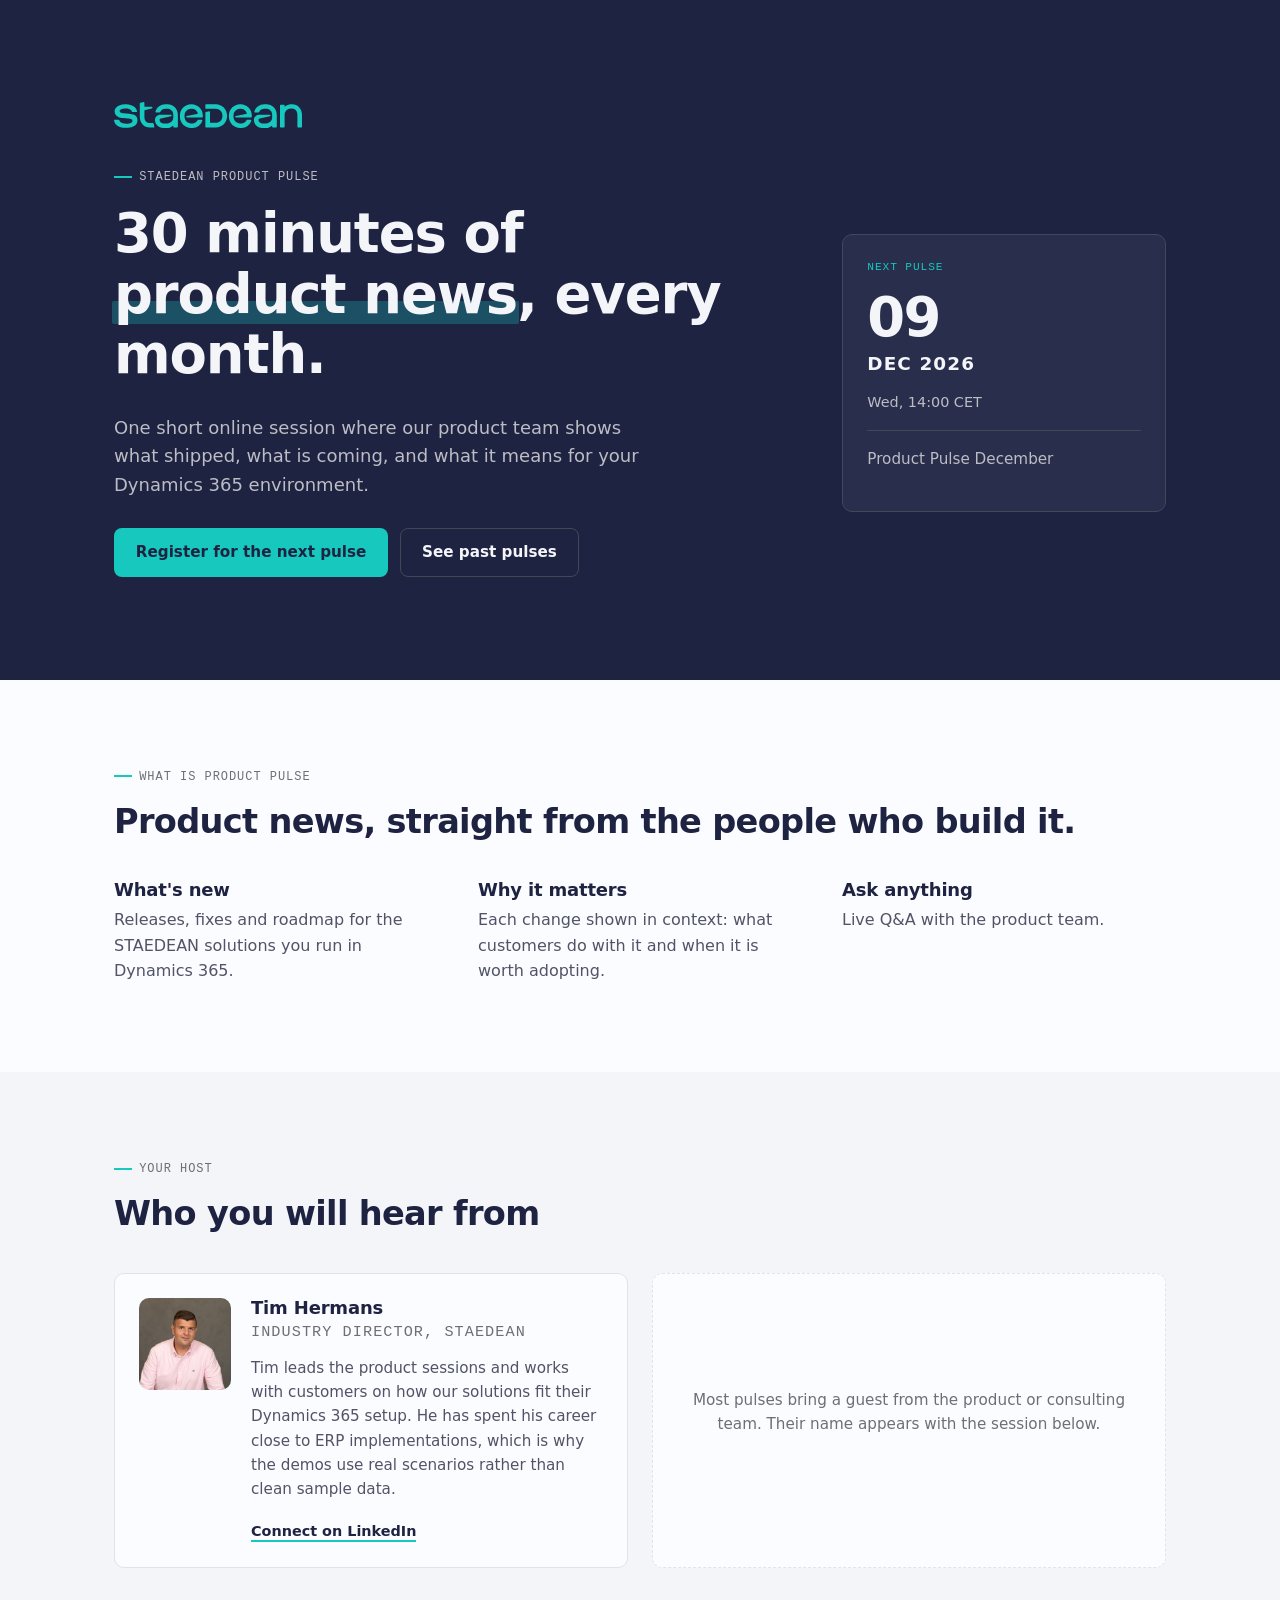
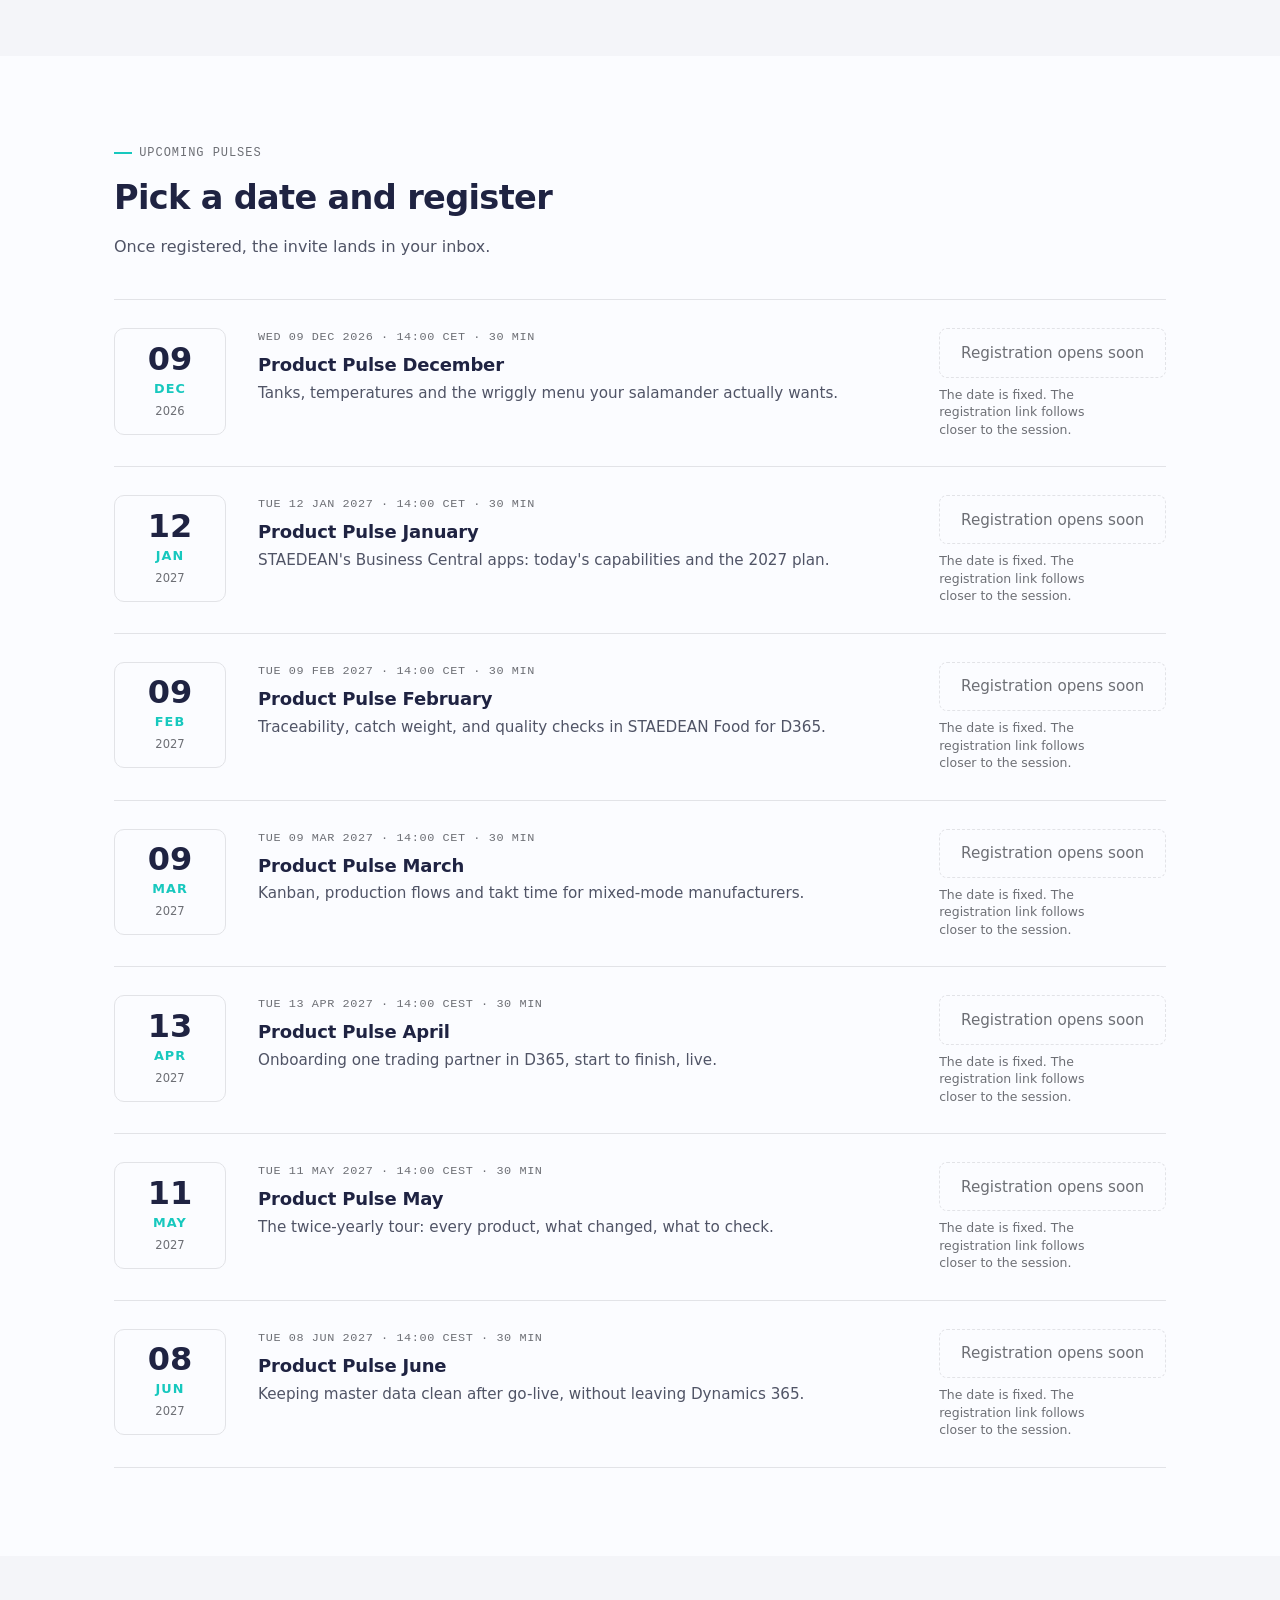
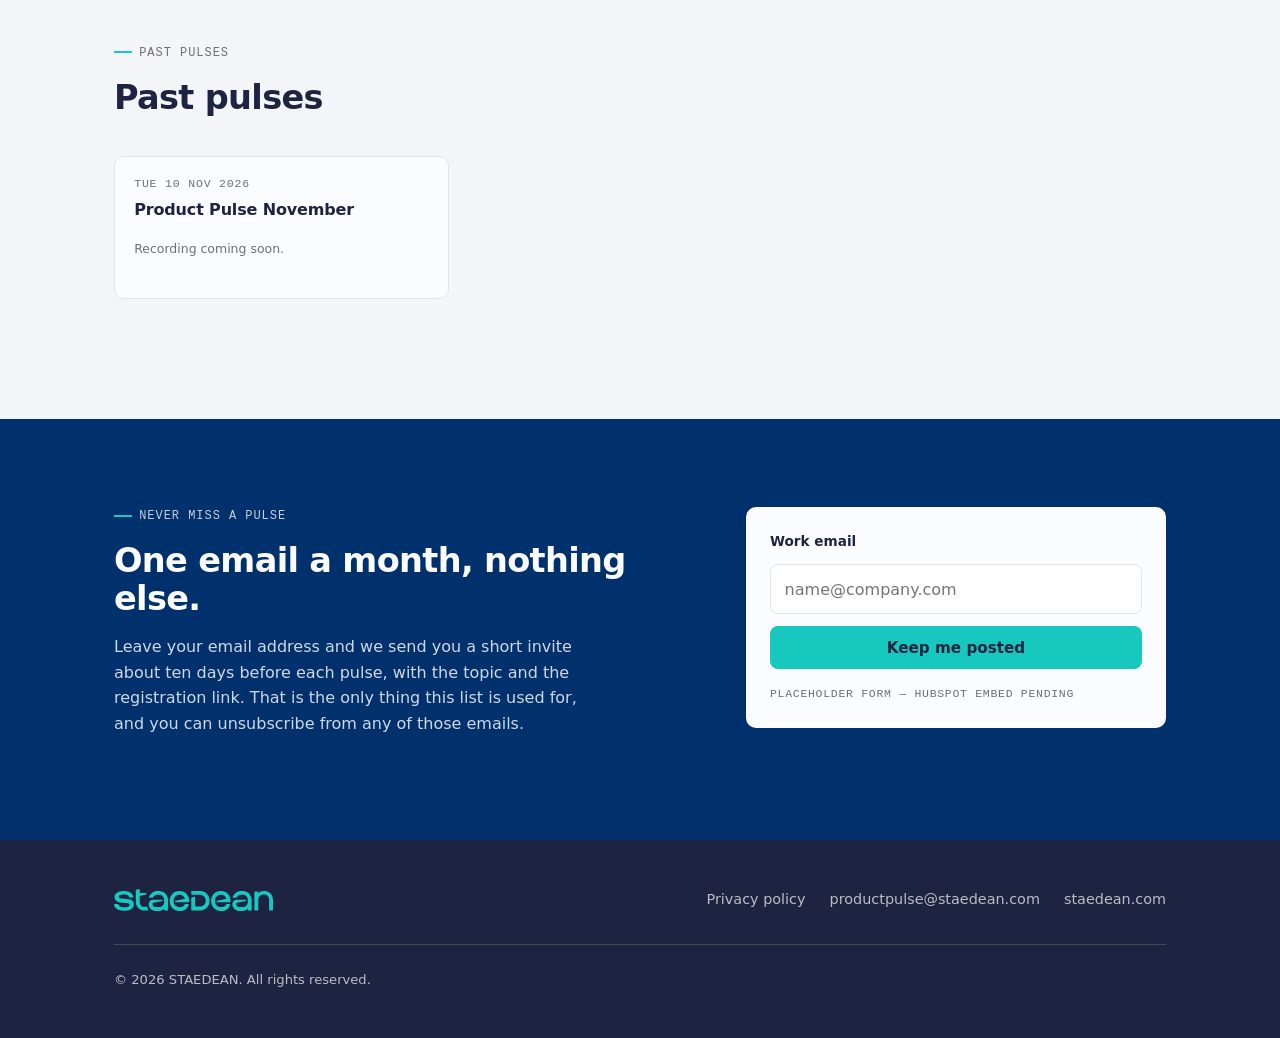
==== site/index.html @ 2b215a2e "Brand logo from brand book, Tim photo and role, Product Pulse <Month> titles, November registration " ====
<!DOCTYPE html>
<html lang="en" data-theme="staedean">
<head>
<meta charset="utf-8">
<meta name="viewport" content="width=device-width, initial-scale=1">
<title>STAEDEAN Product Pulse — 30 minutes of product news, every month</title>
<meta name="description" content="STAEDEAN Product Pulse is a free 30-minute online session with product news for Dynamics 365 Finance &amp; Supply Chain Management and Business Central. Register for the next pulse.">

<!-- Open Graph / social -->
<meta property="og:type" content="website">
<meta property="og:site_name" content="STAEDEAN">
<meta property="og:title" content="STAEDEAN Product Pulse">
<meta property="og:description" content="30 minutes of product news, every month. Free and online.">
<meta property="og:url" content="https://pulse.staedean.com/">
<meta property="og:image" content="https://pulse.staedean.com/assets/logo-staedean.svg">
<meta property="og:locale" content="en_GB">
<meta name="twitter:card" content="summary_large_image">
<meta name="twitter:title" content="STAEDEAN Product Pulse">
<meta name="twitter:description" content="30 minutes of product news, every month. Free and online.">

<link rel="icon" href="./assets/favicon.svg" type="image/svg+xml">
<link rel="canonical" href="https://pulse.staedean.com/">

<!--
  GitHub Pages cannot set custom HTTP response headers, so the Content-Security-Policy
  that used to live in the previous hosting platform's config file is carried
  here as a meta tag instead. Directives are unchanged EXCEPT `frame-ancestors`, which
  is dropped because it has no effect in a <meta> CSP (it is only honored as an HTTP
  response header) - see docs/03-hosting-and-monthly-ops.md for the clickjacking
  implication and mitigation notes. If a new third-party host is ever needed
  (script/style/img/connect/frame), update this tag, not a config file.
-->
<meta http-equiv="Content-Security-Policy" content="default-src 'self'; script-src 'self' 'unsafe-inline' https://*.hubspot.com https://*.hs-scripts.com https://*.hsforms.net https://*.hs-analytics.net https://*.hsadspixel.net https://*.hscollectedforms.net https://*.usemessages.com https://*.hs-banner.com https://www.googletagmanager.com https://*.google-analytics.com https://snap.licdn.com https://*.licdn.com; style-src 'self' 'unsafe-inline' https://fonts.googleapis.com; font-src 'self' https://fonts.gstatic.com; img-src 'self' data: https://img.youtube.com https://i.ytimg.com https://*.hubspot.com https://*.hsforms.com https://*.hubspotusercontent.com https://*.google-analytics.com https://*.googletagmanager.com https://*.google.com https://*.doubleclick.net https://px.ads.linkedin.com https://*.licdn.com; connect-src 'self' https://*.hubspot.com https://*.hubapi.com https://*.hsforms.com https://*.hscollectedforms.net https://*.hs-banner.com https://*.google-analytics.com https://*.googletagmanager.com https://*.google.com https://*.doubleclick.net https://px.ads.linkedin.com; frame-src https://td.doubleclick.net https://www.googletagmanager.com https://www.youtube.com https://www.youtube-nocookie.com https://*.hubspot.com https://*.hsforms.com; base-uri 'self'; form-action 'self' https://*.hsforms.com">

<link rel="preconnect" href="https://fonts.googleapis.com">
<link rel="preconnect" href="https://fonts.gstatic.com" crossorigin>
<link href="https://fonts.googleapis.com/css2?family=Manrope:wght@400;500;600;700;800&family=JetBrains+Mono:wght@400;500&display=swap" rel="stylesheet">

<style>
/* ------------------------------------------------------------------
   STAEDEAN theme tokens — light drop (default)
   Source: .agents/skills/hallmark/references/themes/staedean.md
   ------------------------------------------------------------------ */
:root {
  --color-paper:      oklch(99.0% 0.004 276);
  --color-paper-2:    oklch(97.0% 0.006 276);
  --color-paper-band: oklch(32.3% 0.114 257);   /* Sapphire Blue #00316c */

  --color-ink:        oklch(26.9% 0.058 276);   /* Galaxy Black #1f2342 */
  --color-ink-2:      oklch(45.0% 0.030 276);

  --color-rule:       oklch(91.6% 0.006 276);
  --color-rule-2:     oklch(94.5% 0.005 276);
  --color-muted:      oklch(54.1% 0.010 276);
  --color-neutral:    oklch(70.0% 0.008 276);

  --color-accent:     oklch(75.2% 0.128 188);   /* Miami Teal #17c8be */
  --color-accent-2:   oklch(78.0% 0.154 58);
  --color-accent-ink: oklch(26.9% 0.058 276);

  --color-alert:      oklch(67.9% 0.197 27);
  --color-focus:      oklch(70.0% 0.180 188);

  --font-display: "Gilroy", "Manrope", system-ui, sans-serif;
  --font-body:    "Aptos", system-ui, "Segoe UI", "Inter", sans-serif;
  --font-mono:    "JetBrains Mono", ui-monospace, "Cascadia Code", monospace;

  --ease-out: cubic-bezier(0.16, 1, 0.3, 1);
  --dur-fast: 160ms; --dur-base: 240ms; --dur-slow: 360ms;
  --radius-card: 10px; --radius-input: 8px; --radius-pill: 999px;

  /* Full-bleed Galaxy band (hero + footer) — dark in both drops */
  --band-bg:    oklch(26.9% 0.058 276);
  --band-bg-2:  oklch(31.0% 0.055 276);
  --band-ink:   oklch(97.0% 0.006 276);
  --band-ink-2: oklch(80.0% 0.010 276);
  --band-rule:  oklch(40.0% 0.030 276);

  --shell: 1100px;
}

/* Galaxy drop — dark mode */
@media (prefers-color-scheme: dark) {
  :root {
    --color-paper:      oklch(26.9% 0.058 276);
    --color-paper-2:    oklch(31.0% 0.055 276);
    --color-paper-band: oklch(32.3% 0.114 257);

    --color-ink:        oklch(97.0% 0.006 276);
    --color-ink-2:      oklch(80.0% 0.010 276);

    --color-rule:       oklch(40.0% 0.030 276);
    --color-rule-2:     oklch(35.0% 0.040 276);
    --color-muted:      oklch(70.0% 0.012 276);
    --color-neutral:    oklch(55.0% 0.020 276);

    --color-accent:     oklch(75.2% 0.128 188);
    --color-accent-2:   oklch(78.0% 0.154 58);
    --color-accent-ink: oklch(26.9% 0.058 276);

    --color-alert:      oklch(67.9% 0.197 27);
    --color-focus:      oklch(78.0% 0.180 188);

    --band-bg:    oklch(22.5% 0.055 276);
    --band-bg-2:  oklch(27.5% 0.055 276);
    --band-ink:   oklch(97.0% 0.006 276);
    --band-ink-2: oklch(80.0% 0.010 276);
    --band-rule:  oklch(38.0% 0.030 276);
  }
}

/* ---------------- base ---------------- */
*, *::before, *::after { box-sizing: border-box; }
html, body { overflow-x: clip; }
html { scroll-behavior: smooth; scroll-padding-top: 2rem; }
@media (prefers-reduced-motion: reduce) { html { scroll-behavior: auto; } }

body {
  margin: 0;
  background: var(--color-paper);
  color: var(--color-ink-2);
  font-family: var(--font-body);
  font-weight: 400;
  font-size: 1rem;
  line-height: 1.6;
  -webkit-font-smoothing: antialiased;
}

h1, h2, h3, .display {
  font-family: var(--font-display);
  color: var(--color-ink);
  letter-spacing: -0.02em;
  line-height: 1.12;
  margin: 0 0 0.5em;
  font-weight: 700;
}
h1 { font-size: clamp(2.1rem, 5.2vw, 3.4rem); font-weight: 800; }
h2 { font-size: clamp(1.5rem, 3vw, 2.1rem); }
h3 { font-size: 1.125rem; letter-spacing: -0.01em; }
p  { margin: 0 0 1rem; }
a  { color: inherit; }

.shell { max-width: var(--shell); margin-inline: auto; padding-inline: 1.5rem; }
section { padding-block: clamp(3rem, 7vw, 5.5rem); }

.eyebrow {
  font-family: var(--font-mono);
  text-transform: uppercase;
  letter-spacing: 0.08em;
  font-size: 0.75rem;
  color: var(--color-muted);
  margin: 0 0 1rem;
  display: block;
}
.eyebrow::before {
  content: ""; display: inline-block; width: 1.5em; height: 2px;
  margin-right: 0.6em; vertical-align: middle; background: var(--color-accent);
}

.h-mark { position: relative; white-space: nowrap; z-index: 0; }
.h-mark::after {
  content: ""; position: absolute; left: -0.04em; right: -0.04em;
  bottom: 0.02em; height: 0.44em;
  background: var(--color-accent); opacity: 0.28;
  border-radius: 2px; z-index: -1;
}

:focus-visible { outline: 2px solid var(--color-focus); outline-offset: 2px; border-radius: 3px; }

.skip-link {
  position: absolute; left: -9999px; top: 0; z-index: 99;
  background: var(--color-accent); color: var(--color-accent-ink);
  padding: 0.7rem 1.1rem; border-radius: 0 0 var(--radius-input) 0; font-weight: 600;
}
.skip-link:focus { left: 0; }

.visually-hidden {
  position: absolute; width: 1px; height: 1px; overflow: hidden;
  clip: rect(0 0 0 0); clip-path: inset(50%); white-space: nowrap;
}

/* ---------------- buttons ---------------- */
.btn {
  display: inline-flex; align-items: center; justify-content: center; gap: 0.5rem;
  font-family: var(--font-body); font-size: 0.95rem; font-weight: 600;
  padding: 0.72rem 1.3rem; border-radius: var(--radius-input);
  border: 1px solid transparent; text-decoration: none; cursor: pointer;
  transition: background var(--dur-fast) var(--ease-out),
              border-color var(--dur-fast) var(--ease-out),
              color var(--dur-fast) var(--ease-out);
  white-space: nowrap;
}
.btn[hidden], section[hidden] { display: none; }
.btn--primary { background: var(--color-accent); color: var(--color-accent-ink); }
.btn--primary:hover { background: oklch(70% 0.128 188); }

.btn--ghost { background: transparent; color: var(--color-ink); border-color: var(--color-rule); }
.btn--ghost:hover { border-color: var(--color-accent); }

.on-band .btn--ghost { color: var(--band-ink); border-color: var(--band-rule); }
.on-band .btn--ghost:hover { border-color: var(--color-accent); }

.btn[aria-disabled="true"],
.btn:disabled {
  background: transparent; color: var(--color-muted);
  border: 1px dashed var(--color-rule); cursor: not-allowed; font-weight: 500;
}

/* ---------------- bands ---------------- */
.band-galaxy { background: var(--band-bg); color: var(--band-ink-2); }
.band-galaxy h1, .band-galaxy h2, .band-galaxy h3 { color: var(--band-ink); }
.band-galaxy .eyebrow { color: var(--band-ink-2); }

.band-sapphire { background: var(--color-paper-band); color: oklch(88% 0.02 257); }
.band-sapphire h2 { color: oklch(99% 0.004 276); }
.band-sapphire .eyebrow { color: oklch(85% 0.02 257); }

.band-paper-2 { background: var(--color-paper-2); }

/* ---------------- hero ---------------- */
.hero { padding-block: clamp(3.5rem, 8vw, 6.5rem); }
.hero__grid {
  display: grid; gap: clamp(2rem, 5vw, 3.5rem);
  grid-template-columns: 1fr;
  align-items: start;
}
@media (min-width: 860px) {
  .hero__grid { grid-template-columns: minmax(0, 1.35fr) minmax(280px, 0.65fr); align-items: center; }
}
.hero__sub { font-size: 1.125rem; max-width: 46ch; color: var(--band-ink-2); }
.hero__actions { display: flex; flex-wrap: wrap; gap: 0.75rem; margin-top: 1.75rem; }
.hero__brand { margin-bottom: 2.5rem; }
.hero__brand img { height: 26px; width: auto; display: block; }

/* date tile */
.tile {
  border: 1px solid var(--band-rule); border-radius: var(--radius-card);
  background: var(--band-bg-2); padding: 1.5rem; text-align: left;
}
.tile__label {
  font-family: var(--font-mono); text-transform: uppercase; letter-spacing: 0.08em;
  font-size: 0.7rem; color: var(--color-accent); margin: 0 0 0.9rem;
}
.tile__day {
  font-family: var(--font-display); font-weight: 800; font-size: 3.4rem; line-height: 1;
  color: var(--band-ink); font-variant-numeric: tabular-nums; letter-spacing: -0.03em;
}
.tile__month {
  font-family: var(--font-display); font-weight: 700; font-size: 1.15rem;
  text-transform: uppercase; letter-spacing: 0.06em; color: var(--band-ink); margin-top: 0.25rem;
}
.tile__time { font-size: 0.9rem; color: var(--band-ink-2); margin-top: 0.75rem; }
.tile__title {
  font-size: 0.95rem; color: var(--band-ink-2); margin-top: 1rem;
  padding-top: 1rem; border-top: 1px solid var(--band-rule);
}

/* ---------------- value props ---------------- */
.cols {
  display: grid; gap: 2rem; grid-template-columns: 1fr; margin-top: 2.5rem;
}
@media (min-width: 760px) { .cols { grid-template-columns: repeat(3, 1fr); gap: 2.5rem; } }
.cols h3 { margin-bottom: 0.4rem; }
.cols p { margin: 0; color: var(--color-ink-2); }
.note-line {
  margin-top: 2.5rem; padding-top: 1.25rem; border-top: 1px solid var(--color-rule);
  font-family: var(--font-mono); font-size: 0.8rem; letter-spacing: 0.04em;
  text-transform: uppercase; color: var(--color-muted);
}

/* ---------------- speaker ---------------- */
.speakers { display: grid; gap: 1.5rem; grid-template-columns: 1fr; margin-top: 2.5rem; }
@media (min-width: 760px) { .speakers { grid-template-columns: repeat(2, 1fr); } }
.speaker {
  display: flex; gap: 1.25rem; align-items: flex-start;
  border: 1px solid var(--color-rule); border-radius: var(--radius-card);
  padding: 1.5rem; background: var(--color-paper);
  transition: border-color var(--dur-base) var(--ease-out);
}
.speaker:hover { border-color: var(--color-accent); }
.speaker img {
  width: 92px; height: 92px; border-radius: var(--radius-card);
  object-fit: cover; flex: none; background: var(--color-paper-2);
}
.speaker h3 { margin-bottom: 0.15rem; }
.speaker__role {
  font-family: var(--font-mono); font-size: 0.72rem; text-transform: uppercase;
  letter-spacing: 0.07em; color: var(--color-muted); margin: 0 0 0.7rem;
}
.speaker p { font-size: 0.95rem; }
.link-accent {
  color: var(--color-ink); text-decoration: none; font-weight: 600; font-size: 0.9rem;
  border-bottom: 2px solid var(--color-accent); padding-bottom: 1px;
}
.link-accent:hover { color: var(--color-ink); border-bottom-color: var(--color-ink); }
.speaker--empty { align-items: center; justify-content: center; border-style: dashed; color: var(--color-muted); text-align: center; }

/* ---------------- upcoming list ---------------- */
.sessions { list-style: none; margin: 2.5rem 0 0; padding: 0; border-top: 1px solid var(--color-rule); }
.session {
  display: grid; gap: 1.25rem; padding: 1.75rem 0;
  border-bottom: 1px solid var(--color-rule);
  grid-template-columns: 1fr;
  scroll-margin-top: 2rem;
}
@media (min-width: 760px) {
  .session { grid-template-columns: 112px minmax(0, 1fr) auto; align-items: start; gap: 2rem; }
}
.session:target { background: var(--color-paper-2); }
.session__date {
  border: 1px solid var(--color-rule); border-radius: var(--radius-card);
  padding: 0.85rem 0.5rem; text-align: center; width: 112px; background: var(--color-paper);
}
.session__day {
  font-family: var(--font-display); font-weight: 800; font-size: 2rem; line-height: 1;
  color: var(--color-ink); font-variant-numeric: tabular-nums;
}
.session__mon {
  font-family: var(--font-display); font-weight: 700; font-size: 0.8rem;
  text-transform: uppercase; letter-spacing: 0.08em; color: var(--color-accent); margin-top: 0.25rem;
}
.session__yr { font-size: 0.72rem; color: var(--color-muted); margin-top: 0.15rem; font-variant-numeric: tabular-nums; }
.session__title { margin-bottom: 0.35rem; }
.session__meta {
  font-family: var(--font-mono); font-size: 0.74rem; letter-spacing: 0.05em;
  text-transform: uppercase; color: var(--color-muted); margin: 0 0 0.5rem;
}
.session__teaser { margin: 0; font-size: 0.95rem; max-width: 62ch; }
.session__action { display: flex; flex-direction: column; gap: 0.5rem; align-items: flex-start; }
.session__hint { font-size: 0.78rem; color: var(--color-muted); max-width: 20ch; line-height: 1.4; }
.session--cancelled .session__title { text-decoration: line-through; }
.badge-cancelled {
  display: inline-block; font-family: var(--font-mono); font-size: 0.68rem;
  text-transform: uppercase; letter-spacing: 0.08em; color: var(--color-alert);
  border: 1px solid var(--color-alert); border-radius: var(--radius-pill); padding: 0.15rem 0.6rem;
}

/* ---------------- past grid ---------------- */
.past-grid {
  display: grid; gap: 1.5rem; grid-template-columns: 1fr; margin-top: 2.5rem; padding: 0; list-style: none;
}
@media (min-width: 620px) { .past-grid { grid-template-columns: repeat(2, 1fr); } }
@media (min-width: 900px) { .past-grid { grid-template-columns: repeat(3, 1fr); } }
.past-card {
  border: 1px solid var(--color-rule); border-radius: var(--radius-card);
  overflow: hidden; display: flex; flex-direction: column; background: var(--color-paper);
  transition: border-color var(--dur-base) var(--ease-out);
}
.past-card:hover { border-color: var(--color-accent); }
.past-card__thumb {
  display: block; width: 100%; aspect-ratio: 16 / 9; object-fit: cover;
  background: var(--color-paper-2); border-bottom: 1px solid var(--color-rule);
}
.past-card__body { padding: 1.1rem 1.2rem 1.3rem; display: flex; flex-direction: column; gap: 0.5rem; flex: 1; }
.past-card__date {
  font-family: var(--font-mono); font-size: 0.72rem; text-transform: uppercase;
  letter-spacing: 0.07em; color: var(--color-muted); margin: 0;
}
.past-card h3 { font-size: 1rem; margin: 0; }
.past-card__link { margin-top: auto; padding-top: 0.5rem; }

.show-all { margin-top: 2rem; }

/* ---------------- subscribe band ---------------- */
.subscribe__grid { display: grid; gap: 2.5rem; grid-template-columns: 1fr; align-items: start; }
@media (min-width: 860px) { .subscribe__grid { grid-template-columns: minmax(0, 1fr) minmax(300px, 420px); } }
.subscribe p { max-width: 48ch; }
.form-slot {
  background: oklch(99% 0.004 276); color: oklch(26.9% 0.058 276);
  border-radius: var(--radius-card); padding: 1.5rem;
}
.form-slot__note {
  font-family: var(--font-mono); font-size: 0.72rem; text-transform: uppercase;
  letter-spacing: 0.06em; color: oklch(54.1% 0.010 276); margin: 1rem 0 0;
}
.form-fallback { display: grid; gap: 0.75rem; }
.form-fallback label { font-size: 0.85rem; font-weight: 600; }
.form-fallback input {
  font: inherit; padding: 0.7rem 0.85rem; border-radius: var(--radius-input);
  border: 1px solid oklch(91.6% 0.006 276); background: #fff; color: inherit; width: 100%;
}

/* ---------------- footer ---------------- */
.footer { padding-block: 3rem; }
.footer__grid {
  display: flex; flex-wrap: wrap; gap: 1.5rem 2.5rem;
  align-items: center; justify-content: space-between;
}
.footer img { height: 22px; width: auto; display: block; }
.footer nav { display: flex; flex-wrap: wrap; gap: 1.5rem; font-size: 0.9rem; }
.footer a { color: var(--band-ink-2); text-decoration: none; border-bottom: 1px solid transparent; }
.footer a:hover { color: var(--band-ink); border-bottom-color: var(--color-accent); }
.footer__fine {
  margin-top: 2rem; padding-top: 1.5rem; border-top: 1px solid var(--band-rule);
  font-size: 0.82rem; color: var(--band-ink-2);
  display: flex; flex-wrap: wrap; gap: 0.5rem 2rem; justify-content: space-between;
}

/* ---------------- states ---------------- */
.state {
  border: 1px dashed var(--color-rule); border-radius: var(--radius-card);
  padding: 1.5rem; color: var(--color-muted); font-size: 0.95rem; margin-top: 2.5rem;
}
.state--error { border-style: solid; border-color: var(--color-alert); color: var(--color-ink-2); }
.state--error strong { color: var(--color-alert); }

/* ---------------- motion ---------------- */
.reveal { opacity: 0; transform: translateY(10px);
          transition: opacity .5s var(--ease-out), transform .5s var(--ease-out); }
.reveal.is-in { opacity: 1; transform: none; }
@media (prefers-reduced-motion: reduce) {
  .reveal { opacity: 1; transform: none; transition: none; }
  .btn, .speaker, .past-card { transition: none; }
}
@media print { .btn { border: 1px solid #999; } }
</style>
</head>
<body>

<a class="skip-link" href="#main">Skip to content</a>

<!-- =========================== HERO =========================== -->
<header class="band-galaxy on-band hero">
  <div class="shell">
    <div class="hero__brand">
      <img src="./assets/logo-staedean.svg" alt="STAEDEAN" width="463" height="64">
    </div>
    <div class="hero__grid">
      <div>
        <span class="eyebrow">STAEDEAN Product Pulse</span>
        <h1>30 minutes of <span class="h-mark">product news</span>, every month.</h1>
        <p class="hero__sub">One short online session where our product team shows what shipped, what is coming, and what it means for your Dynamics 365 environment.</p>
        <div class="hero__actions">
          <a class="btn btn--primary" id="hero-cta" href="#upcoming">Register for the next pulse</a>
          <a class="btn btn--ghost" id="hero-secondary-cta" href="#past">See past pulses</a>
        </div>
      </div>
      <aside class="tile" id="hero-tile" aria-labelledby="hero-tile-label">
        <p class="tile__label" id="hero-tile-label">Next pulse</p>
        <div id="hero-tile-body">
          <p class="tile__time">Loading the schedule…</p>
        </div>
      </aside>
    </div>
  </div>
</header>

<main id="main">

  <!-- ==================== WHAT IS PRODUCT PULSE ==================== -->
  <section id="what" aria-labelledby="what-h">
    <div class="shell reveal">
      <span class="eyebrow">What is Product Pulse</span>
      <h2 id="what-h">Product news, straight from the people who build it.</h2>
      <div class="cols">
        <div>
          <h3>What's new</h3>
          <p>Releases, fixes and roadmap for the STAEDEAN solutions you run in Dynamics 365.</p>
        </div>
        <div>
          <h3>Why it matters</h3>
          <p>Each change shown in context: what customers do with it and when it is worth adopting.</p>
        </div>
        <div>
          <h3>Ask anything</h3>
          <p>Live Q&amp;A with the product team.</p>
        </div>
      </div>
    </div>
  </section>

  <!-- ==================== SPEAKER ==================== -->
  <section id="speaker" class="band-paper-2" aria-labelledby="speaker-h">
    <div class="shell reveal">
      <span class="eyebrow">Your host</span>
      <h2 id="speaker-h">Who you will hear from</h2>
      <div class="speakers">
        <article class="speaker">
          <img src="./assets/tim-hermans.jpg" alt="Tim Hermans" width="600" height="600" loading="lazy">
          <div>
            <h3>Tim Hermans</h3>
            <p class="speaker__role">Industry Director, STAEDEAN</p>
            <p>Tim leads the product sessions and works with customers on how our solutions fit their Dynamics 365 setup. He has spent his career close to ERP implementations, which is why the demos use real scenarios rather than clean sample data.</p>
            <a class="link-accent" href="https://www.linkedin.com/company/staedean/" rel="noopener">Connect on LinkedIn</a>
          </div>
        </article>
        <article class="speaker speaker--empty">
          <p>Most pulses bring a guest from the product or consulting team. Their name appears with the session below.</p>
        </article>
      </div>
    </div>
  </section>

  <!-- ==================== UPCOMING ==================== -->
  <section id="upcoming" aria-labelledby="upcoming-h">
    <div class="shell reveal">
      <span class="eyebrow">Upcoming pulses</span>
      <h2 id="upcoming-h">Pick a date and register</h2>
      <p>Once registered, the invite lands in your inbox.</p>
      <ul class="sessions" id="upcoming-list" aria-live="polite"></ul>
      <div id="upcoming-state"></div>
    </div>
  </section>

  <!-- ==================== PAST ==================== -->
  <section id="past" class="band-paper-2" aria-labelledby="past-h">
    <div class="shell reveal">
      <span class="eyebrow">Past pulses</span>
      <h2 id="past-h">Past pulses</h2>
      <ul class="past-grid" id="past-list" aria-live="polite"></ul>
      <div id="past-state"></div>
      <div class="show-all">
        <button class="btn btn--ghost" id="show-all-past" hidden type="button">Show all past pulses</button>
      </div>
    </div>
  </section>

  <!-- ==================== SUBSCRIBE ==================== -->
  <section id="subscribe" class="band-sapphire subscribe" aria-labelledby="subscribe-h">
    <div class="shell reveal">
      <div class="subscribe__grid">
        <div>
          <span class="eyebrow">Never miss a pulse</span>
          <h2 id="subscribe-h">One email a month, nothing else.</h2>
          <p>Leave your email address and we send you a short invite about ten days before each pulse, with the topic and the registration link. That is the only thing this list is used for, and you can unsubscribe from any of those emails.</p>
        </div>
        <div class="form-slot">
          <!--
            TODO (marketing / HubSpot admin): replace the fallback markup below with the
            real HubSpot form embed.

              1. In HubSpot, create the form "Product Pulse subscribe" (email field only)
                 and set it to subscribe the contact to the "Product Pulse" subscription type.
              2. Copy the form GUID and paste it into formId below.
              3. Delete the <form class="form-fallback"> block and uncomment the script block.

            portalId : 2697631   (STAEDEAN, NA region)
            region   : na1
            formId   : REPLACE-WITH-FORM-GUID
          -->
          <div id="hubspot-form-target">
            <form class="form-fallback" id="subscribe-fallback" novalidate>
              <label for="subscribe-email">Work email</label>
              <input type="email" id="subscribe-email" name="email" autocomplete="email"
                     placeholder="name@company.com" required>
              <button class="btn btn--primary" type="submit">Keep me posted</button>
            </form>
          </div>
          <p class="form-slot__note">Placeholder form &mdash; HubSpot embed pending</p>

          <!-- HubSpot form embed (enable once the form GUID is known):
          <script src="https://js.hsforms.net/forms/embed/v2.js"></script>
          <script>
            hbspt.forms.create({
              region: "na1",
              portalId: "2697631",
              formId: "REPLACE-WITH-FORM-GUID",
              target: "#hubspot-form-target"
            });
          </script>
          -->
        </div>
      </div>
    </div>
  </section>

</main>

<!-- =========================== FOOTER =========================== -->
<footer class="band-galaxy on-band footer">
  <div class="shell">
    <div class="footer__grid">
      <img src="./assets/logo-staedean.svg" alt="STAEDEAN" width="463" height="64">
      <nav aria-label="Footer">
        <a href="https://www.staedean.com/privacy-policy" rel="noopener">Privacy policy</a>
        <a href="mailto:productpulse@staedean.com">productpulse@staedean.com</a>
        <a href="https://www.staedean.com" rel="noopener">staedean.com</a>
      </nav>
    </div>
    <div class="footer__fine">
      <span>&copy; <span id="year">2026</span> STAEDEAN. All rights reserved.</span>
    </div>
  </div>
</footer>

<script>
(function () {
  "use strict";

  var TZ = "Europe/Amsterdam";
  var UTM = "utm_source=landing&utm_medium=web&utm_campaign=product-pulse-2026";
  var PAST_PREVIEW = 6;

  var $ = function (sel) { return document.querySelector(sel); };

  /* ---------- date helpers ---------- */

  function parts(date) {
    var out = {};
    try {
      /* en-US short months give "Sep"; en-GB gives the four-letter "Sept". */
      new Intl.DateTimeFormat("en-US", {
        timeZone: TZ, day: "2-digit", month: "short", year: "numeric",
        weekday: "short", hour: "2-digit", minute: "2-digit", hour12: false
      }).formatToParts(date).forEach(function (p) { out[p.type] = p.value; });
    } catch (e) { /* fall through */ }
    return out;
  }

  /* "CET" / "CEST" from Intl; a generic label if the runtime only gives GMT+2 */
  function tzLabel(date) {
    try {
      var v = new Intl.DateTimeFormat("en-GB", { timeZone: TZ, timeZoneName: "short" })
        .formatToParts(date)
        .filter(function (p) { return p.type === "timeZoneName"; })
        .map(function (p) { return p.value; })[0];
      if (v && /^CES?T$/.test(v)) { return v; }
    } catch (e) { /* ignore */ }
    return "CET/CEST";
  }

  function timeString(date) {
    var p = parts(date);
    var t = (p.hour && p.minute) ? p.hour + ":" + p.minute : "14:00";
    return t + " " + tzLabel(date);
  }

  function longDate(date) {
    var p = parts(date);
    return [p.weekday, p.day, p.month, p.year].filter(Boolean).join(" ");
  }

  /* ---------- misc helpers ---------- */

  function withUtm(url) {
    if (!url) { return null; }
    return url + (url.indexOf("?") === -1 ? "?" : "&") + UTM;
  }

  function youTubeId(url) {
    if (!url) { return null; }
    var m = String(url).match(/(?:v=|youtu\.be\/|\/embed\/|\/shorts\/)([A-Za-z0-9_-]{6,})/);
    return m ? m[1] : null;
  }

  function el(tag, cls, text) {
    var n = document.createElement(tag);
    if (cls) { n.className = cls; }
    if (text != null) { n.textContent = text; }
    return n;
  }

  function speakerLine(session) {
    var list = Array.isArray(session.speakers) ? session.speakers : [];
    return list.map(function (s) {
      return s && s.name ? (s.role ? s.name + " — " + s.role : s.name) : "";
    }).filter(Boolean).join(" · ");
  }

  function note(container, message, isError) {
    container.innerHTML = "";
    var box = el("p", "state" + (isError ? " state--error" : ""));
    if (isError) {
      var strong = el("strong", null, "Schedule unavailable. ");
      box.appendChild(strong);
    }
    box.appendChild(document.createTextNode(message));
    container.appendChild(box);
  }

  /* ---------- renderers ---------- */

  function renderHero(next) {
    var body = $("#hero-tile-body");
    var cta = $("#hero-cta");
    body.innerHTML = "";

    if (!next) {
      body.appendChild(el("p", "tile__time", "The next season is being planned. Subscribe below and we will let you know."));
      cta.setAttribute("href", "#subscribe");
      cta.textContent = "Get told about the next pulse";
      return;
    }

    var p = parts(next.date);
    body.appendChild(el("div", "tile__day", p.day || ""));
    body.appendChild(el("div", "tile__month", ((p.month || "") + " " + (p.year || "")).trim()));
    body.appendChild(el("p", "tile__time", (p.weekday ? p.weekday + ", " : "") + timeString(next.date)));
    body.appendChild(el("p", "tile__title", next.title || ""));

    cta.setAttribute("href", "#session-" + next.id);
  }

  function renderUpcoming(list) {
    var ul = $("#upcoming-list");
    var state = $("#upcoming-state");
    ul.innerHTML = "";
    state.innerHTML = "";

    if (!list.length) {
      note(state, "No dates are published yet. Subscribe below and we will email you when the next season opens.");
      return;
    }

    list.forEach(function (s) {
      var p = parts(s.date);
      var li = el("li", "session" + (s.status === "cancelled" ? " session--cancelled" : ""));
      li.id = "session-" + s.id;

      var d = el("div", "session__date");
      d.appendChild(el("div", "session__day", p.day || ""));
      d.appendChild(el("div", "session__mon", (p.month || "").toUpperCase()));
      d.appendChild(el("div", "session__yr", p.year || ""));
      li.appendChild(d);

      var body = el("div", "session__body");
      var meta = el("p", "session__meta", longDate(s.date) + " · " + timeString(s.date) + " · 30 min");
      body.appendChild(meta);
      var h3 = el("h3", "session__title", s.title || "Product Pulse");
      body.appendChild(h3);
      if (s.teaser) { body.appendChild(el("p", "session__teaser", s.teaser)); }
      li.appendChild(body);

      var action = el("div", "session__action");
      if (s.status === "cancelled") {
        action.appendChild(el("span", "badge-cancelled", "Cancelled"));
      } else if (s.registrationUrl) {
        var a = el("a", "btn btn--primary", "Register");
        a.href = withUtm(s.registrationUrl);
        a.rel = "noopener";
        a.setAttribute("aria-label", "Register for " + (s.title || "this pulse") + " on " + longDate(s.date));
        action.appendChild(a);
      } else {
        var b = el("span", "btn", "Registration opens soon");
        b.setAttribute("role", "button");
        b.setAttribute("aria-disabled", "true");
        action.appendChild(b);
        action.appendChild(el("span", "session__hint", "The date is fixed. The registration link follows closer to the session."));
      }
      li.appendChild(action);

      ul.appendChild(li);
    });
  }

  function renderPast(list) {
    var ul = $("#past-list");
    var state = $("#past-state");
    var btn = $("#show-all-past");
    ul.innerHTML = "";
    state.innerHTML = "";
    btn.hidden = true;

    if (!list.length) {
      note(state, "The first recordings appear here after the first pulse.");
      return;
    }

    var expanded = false;

    function paint() {
      ul.innerHTML = "";
      var shown = expanded ? list : list.slice(0, PAST_PREVIEW);
      shown.forEach(function (s) {
        var li = el("li", "past-card");
        var id = youTubeId(s.recordingUrl);

        if (id) {
          var img = document.createElement("img");
          img.className = "past-card__thumb";
          img.src = "https://img.youtube.com/vi/" + id + "/hqdefault.jpg";
          img.alt = "Video thumbnail for " + (s.title || "Product Pulse");
          img.loading = "lazy";
          img.width = 480; img.height = 270;
          li.appendChild(img);
        }

        var body = el("div", "past-card__body");
        body.appendChild(el("p", "past-card__date", longDate(s.date)));
        body.appendChild(el("h3", null, s.title || "Product Pulse"));
        var wrap = el("p", "past-card__link");
        if (s.recordingUrl) {
          var a = el("a", "link-accent", "Watch recording");
          a.href = s.recordingUrl;
          a.rel = "noopener";
          a.target = "_blank";
          a.setAttribute("aria-label", "Watch the recording of " + (s.title || "this pulse"));
          wrap.appendChild(a);
        } else {
          wrap.appendChild(el("span", "session__hint", "Recording coming soon."));
        }
        body.appendChild(wrap);
        li.appendChild(body);
        ul.appendChild(li);
      });
    }

    paint();

    if (list.length > PAST_PREVIEW) {
      btn.hidden = false;
      btn.setAttribute("aria-expanded", "false");
      btn.addEventListener("click", function () {
        expanded = !expanded;
        btn.textContent = expanded ? "Show fewer past pulses" : "Show all past pulses";
        btn.setAttribute("aria-expanded", String(expanded));
        paint();
      });
    }
  }

  /* ---------- reveal ---------- */

  function initReveal() {
    var nodes = document.querySelectorAll(".reveal");
    if (!("IntersectionObserver" in window) ||
        window.matchMedia("(prefers-reduced-motion: reduce)").matches) {
      Array.prototype.forEach.call(nodes, function (n) { n.classList.add("is-in"); });
      return;
    }
    var io = new IntersectionObserver(function (entries) {
      entries.forEach(function (e) {
        if (e.isIntersecting) { e.target.classList.add("is-in"); io.unobserve(e.target); }
      });
    }, { rootMargin: "0px 0px -8% 0px", threshold: 0.05 });
    Array.prototype.forEach.call(nodes, function (n) { io.observe(n); });
  }

  /* ---------- boot ---------- */

  function boot(data) {
    var raw = Array.isArray(data) ? data : (data && data.sessions) || [];
    var now = Date.now();

    var all = raw.map(function (s) {
      var d = new Date(s.date);
      return {
        id: s.id || ("s" + Math.random().toString(36).slice(2, 8)),
        date: d,
        valid: !isNaN(d.getTime()),
        title: s.title,
        teaser: s.teaser,
        speakers: s.speakers,
        registrationUrl: s.registrationUrl || null,
        recordingUrl: s.recordingUrl || null,
        status: s.status || "upcoming"
      };
    }).filter(function (s) { return s.valid; });

    var upcoming = all
      .filter(function (s) { return s.date.getTime() >= now; })
      .sort(function (a, b) { return a.date - b.date; });

    var past = all
      .filter(function (s) { return s.date.getTime() < now; })
      .sort(function (a, b) { return b.date - a.date; });

    var next = upcoming.filter(function (s) { return s.status !== "cancelled"; })[0] || null;

    renderHero(next);
    renderUpcoming(upcoming);
    renderPast(past);

    var secondaryCta = $("#hero-secondary-cta");
    if (secondaryCta) { secondaryCta.hidden = past.length === 0; }
    var pastSection = $("#past");
    if (pastSection) { pastSection.hidden = past.length === 0; }
  }

  function fail() {
    renderHero(null);
    note($("#upcoming-state"),
      "We could not load the session list right now. Please refresh the page, or email productpulse@staedean.com and we will send you the dates.",
      true);
    $("#past-state").innerHTML = "";
  }

  document.getElementById("year").textContent = String(new Date().getFullYear());

  var fb = document.getElementById("subscribe-fallback");
  if (fb) {
    fb.addEventListener("submit", function (ev) {
      ev.preventDefault();
      window.alert("This is a placeholder form. The HubSpot subscribe form is not connected yet.");
    });
  }

  initReveal();

  fetch("./sessions.json?v=" + Date.now(), { cache: "no-store" })
    .then(function (r) {
      if (!r.ok) { throw new Error("HTTP " + r.status); }
      return r.json();
    })
    .then(boot)
    .catch(function (err) {
      if (window.console && console.warn) { console.warn("sessions.json could not be loaded:", err); }
      fail();
    });
})();
</script>

<!-- HubSpot tracking code — portal 2697631 (NA) -->
<script type="text/javascript" id="hs-script-loader" async defer src="https://js.hs-scripts.com/2697631.js"></script>
</body>
</html>
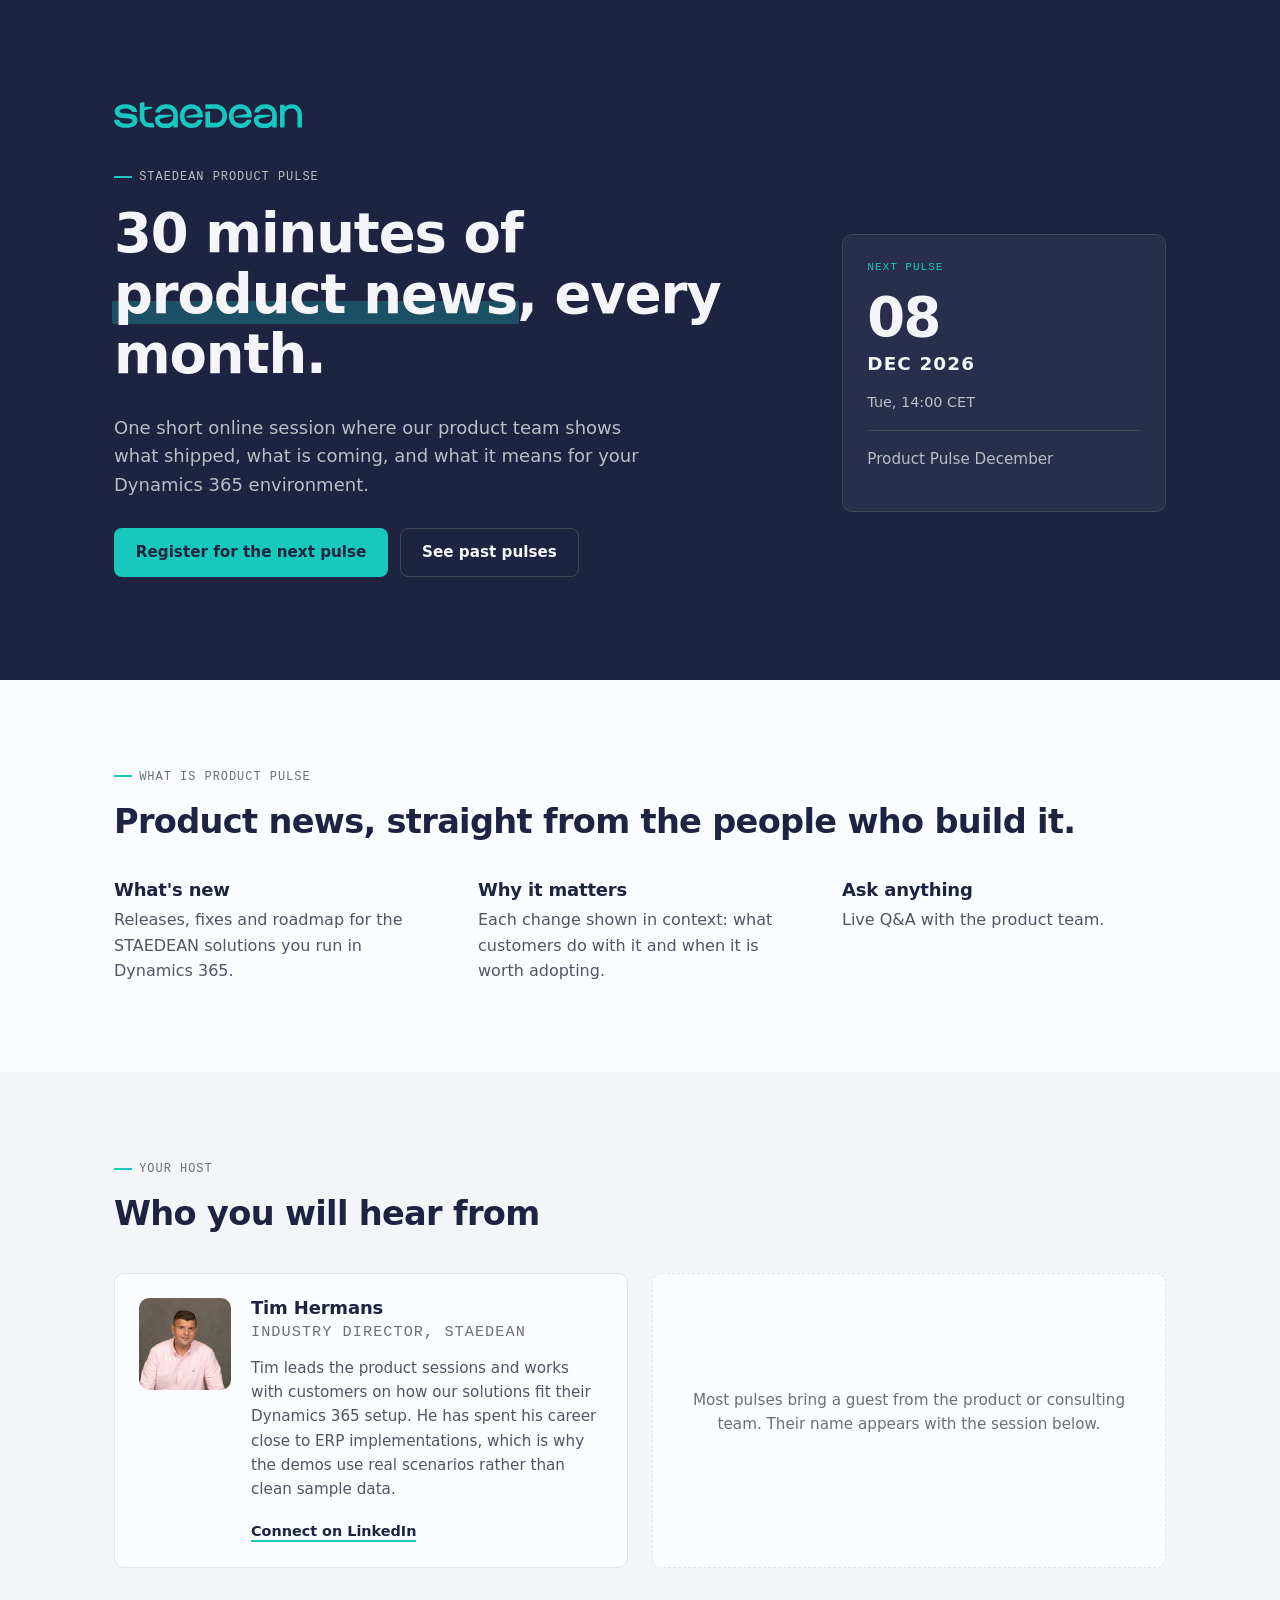
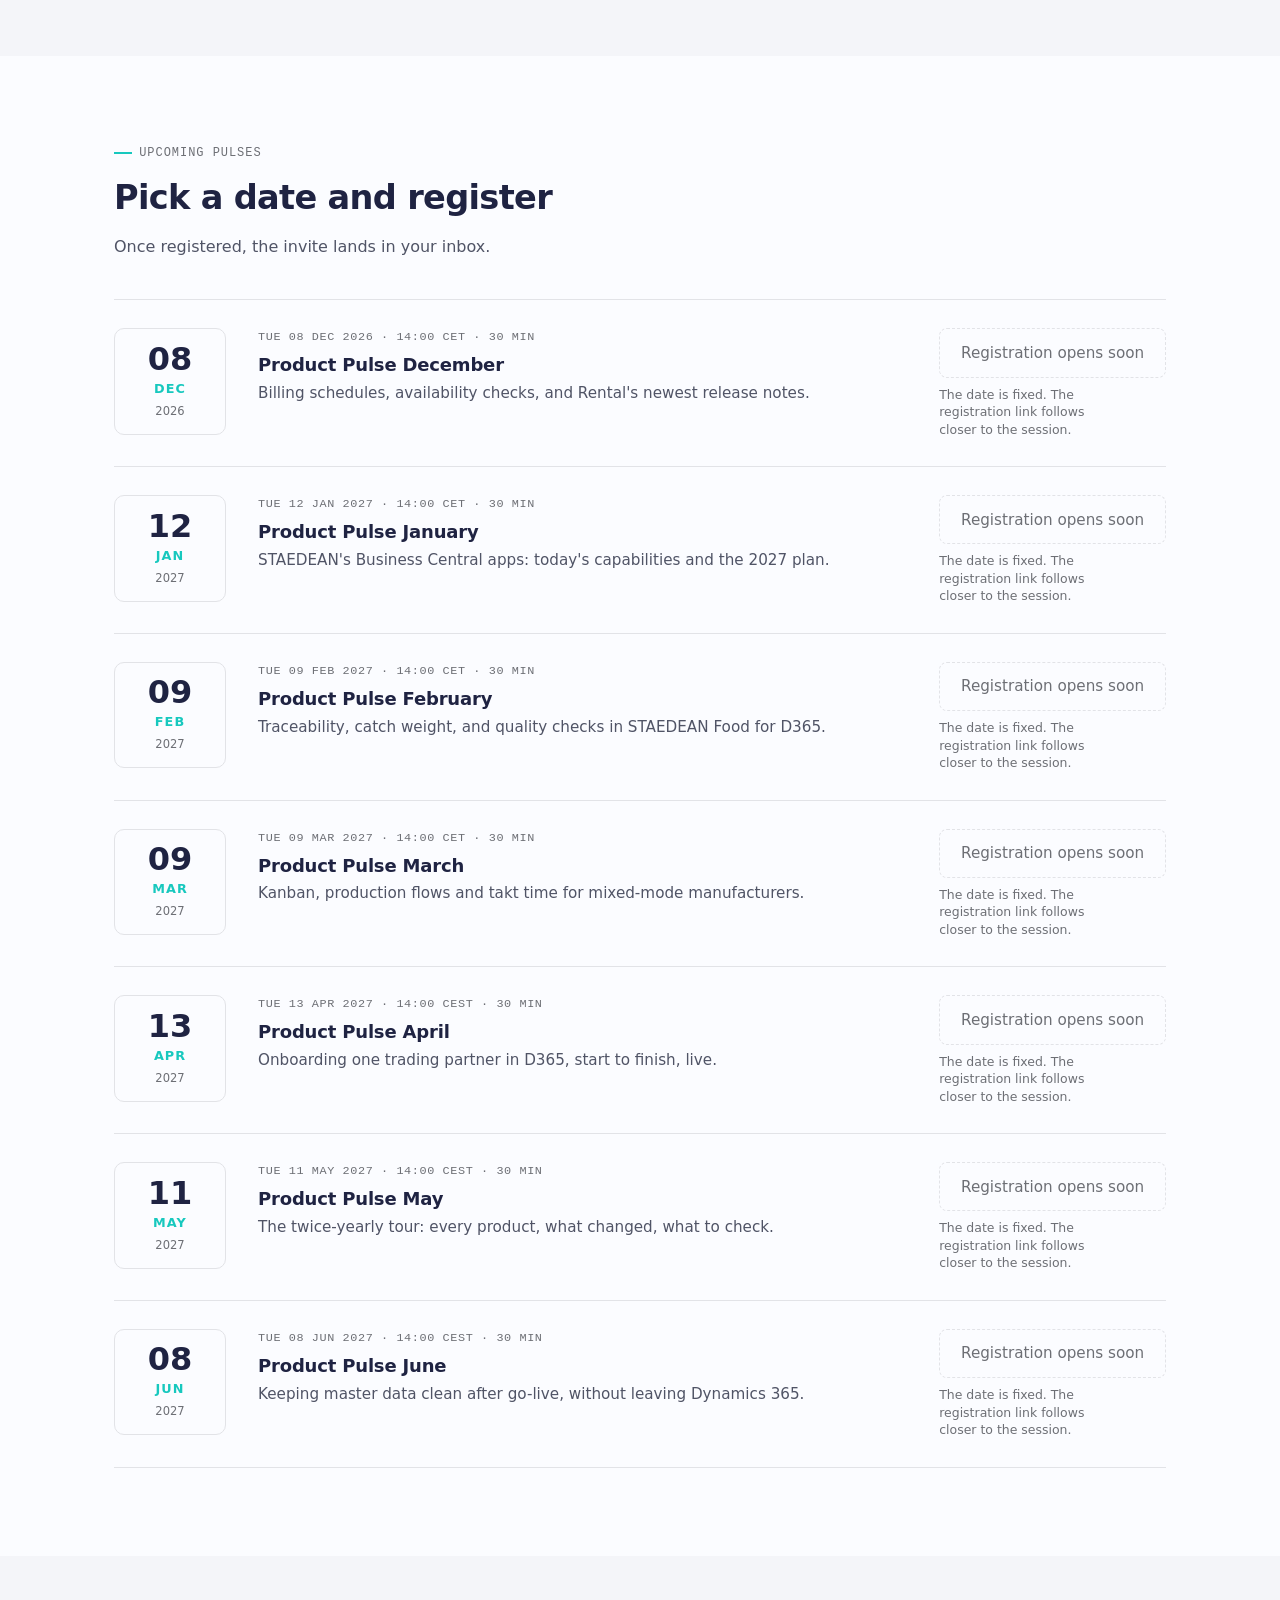
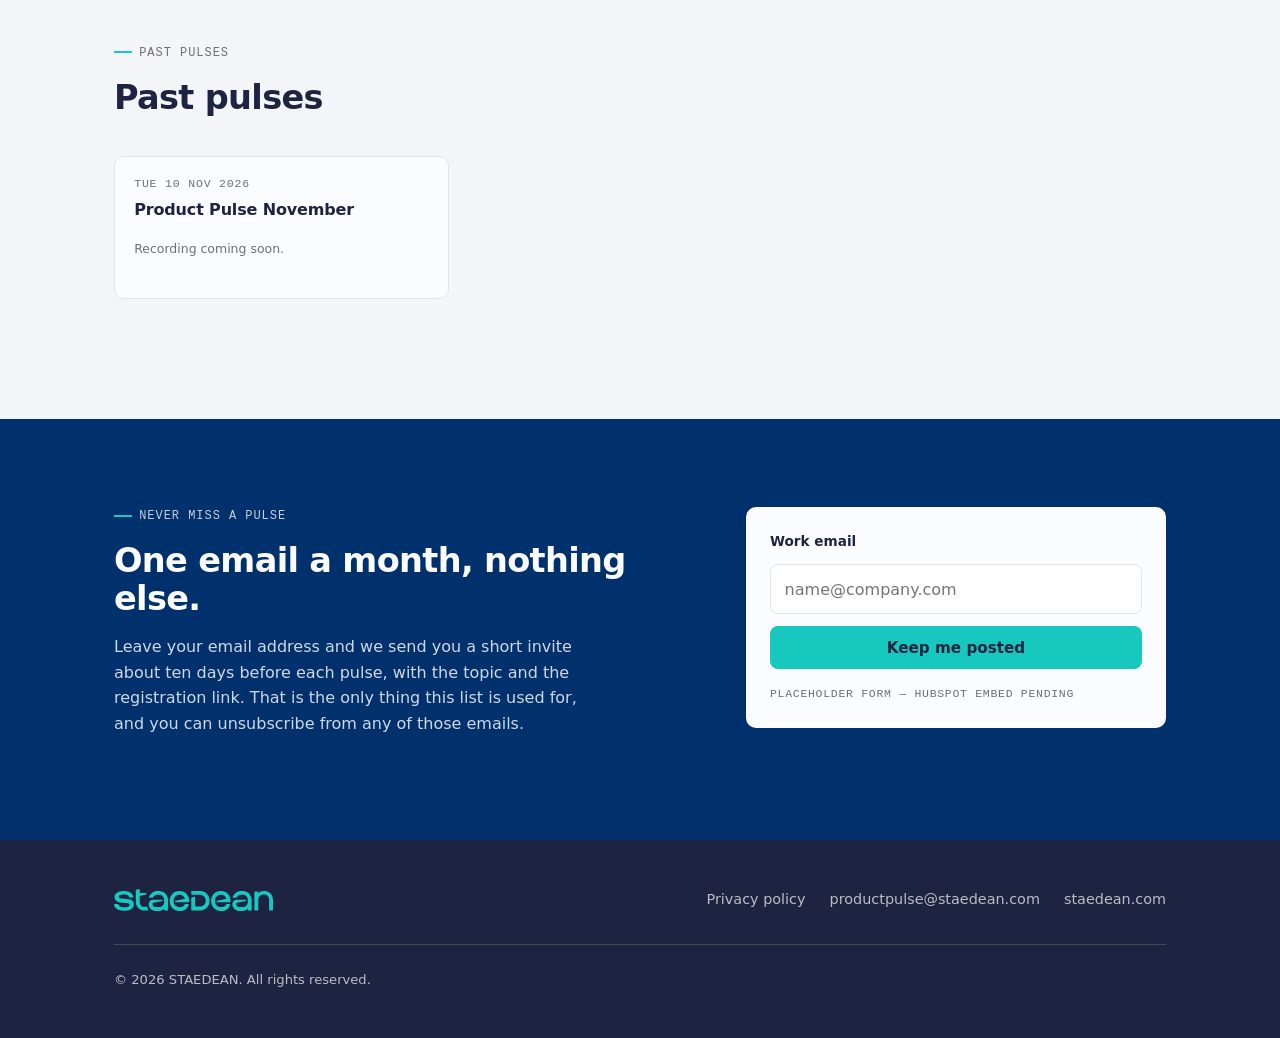
==== commit 9cea8382: "Restore December pulse (8 Dec, Rental topic), link Tim's LinkedIn profile, align email doc to 8-puls" ====
--- a/site/index.html
+++ b/site/index.html
@@ -191,6 +191,8 @@
   white-space: nowrap;
 }
 .btn[hidden], section[hidden] { display: none; }
+/* Belt and braces: keep the HubSpot chat launcher off this page. */
+#hubspot-messages-iframe-container, #hs-web-interactives-floating-container { display: none !important; }
 .btn--primary { background: var(--color-accent); color: var(--color-accent-ink); }
 .btn--primary:hover { background: oklch(70% 0.128 188); }
 
@@ -481,7 +483,7 @@
             <h3>Tim Hermans</h3>
             <p class="speaker__role">Industry Director, STAEDEAN</p>
             <p>Tim leads the product sessions and works with customers on how our solutions fit their Dynamics 365 setup. He has spent his career close to ERP implementations, which is why the demos use real scenarios rather than clean sample data.</p>
-            <a class="link-accent" href="https://www.linkedin.com/company/staedean/" rel="noopener">Connect on LinkedIn</a>
+            <a class="link-accent" href="https://www.linkedin.com/in/tim-hermans/" rel="noopener">Connect on LinkedIn</a>
           </div>
         </article>
         <article class="speaker speaker--empty">
@@ -901,6 +903,10 @@
 </script>
 
 <!-- HubSpot tracking code — portal 2697631 (NA) -->
+<!-- HubSpot chat widget is not staffed for this page: stop the conversations widget from loading.
+     Analytics and forms still work. To remove it at the source, Marketing can exclude this domain
+     in the HubSpot chatflow targeting rules. -->
+<script>window.hsConversationsSettings = { loadImmediately: false };</script>
 <script type="text/javascript" id="hs-script-loader" async defer src="https://js.hs-scripts.com/2697631.js"></script>
 </body>
 </html>
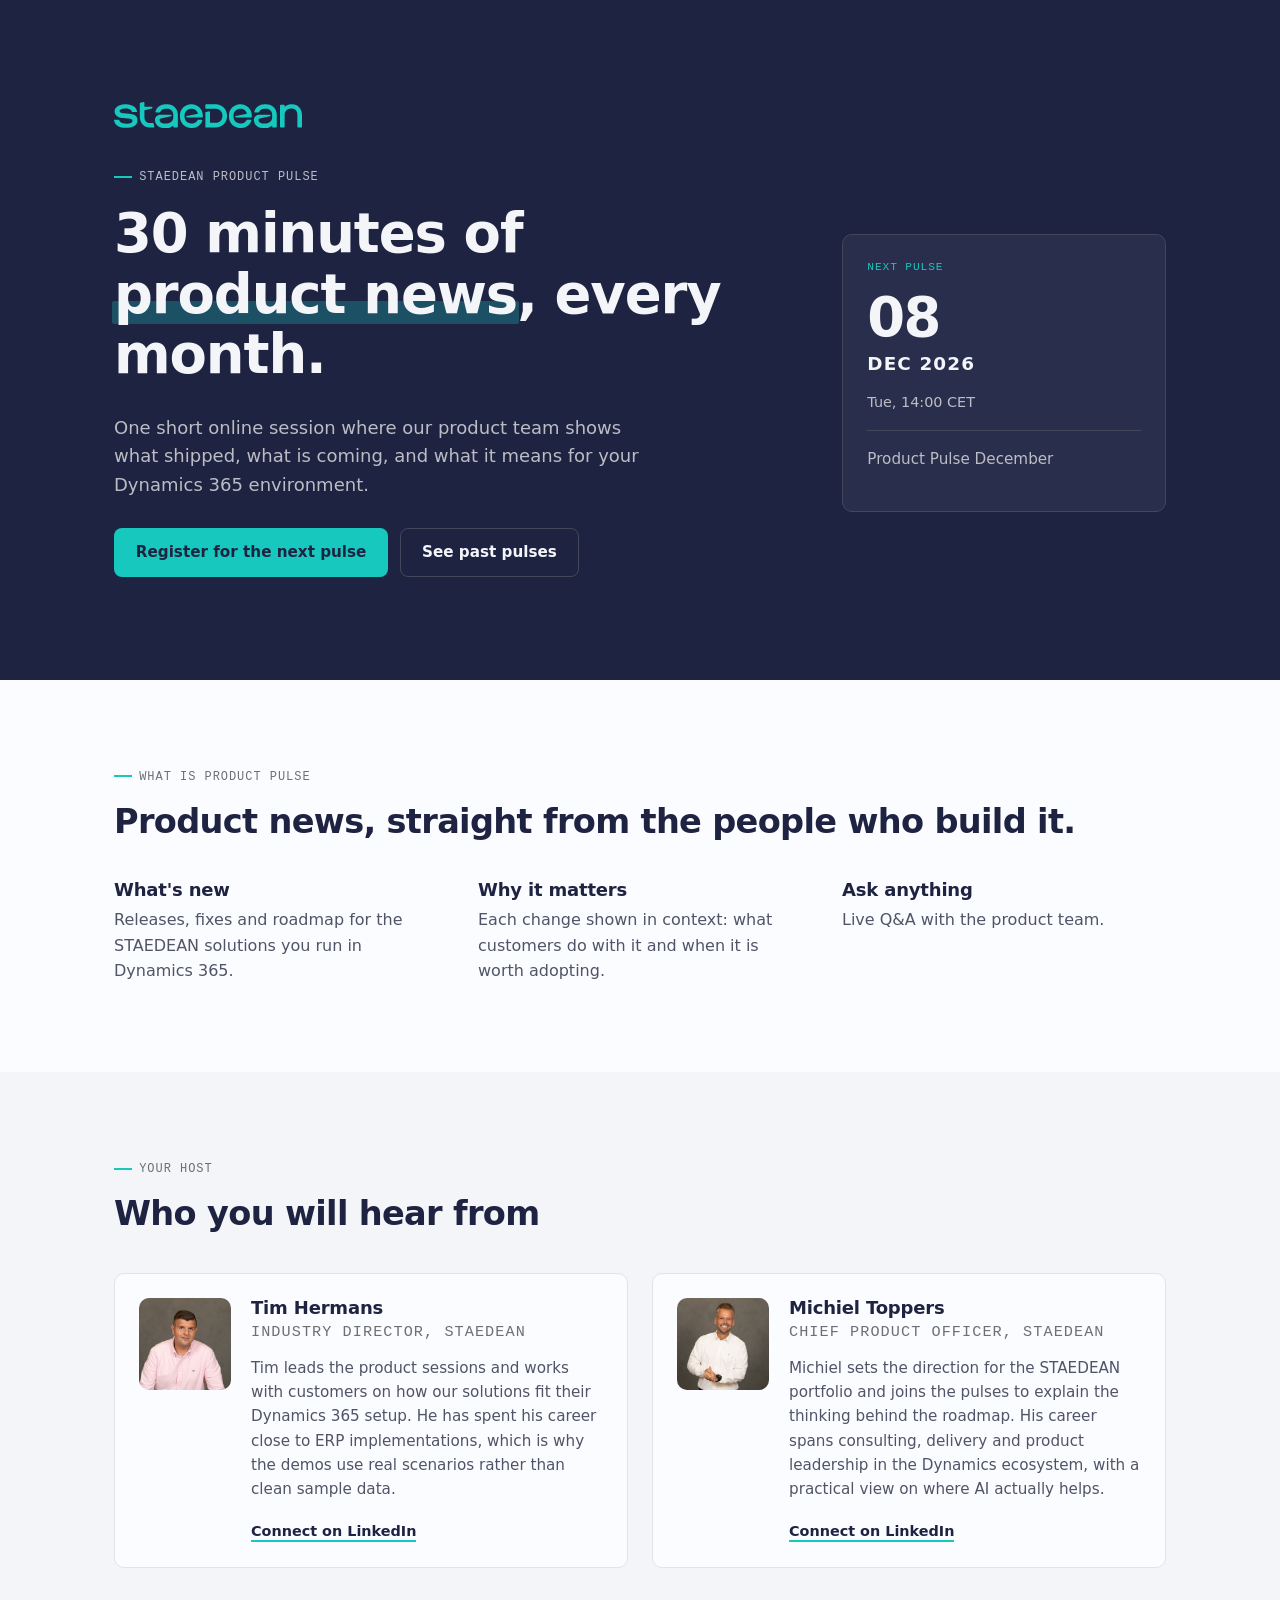
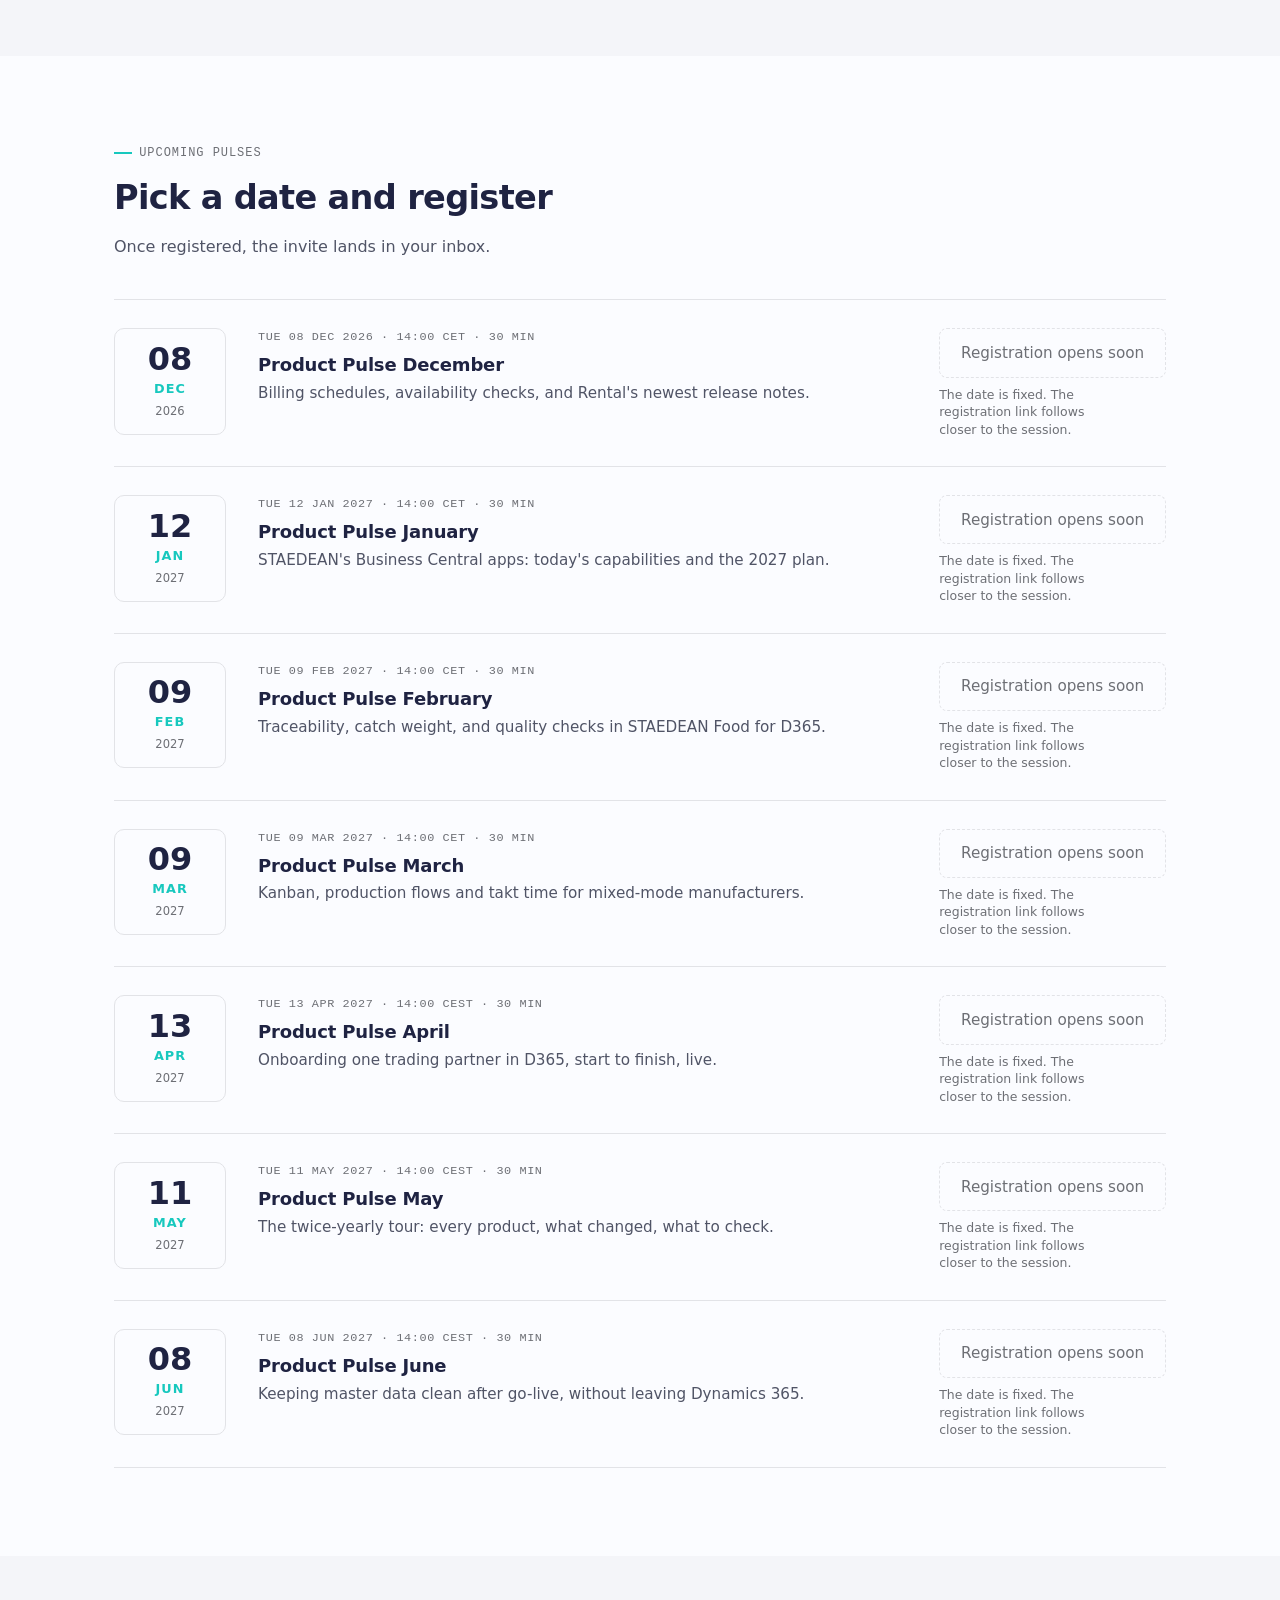
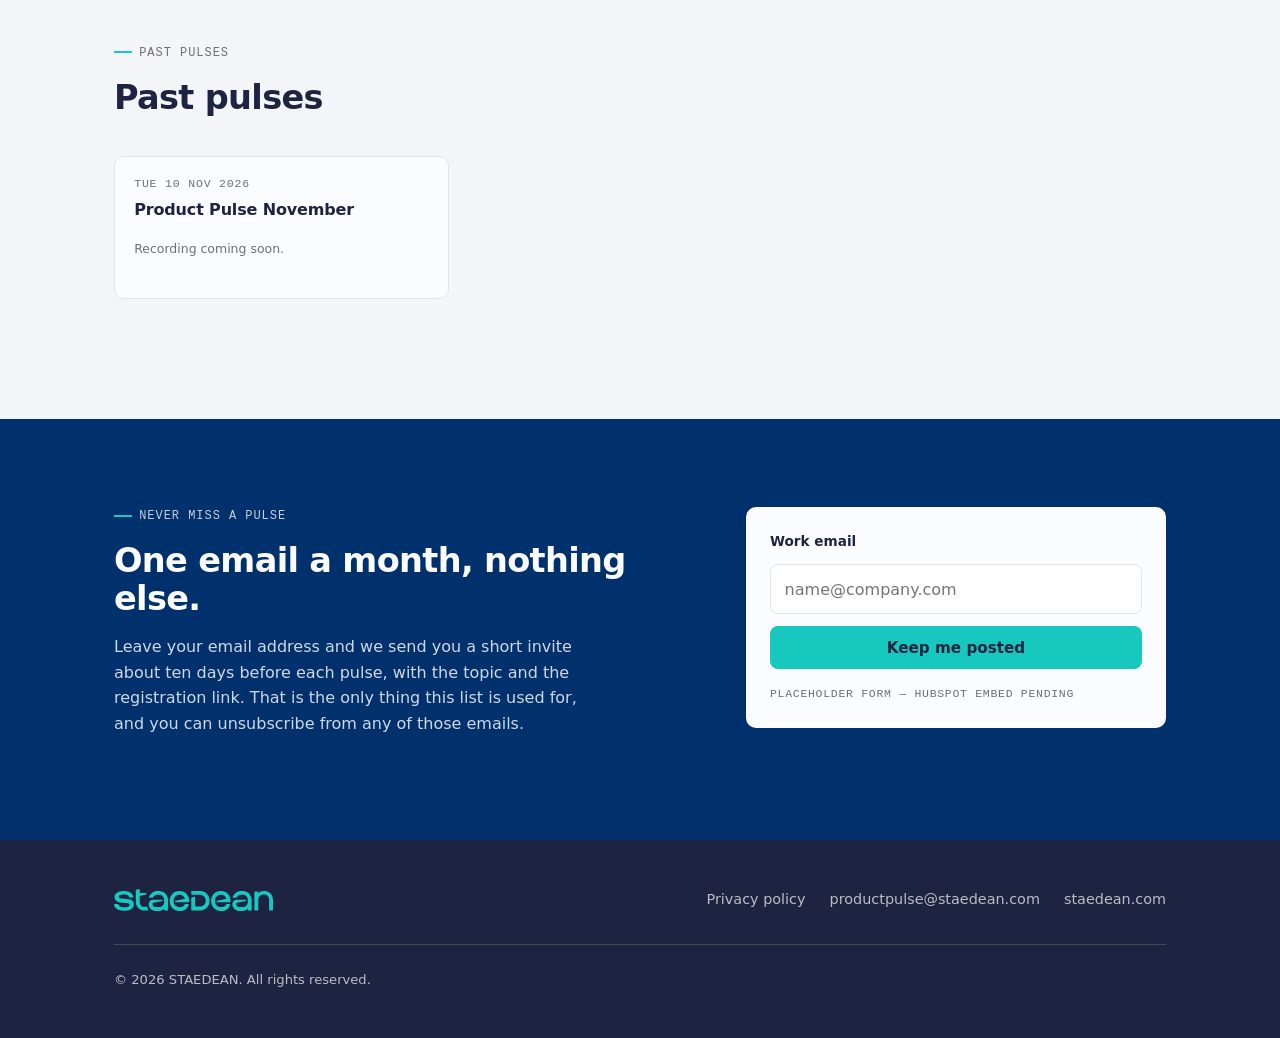
==== commit 90fa18b3: "Add Michiel Toppers as second speaker" ====
--- a/site/index.html
+++ b/site/index.html
@@ -486,8 +486,14 @@
             <a class="link-accent" href="https://www.linkedin.com/in/tim-hermans/" rel="noopener">Connect on LinkedIn</a>
           </div>
         </article>
-        <article class="speaker speaker--empty">
-          <p>Most pulses bring a guest from the product or consulting team. Their name appears with the session below.</p>
+        <article class="speaker">
+          <img src="./assets/michiel-toppers.jpg" alt="Michiel Toppers" width="600" height="600" loading="lazy">
+          <div>
+            <h3>Michiel Toppers</h3>
+            <p class="speaker__role">Chief Product Officer, STAEDEAN</p>
+            <p>Michiel sets the direction for the STAEDEAN portfolio and joins the pulses to explain the thinking behind the roadmap. His career spans consulting, delivery and product leadership in the Dynamics ecosystem, with a practical view on where AI actually helps.</p>
+            <a class="link-accent" href="https://www.linkedin.com/in/michiel-toppers/" rel="noopener">Connect on LinkedIn</a>
+          </div>
         </article>
       </div>
     </div>
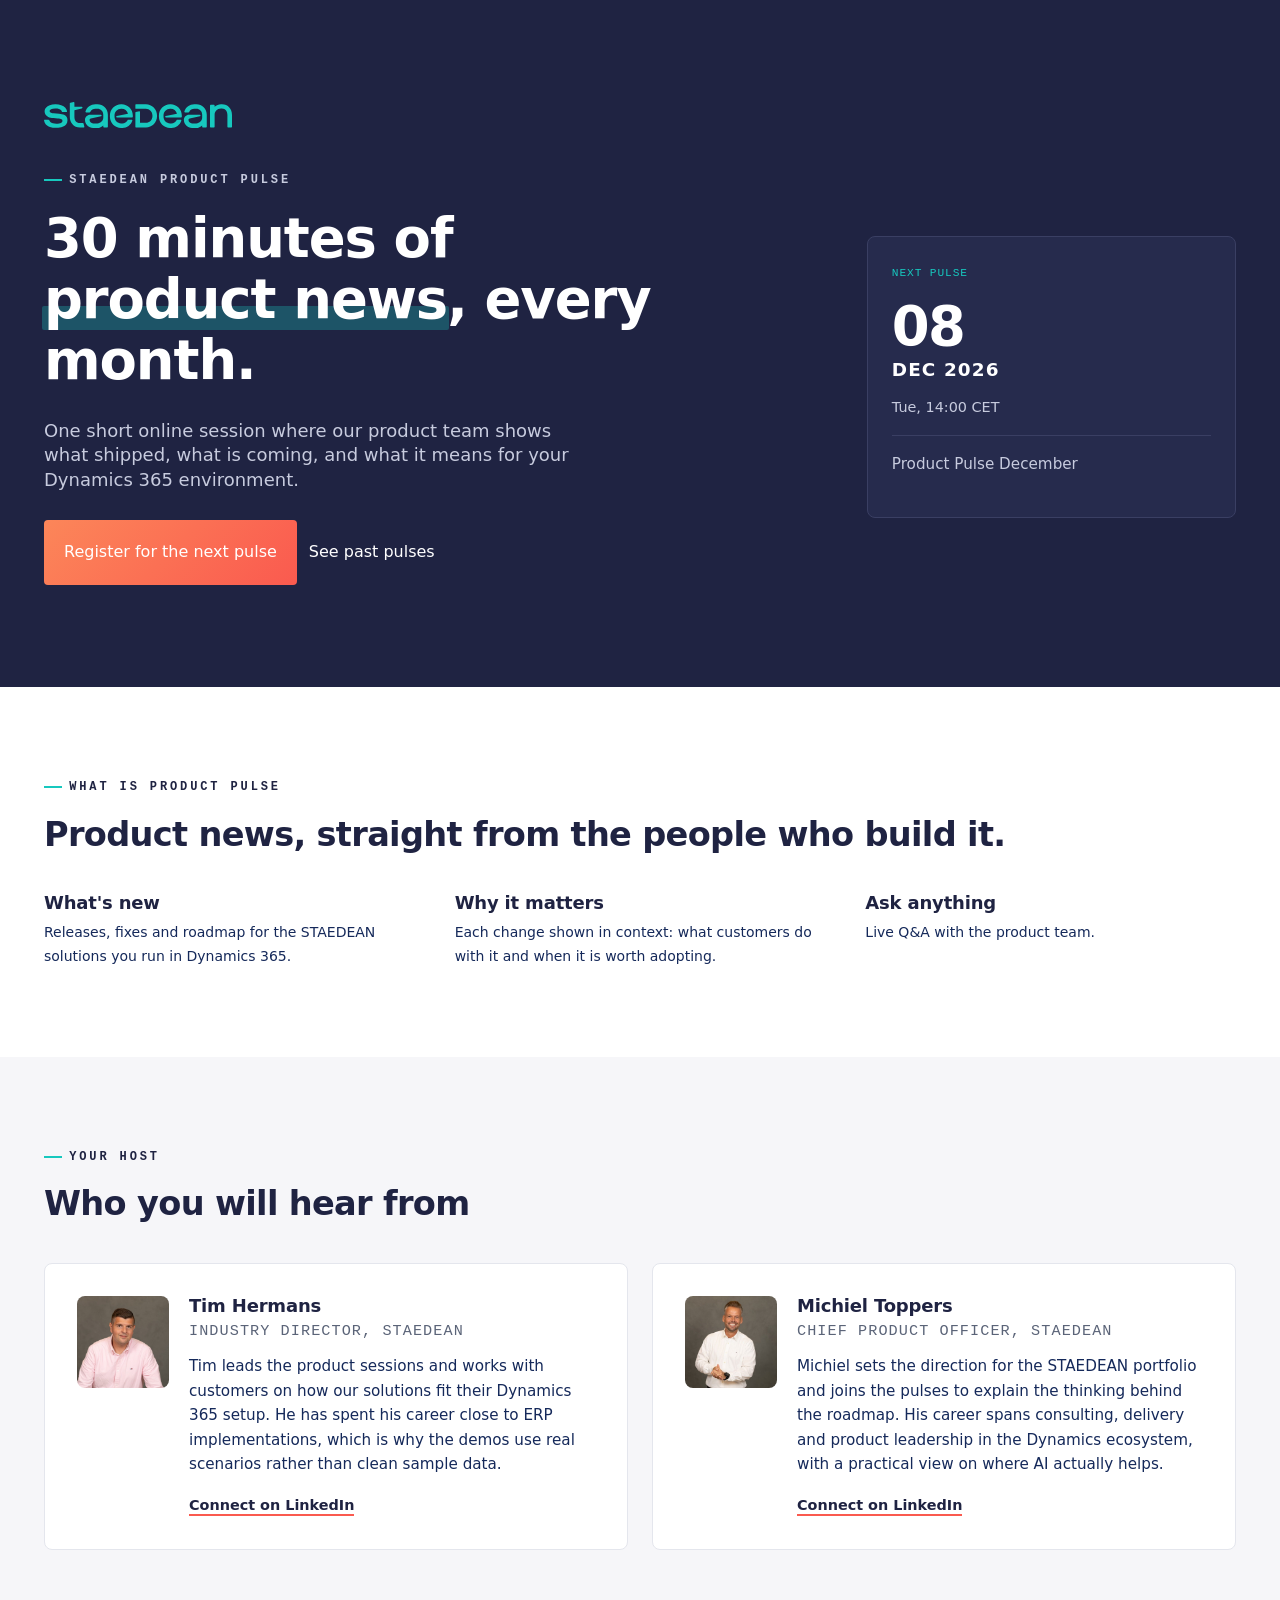
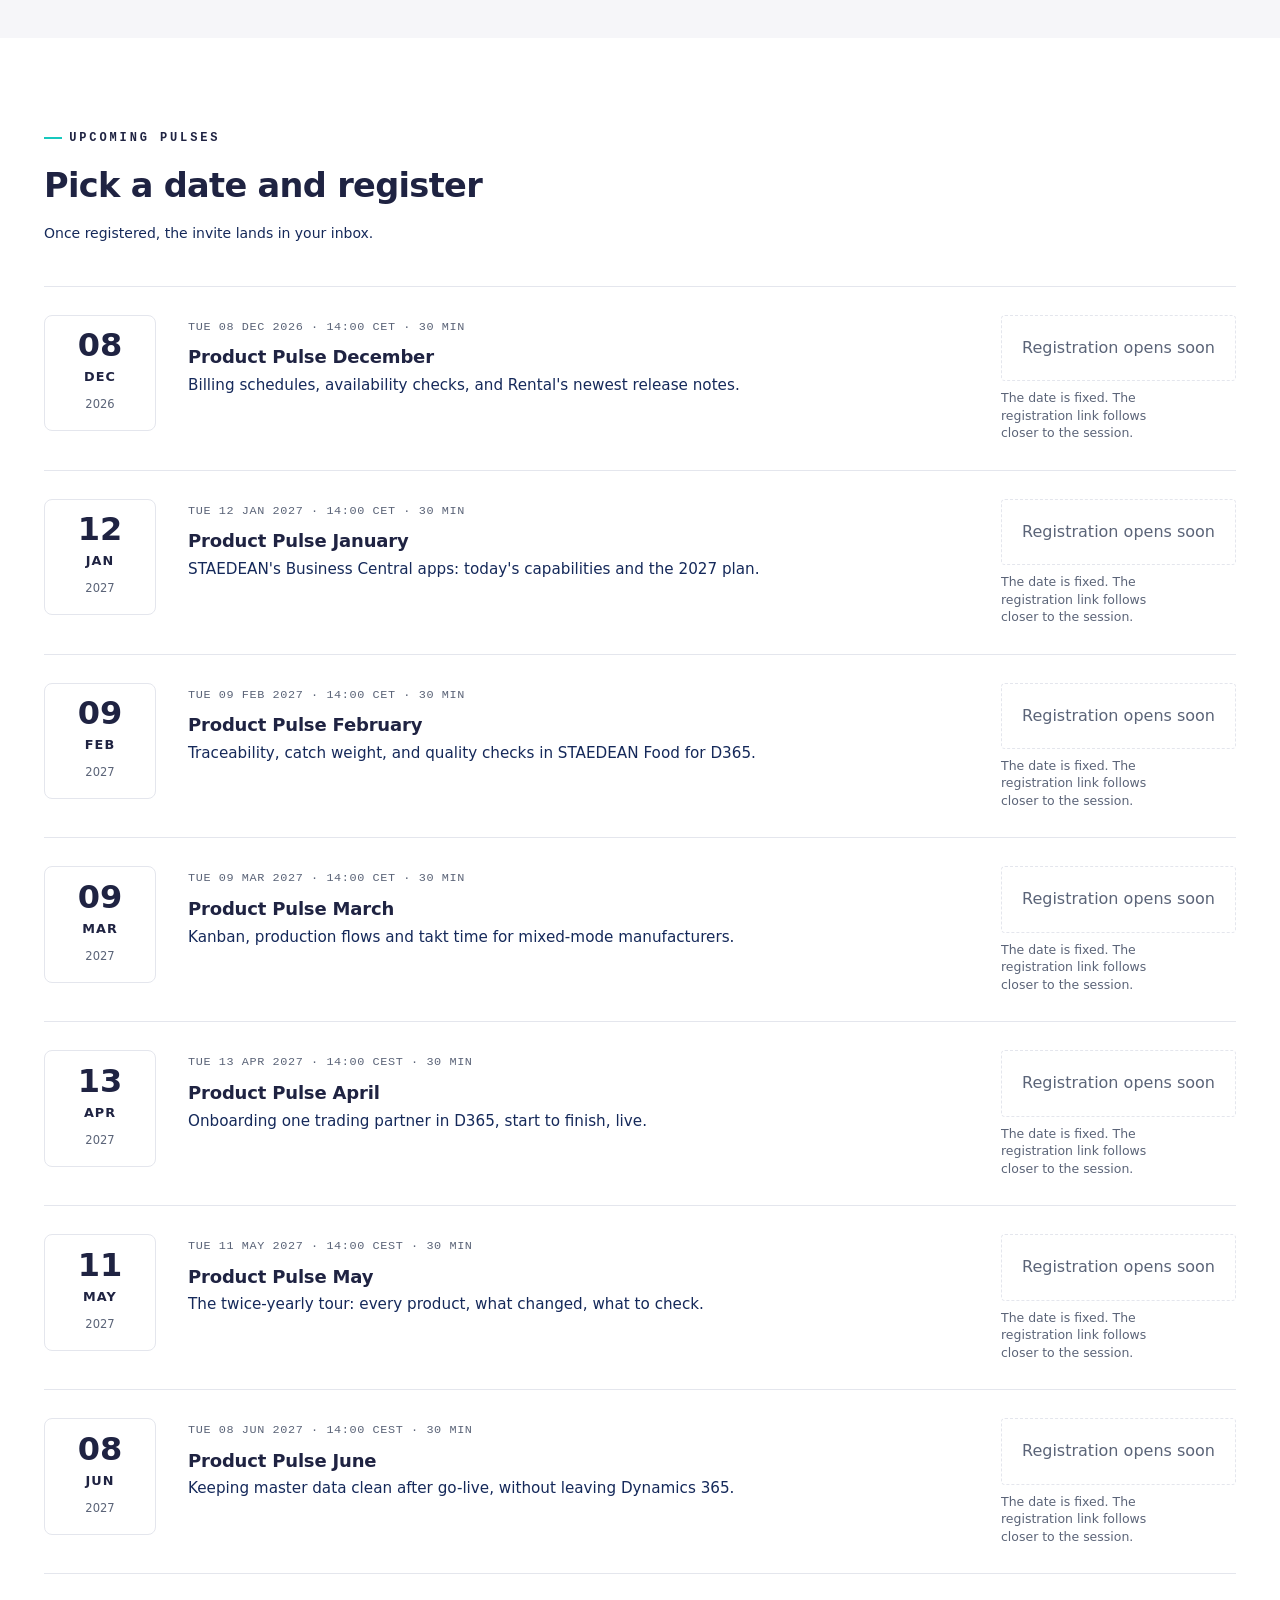
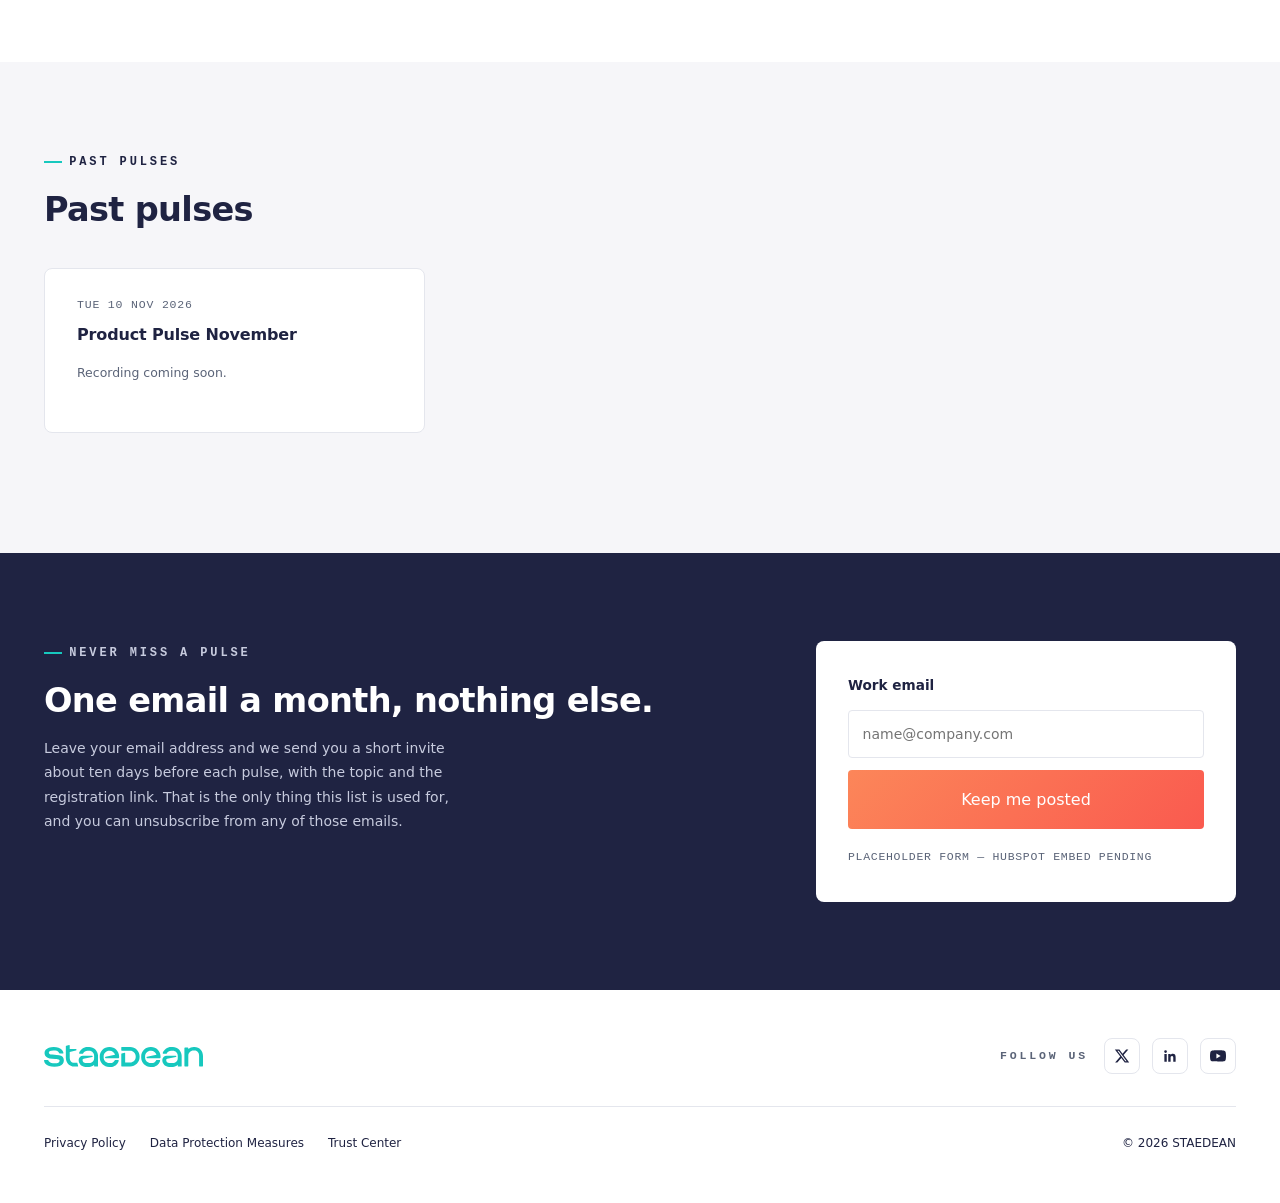
==== commit f68e645e: "Align page to staedean.com branding; add theme.css as Marketing's safe edit surface" ====
--- a/site/index.html
+++ b/site/index.html
@@ -36,78 +36,15 @@
 <link rel="preconnect" href="https://fonts.gstatic.com" crossorigin>
 <link href="https://fonts.googleapis.com/css2?family=Manrope:wght@400;500;600;700;800&family=JetBrains+Mono:wght@400;500&display=swap" rel="stylesheet">
 
+<!-- Brand tokens (colours, fonts, spacing, radii). Marketing's edit surface — see docs/05-brand-changes-for-marketing.md -->
+<link rel="stylesheet" href="./theme.css">
+
 <style>
 /* ------------------------------------------------------------------
-   STAEDEAN theme tokens — light drop (default)
-   Source: .agents/skills/hallmark/references/themes/staedean.md
+   STAEDEAN component styles. Tokens live in theme.css (loaded above);
+   this block only consumes those custom properties, it does not
+   define colour/spacing tokens itself. One light palette — no dark mode.
    ------------------------------------------------------------------ */
-:root {
-  --color-paper:      oklch(99.0% 0.004 276);
-  --color-paper-2:    oklch(97.0% 0.006 276);
-  --color-paper-band: oklch(32.3% 0.114 257);   /* Sapphire Blue #00316c */
-
-  --color-ink:        oklch(26.9% 0.058 276);   /* Galaxy Black #1f2342 */
-  --color-ink-2:      oklch(45.0% 0.030 276);
-
-  --color-rule:       oklch(91.6% 0.006 276);
-  --color-rule-2:     oklch(94.5% 0.005 276);
-  --color-muted:      oklch(54.1% 0.010 276);
-  --color-neutral:    oklch(70.0% 0.008 276);
-
-  --color-accent:     oklch(75.2% 0.128 188);   /* Miami Teal #17c8be */
-  --color-accent-2:   oklch(78.0% 0.154 58);
-  --color-accent-ink: oklch(26.9% 0.058 276);
-
-  --color-alert:      oklch(67.9% 0.197 27);
-  --color-focus:      oklch(70.0% 0.180 188);
-
-  --font-display: "Gilroy", "Manrope", system-ui, sans-serif;
-  --font-body:    "Aptos", system-ui, "Segoe UI", "Inter", sans-serif;
-  --font-mono:    "JetBrains Mono", ui-monospace, "Cascadia Code", monospace;
-
-  --ease-out: cubic-bezier(0.16, 1, 0.3, 1);
-  --dur-fast: 160ms; --dur-base: 240ms; --dur-slow: 360ms;
-  --radius-card: 10px; --radius-input: 8px; --radius-pill: 999px;
-
-  /* Full-bleed Galaxy band (hero + footer) — dark in both drops */
-  --band-bg:    oklch(26.9% 0.058 276);
-  --band-bg-2:  oklch(31.0% 0.055 276);
-  --band-ink:   oklch(97.0% 0.006 276);
-  --band-ink-2: oklch(80.0% 0.010 276);
-  --band-rule:  oklch(40.0% 0.030 276);
-
-  --shell: 1100px;
-}
-
-/* Galaxy drop — dark mode */
-@media (prefers-color-scheme: dark) {
-  :root {
-    --color-paper:      oklch(26.9% 0.058 276);
-    --color-paper-2:    oklch(31.0% 0.055 276);
-    --color-paper-band: oklch(32.3% 0.114 257);
-
-    --color-ink:        oklch(97.0% 0.006 276);
-    --color-ink-2:      oklch(80.0% 0.010 276);
-
-    --color-rule:       oklch(40.0% 0.030 276);
-    --color-rule-2:     oklch(35.0% 0.040 276);
-    --color-muted:      oklch(70.0% 0.012 276);
-    --color-neutral:    oklch(55.0% 0.020 276);
-
-    --color-accent:     oklch(75.2% 0.128 188);
-    --color-accent-2:   oklch(78.0% 0.154 58);
-    --color-accent-ink: oklch(26.9% 0.058 276);
-
-    --color-alert:      oklch(67.9% 0.197 27);
-    --color-focus:      oklch(78.0% 0.180 188);
-
-    --band-bg:    oklch(22.5% 0.055 276);
-    --band-bg-2:  oklch(27.5% 0.055 276);
-    --band-ink:   oklch(97.0% 0.006 276);
-    --band-ink-2: oklch(80.0% 0.010 276);
-    --band-rule:  oklch(38.0% 0.030 276);
-  }
-}
 
 /* ---------------- base ---------------- */
 *, *::before, *::after { box-sizing: border-box; }
@@ -121,8 +58,8 @@
   color: var(--color-ink-2);
   font-family: var(--font-body);
   font-weight: 400;
-  font-size: 1rem;
-  line-height: 1.6;
+  font-size: var(--body-font-size);
+  line-height: var(--body-line-height);
   -webkit-font-smoothing: antialiased;
 }
 
@@ -138,7 +75,7 @@
 h2 { font-size: clamp(1.5rem, 3vw, 2.1rem); }
 h3 { font-size: 1.125rem; letter-spacing: -0.01em; }
 p  { margin: 0 0 1rem; }
-a  { color: inherit; }
+a  { color: var(--color-coral); }
 
 .shell { max-width: var(--shell); margin-inline: auto; padding-inline: 1.5rem; }
 section { padding-block: clamp(3rem, 7vw, 5.5rem); }
@@ -146,22 +83,24 @@
 .eyebrow {
   font-family: var(--font-mono);
   text-transform: uppercase;
-  letter-spacing: 0.08em;
+  letter-spacing: var(--eyebrow-letter-spacing);
   font-size: 0.75rem;
-  color: var(--color-muted);
+  font-weight: 700;
+  color: var(--color-ink);
   margin: 0 0 1rem;
   display: block;
 }
 .eyebrow::before {
+  /* The one place teal is still allowed: a small accent dash, not a fill. */
   content: ""; display: inline-block; width: 1.5em; height: 2px;
-  margin-right: 0.6em; vertical-align: middle; background: var(--color-accent);
+  margin-right: 0.6em; vertical-align: middle; background: var(--color-teal);
 }
 
 .h-mark { position: relative; white-space: nowrap; z-index: 0; }
 .h-mark::after {
   content: ""; position: absolute; left: -0.04em; right: -0.04em;
   bottom: 0.02em; height: 0.44em;
-  background: var(--color-accent); opacity: 0.28;
+  background: var(--color-teal); opacity: 0.30;
   border-radius: 2px; z-index: -1;
 }
 
@@ -169,7 +108,7 @@
 
 .skip-link {
   position: absolute; left: -9999px; top: 0; z-index: 99;
-  background: var(--color-accent); color: var(--color-accent-ink);
+  background: var(--color-navy); color: #fff;
   padding: 0.7rem 1.1rem; border-radius: 0 0 var(--radius-input) 0; font-weight: 600;
 }
 .skip-link:focus { left: 0; }
@@ -182,10 +121,11 @@
 /* ---------------- buttons ---------------- */
 .btn {
   display: inline-flex; align-items: center; justify-content: center; gap: 0.5rem;
-  font-family: var(--font-body); font-size: 0.95rem; font-weight: 600;
-  padding: 0.72rem 1.3rem; border-radius: var(--radius-input);
+  font-family: var(--font-body); font-size: 16px; font-weight: 400;
+  padding: 20px; border-radius: var(--radius-input);
   border: 1px solid transparent; text-decoration: none; cursor: pointer;
-  transition: background var(--dur-fast) var(--ease-out),
+  text-transform: none;
+  transition: box-shadow var(--dur-fast) var(--ease-out),
               border-color var(--dur-fast) var(--ease-out),
               color var(--dur-fast) var(--ease-out);
   white-space: nowrap;
@@ -193,14 +133,20 @@
 .btn[hidden], section[hidden] { display: none; }
 /* Belt and braces: keep the HubSpot chat launcher off this page. */
 #hubspot-messages-iframe-container, #hs-web-interactives-floating-container { display: none !important; }
-.btn--primary { background: var(--color-accent); color: var(--color-accent-ink); }
-.btn--primary:hover { background: oklch(70% 0.128 188); }
-
-.btn--ghost { background: transparent; color: var(--color-ink); border-color: var(--color-rule); }
-.btn--ghost:hover { border-color: var(--color-accent); }
-
-.on-band .btn--ghost { color: var(--band-ink); border-color: var(--band-rule); }
-.on-band .btn--ghost:hover { border-color: var(--color-accent); }
+/* Primary CTA — the coral gradient fill from staedean.com. Hover is a glow, never a colour swap. */
+.btn--primary { background: var(--btn-primary-bg); color: var(--btn-primary-color); border: none; }
+.btn--primary:hover {
+  box-shadow: 0 4px 14px rgba(250, 90, 79, 0.35), 0 1px 4px rgba(250, 90, 79, 0.45);
+}
+
+/* Secondary CTA — staedean.com has no outlined/ghost button, only a plain text link. */
+.btn--ghost {
+  background: transparent; color: var(--color-ink);
+  border: none; padding: 20px 0; text-decoration: underline; text-decoration-color: transparent;
+}
+.btn--ghost:hover { text-decoration-color: currentColor; }
+
+.on-band .btn--ghost { color: var(--band-ink); }
 
 .btn[aria-disabled="true"],
 .btn:disabled {
@@ -213,9 +159,9 @@
 .band-galaxy h1, .band-galaxy h2, .band-galaxy h3 { color: var(--band-ink); }
 .band-galaxy .eyebrow { color: var(--band-ink-2); }
 
-.band-sapphire { background: var(--color-paper-band); color: oklch(88% 0.02 257); }
-.band-sapphire h2 { color: oklch(99% 0.004 276); }
-.band-sapphire .eyebrow { color: oklch(85% 0.02 257); }
+.band-sapphire { background: var(--color-paper-band); color: var(--band-ink-2); }
+.band-sapphire h2 { color: var(--band-ink); }
+.band-sapphire .eyebrow { color: var(--band-ink-2); }
 
 .band-paper-2 { background: var(--color-paper-2); }
 
@@ -241,7 +187,7 @@
 }
 .tile__label {
   font-family: var(--font-mono); text-transform: uppercase; letter-spacing: 0.08em;
-  font-size: 0.7rem; color: var(--color-accent); margin: 0 0 0.9rem;
+  font-size: 0.7rem; color: var(--color-teal); margin: 0 0 0.9rem;
 }
 .tile__day {
   font-family: var(--font-display); font-weight: 800; font-size: 3.4rem; line-height: 1;
@@ -276,10 +222,10 @@
 .speaker {
   display: flex; gap: 1.25rem; align-items: flex-start;
   border: 1px solid var(--color-rule); border-radius: var(--radius-card);
-  padding: 1.5rem; background: var(--color-paper);
+  padding: 2rem; background: var(--color-paper);
   transition: border-color var(--dur-base) var(--ease-out);
 }
-.speaker:hover { border-color: var(--color-accent); }
+.speaker:hover { border-color: var(--color-coral); }
 .speaker img {
   width: 92px; height: 92px; border-radius: var(--radius-card);
   object-fit: cover; flex: none; background: var(--color-paper-2);
@@ -292,7 +238,7 @@
 .speaker p { font-size: 0.95rem; }
 .link-accent {
   color: var(--color-ink); text-decoration: none; font-weight: 600; font-size: 0.9rem;
-  border-bottom: 2px solid var(--color-accent); padding-bottom: 1px;
+  border-bottom: 2px solid var(--color-coral); padding-bottom: 1px;
 }
 .link-accent:hover { color: var(--color-ink); border-bottom-color: var(--color-ink); }
 .speaker--empty { align-items: center; justify-content: center; border-style: dashed; color: var(--color-muted); text-align: center; }
@@ -319,7 +265,7 @@
 }
 .session__mon {
   font-family: var(--font-display); font-weight: 700; font-size: 0.8rem;
-  text-transform: uppercase; letter-spacing: 0.08em; color: var(--color-accent); margin-top: 0.25rem;
+  text-transform: uppercase; letter-spacing: 0.08em; color: var(--color-ink); margin-top: 0.25rem;
 }
 .session__yr { font-size: 0.72rem; color: var(--color-muted); margin-top: 0.15rem; font-variant-numeric: tabular-nums; }
 .session__title { margin-bottom: 0.35rem; }
@@ -348,12 +294,12 @@
   overflow: hidden; display: flex; flex-direction: column; background: var(--color-paper);
   transition: border-color var(--dur-base) var(--ease-out);
 }
-.past-card:hover { border-color: var(--color-accent); }
+.past-card:hover { border-color: var(--color-coral); }
 .past-card__thumb {
   display: block; width: 100%; aspect-ratio: 16 / 9; object-fit: cover;
   background: var(--color-paper-2); border-bottom: 1px solid var(--color-rule);
 }
-.past-card__body { padding: 1.1rem 1.2rem 1.3rem; display: flex; flex-direction: column; gap: 0.5rem; flex: 1; }
+.past-card__body { padding: 1.5rem 2rem 2rem; display: flex; flex-direction: column; gap: 0.5rem; flex: 1; }
 .past-card__date {
   font-family: var(--font-mono); font-size: 0.72rem; text-transform: uppercase;
   letter-spacing: 0.07em; color: var(--color-muted); margin: 0;
@@ -368,35 +314,51 @@
 @media (min-width: 860px) { .subscribe__grid { grid-template-columns: minmax(0, 1fr) minmax(300px, 420px); } }
 .subscribe p { max-width: 48ch; }
 .form-slot {
-  background: oklch(99% 0.004 276); color: oklch(26.9% 0.058 276);
-  border-radius: var(--radius-card); padding: 1.5rem;
+  background: var(--color-paper); color: var(--color-ink);
+  border-radius: var(--radius-card); padding: 2rem;
 }
 .form-slot__note {
   font-family: var(--font-mono); font-size: 0.72rem; text-transform: uppercase;
-  letter-spacing: 0.06em; color: oklch(54.1% 0.010 276); margin: 1rem 0 0;
+  letter-spacing: 0.06em; color: var(--color-muted); margin: 1rem 0 0;
 }
 .form-fallback { display: grid; gap: 0.75rem; }
 .form-fallback label { font-size: 0.85rem; font-weight: 600; }
 .form-fallback input {
   font: inherit; padding: 0.7rem 0.85rem; border-radius: var(--radius-input);
-  border: 1px solid oklch(91.6% 0.006 276); background: #fff; color: inherit; width: 100%;
+  border: 1px solid var(--color-rule); background: #fff; color: inherit; width: 100%;
 }
 
 /* ---------------- footer ---------------- */
-.footer { padding-block: 3rem; }
+/* Slim footer, main-site styling: light background, hairline rule above the copyright bar. */
+.footer { padding-block: 3rem; background: var(--color-paper); color: var(--color-ink); }
 .footer__grid {
   display: flex; flex-wrap: wrap; gap: 1.5rem 2.5rem;
   align-items: center; justify-content: space-between;
 }
 .footer img { height: 22px; width: auto; display: block; }
-.footer nav { display: flex; flex-wrap: wrap; gap: 1.5rem; font-size: 0.9rem; }
-.footer a { color: var(--band-ink-2); text-decoration: none; border-bottom: 1px solid transparent; }
-.footer a:hover { color: var(--band-ink); border-bottom-color: var(--color-accent); }
+.footer__follow { display: flex; flex-wrap: wrap; align-items: center; gap: 1rem; }
+.footer__follow-label {
+  font-family: var(--font-mono); font-size: 0.72rem; font-weight: 700; text-transform: uppercase;
+  letter-spacing: var(--eyebrow-letter-spacing); color: var(--color-muted);
+}
+.footer__social { display: flex; gap: 0.75rem; list-style: none; margin: 0; padding: 0; }
+.footer__social a {
+  display: inline-flex; align-items: center; justify-content: center;
+  width: 36px; height: 36px; border-radius: var(--radius-card);
+  color: var(--color-ink); border: 1px solid var(--color-rule);
+  transition: color var(--dur-fast) var(--ease-out), border-color var(--dur-fast) var(--ease-out);
+}
+.footer__social a:hover { color: var(--color-coral); border-color: var(--color-coral); }
+.footer__social svg { width: 16px; height: 16px; fill: currentColor; display: block; }
 .footer__fine {
-  margin-top: 2rem; padding-top: 1.5rem; border-top: 1px solid var(--band-rule);
-  font-size: 0.82rem; color: var(--band-ink-2);
-  display: flex; flex-wrap: wrap; gap: 0.5rem 2rem; justify-content: space-between;
-}
+  margin-top: 2rem; padding-top: 1.5rem; border-top: 1px solid var(--color-rule);
+  font-size: 0.82rem; color: var(--color-ink);
+  display: flex; flex-wrap: wrap; gap: 0.5rem 2rem; justify-content: space-between; align-items: center;
+}
+.footer__legal { display: flex; flex-wrap: wrap; gap: 1.5rem; list-style: none; margin: 0; padding: 0; }
+.footer__legal a { color: var(--color-ink); font-size: 12px; text-decoration: none; border-bottom: 1px solid transparent; }
+.footer__legal a:hover { color: var(--color-coral); border-bottom-color: var(--color-coral); }
+.footer__copyright { font-size: 12px; color: var(--color-ink); }
 
 /* ---------------- states ---------------- */
 .state {
@@ -575,18 +537,38 @@
 </main>
 
 <!-- =========================== FOOTER =========================== -->
-<footer class="band-galaxy on-band footer">
+<footer class="footer">
   <div class="shell">
     <div class="footer__grid">
       <img src="./assets/logo-staedean.svg" alt="STAEDEAN" width="463" height="64">
-      <nav aria-label="Footer">
-        <a href="https://www.staedean.com/privacy-policy" rel="noopener">Privacy policy</a>
-        <a href="mailto:productpulse@staedean.com">productpulse@staedean.com</a>
-        <a href="https://www.staedean.com" rel="noopener">staedean.com</a>
-      </nav>
+      <div class="footer__follow">
+        <span class="footer__follow-label">Follow us</span>
+        <ul class="footer__social">
+          <li>
+            <a href="https://twitter.com/STAEDEAN_Inc" rel="noopener" target="_blank" aria-label="STAEDEAN on X">
+              <svg viewBox="0 0 24 24" aria-hidden="true"><path d="M18.244 2.25h3.308l-7.227 8.26 8.502 11.24H16.17l-5.214-6.817L4.99 21.75H1.68l7.73-8.835L1.254 2.25H8.08l4.713 6.231zm-1.161 17.52h1.833L7.084 4.126H5.117z"/></svg>
+            </a>
+          </li>
+          <li>
+            <a href="https://www.linkedin.com/company/staedean" rel="noopener" target="_blank" aria-label="STAEDEAN on LinkedIn">
+              <svg viewBox="0 0 24 24" aria-hidden="true"><path d="M20.45 20.45h-3.55v-5.57c0-1.33-.02-3.03-1.85-3.03-1.86 0-2.14 1.45-2.14 2.94v5.66H9.36V9h3.41v1.56h.05c.48-.9 1.64-1.85 3.37-1.85 3.6 0 4.27 2.37 4.27 5.46zM5.34 7.43a2.06 2.06 0 1 1 0-4.12 2.06 2.06 0 0 1 0 4.12zM7.12 20.45H3.56V9h3.56z"/></svg>
+            </a>
+          </li>
+          <li>
+            <a href="https://www.youtube.com/@STAEDEAN_Inc" rel="noopener" target="_blank" aria-label="STAEDEAN on YouTube">
+              <svg viewBox="0 0 24 24" aria-hidden="true"><path d="M23.5 6.19a3.02 3.02 0 0 0-2.12-2.14C19.5 3.5 12 3.5 12 3.5s-7.5 0-9.38.55A3.02 3.02 0 0 0 .5 6.19 31.6 31.6 0 0 0 0 12a31.6 31.6 0 0 0 .5 5.81 3.02 3.02 0 0 0 2.12 2.14c1.88.55 9.38.55 9.38.55s7.5 0 9.38-.55a3.02 3.02 0 0 0 2.12-2.14A31.6 31.6 0 0 0 24 12a31.6 31.6 0 0 0-.5-5.81zM9.6 15.6V8.4l6.4 3.6z"/></svg>
+            </a>
+          </li>
+        </ul>
+      </div>
     </div>
     <div class="footer__fine">
-      <span>&copy; <span id="year">2026</span> STAEDEAN. All rights reserved.</span>
+      <ul class="footer__legal">
+        <li><a href="https://staedean.com/privacy-policy" rel="noopener">Privacy Policy</a></li>
+        <li><a href="https://staedean.com/data-protection-measures" rel="noopener">Data Protection Measures</a></li>
+        <li><a href="https://staedean.com/trust-center" rel="noopener">Trust Center</a></li>
+      </ul>
+      <span class="footer__copyright">&copy; <span id="year">2026</span> STAEDEAN</span>
     </div>
   </div>
 </footer>
--- a/site/theme.css
+++ b/site/theme.css
@@ -0,0 +1,78 @@
+/* ==================================================================
+   Product Pulse — brand tokens (Marketing's edit surface)
+   ------------------------------------------------------------------
+   This file controls how the page LOOKS: colours, fonts, spacing and
+   corner radii. Changing a value below is safe — it cannot break the
+   page layout or its logic.
+
+   Do NOT add CSS rules here. This file holds custom-property (--token)
+   declarations only, inside the single :root block. New selectors,
+   media queries or component rules belong in site/index.html's inline
+   <style> block and need Henry's review.
+
+   Full guide with worked examples: docs/05-brand-changes-for-marketing.md
+   ================================================================== */
+
+:root {
+
+  /* ---------------------------------------------------------------
+     Brand colours
+     Source of truth: staedean.com (inspected live, 2026-09-09).
+     --------------------------------------------------------------- */
+  --color-teal:   #17C8BE; /* Miami Teal — logo + small accent marks (eyebrow dash) ONLY. Never a button colour. */
+  --color-navy:   #1F2342; /* Galaxy Black / navy — headings, dark bands, footer text */
+  --color-coral:  #FA5A4F; /* Coral — default link colour and the darker stop of the primary-button gradient */
+  --color-coral-2: #FC8659; /* Coral-orange — the lighter stop of the primary-button gradient */
+
+  /* ---------------------------------------------------------------
+     Page and bands
+     --------------------------------------------------------------- */
+  --color-paper:      #FFFFFF; /* Page background (body, all light sections) */
+  --color-paper-2:    #F6F6F9; /* Very light near-white used for alternating sections (Speaker, Past pulses) so they read as a distinct block without a hard colour change */
+  --color-paper-band: #1F2342; /* Background of the "Never miss a pulse" band — same navy as the hero/footer bands (staedean.com uses one dark navy, not a separate blue) */
+
+  --band-bg:    #1F2342; /* Full-bleed dark band background — hero header */
+  --band-bg-2:  #262B4D; /* Slightly lighter navy — the "next pulse" date tile sitting on the hero band */
+  --band-ink:   #FFFFFF; /* Headings on a dark band */
+  --band-ink-2: #C7CBDE; /* Secondary/body text on a dark band (hero subtext, tile time, band eyebrows) */
+  --band-rule:  #3A3F63; /* Hairline dividers on a dark band (inside the date tile, above footer-style rules on dark sections) */
+
+  /* ---------------------------------------------------------------
+     Text
+     --------------------------------------------------------------- */
+  --color-ink:    #1F2342; /* Headings (H1/H2/H3) on light backgrounds */
+  --color-ink-2:  #15295A; /* Body copy colour — paragraphs, teasers, list text */
+  --color-muted:  #5B6478; /* Muted/secondary text — meta lines, captions, placeholder notes */
+  --color-rule:   #E4E6ED; /* Hairline border colour on light backgrounds (card borders, section dividers) */
+  --color-alert:  #FA5A4F; /* "Cancelled" badge text/border — reuses brand coral, no separate error red on this page */
+  --color-focus:  #FA5A4F; /* Keyboard focus ring colour. Coral (not teal) so the ring stays clearly visible on both the white page and the dark navy bands — verified >=3:1 contrast in both cases */
+
+  /* ---------------------------------------------------------------
+     Buttons and links
+     --------------------------------------------------------------- */
+  --btn-primary-bg:     linear-gradient(135deg, #FC8659, #FA5A4F); /* Register buttons — the coral fill, same two-stop gradient as staedean.com */
+  --btn-primary-color:  #FFFFFF; /* Register button text colour (white on the coral gradient) */
+
+  /* ---------------------------------------------------------------
+     Shape and spacing
+     --------------------------------------------------------------- */
+  --radius-card:  8px;   /* Corner radius for cards/panels: speaker cards, past-pulse cards, the subscribe form panel */
+  --radius-input: 4px;   /* Corner radius for buttons and form inputs — matches staedean.com's flat 4px buttons */
+  --radius-pill:  999px; /* Fully-rounded shape for the small "Cancelled" badge */
+  --shell:        1240px; /* Max width of the centred page content — matches staedean.com's container width */
+
+  /* ---------------------------------------------------------------
+     Type
+     --------------------------------------------------------------- */
+  --font-display: "Gilroy", "Manrope", system-ui, sans-serif; /* Headings and the big date-tile numerals */
+  --font-body:    "Aptos", system-ui, "Segoe UI", "Inter", sans-serif; /* Body copy, buttons, everything else */
+  --font-mono:    "JetBrains Mono", ui-monospace, "Cascadia Code", monospace; /* Small uppercase labels (eyebrows, meta lines) */
+
+  --body-font-size:   14px;    /* Base paragraph size — matches staedean.com's body copy */
+  --body-line-height: 24.5px;  /* Paragraph line height — 175% of 14px, matches staedean.com */
+  --eyebrow-letter-spacing: 2.88px; /* Letter-spacing on the small uppercase labels above each heading */
+
+  --ease-out: cubic-bezier(0.16, 1, 0.3, 1); /* Animation easing for hover/reveal transitions */
+  --dur-fast: 160ms; /* Fast transition duration (hover states) */
+  --dur-base: 240ms; /* Base transition duration (reveal-on-scroll, card borders) */
+}
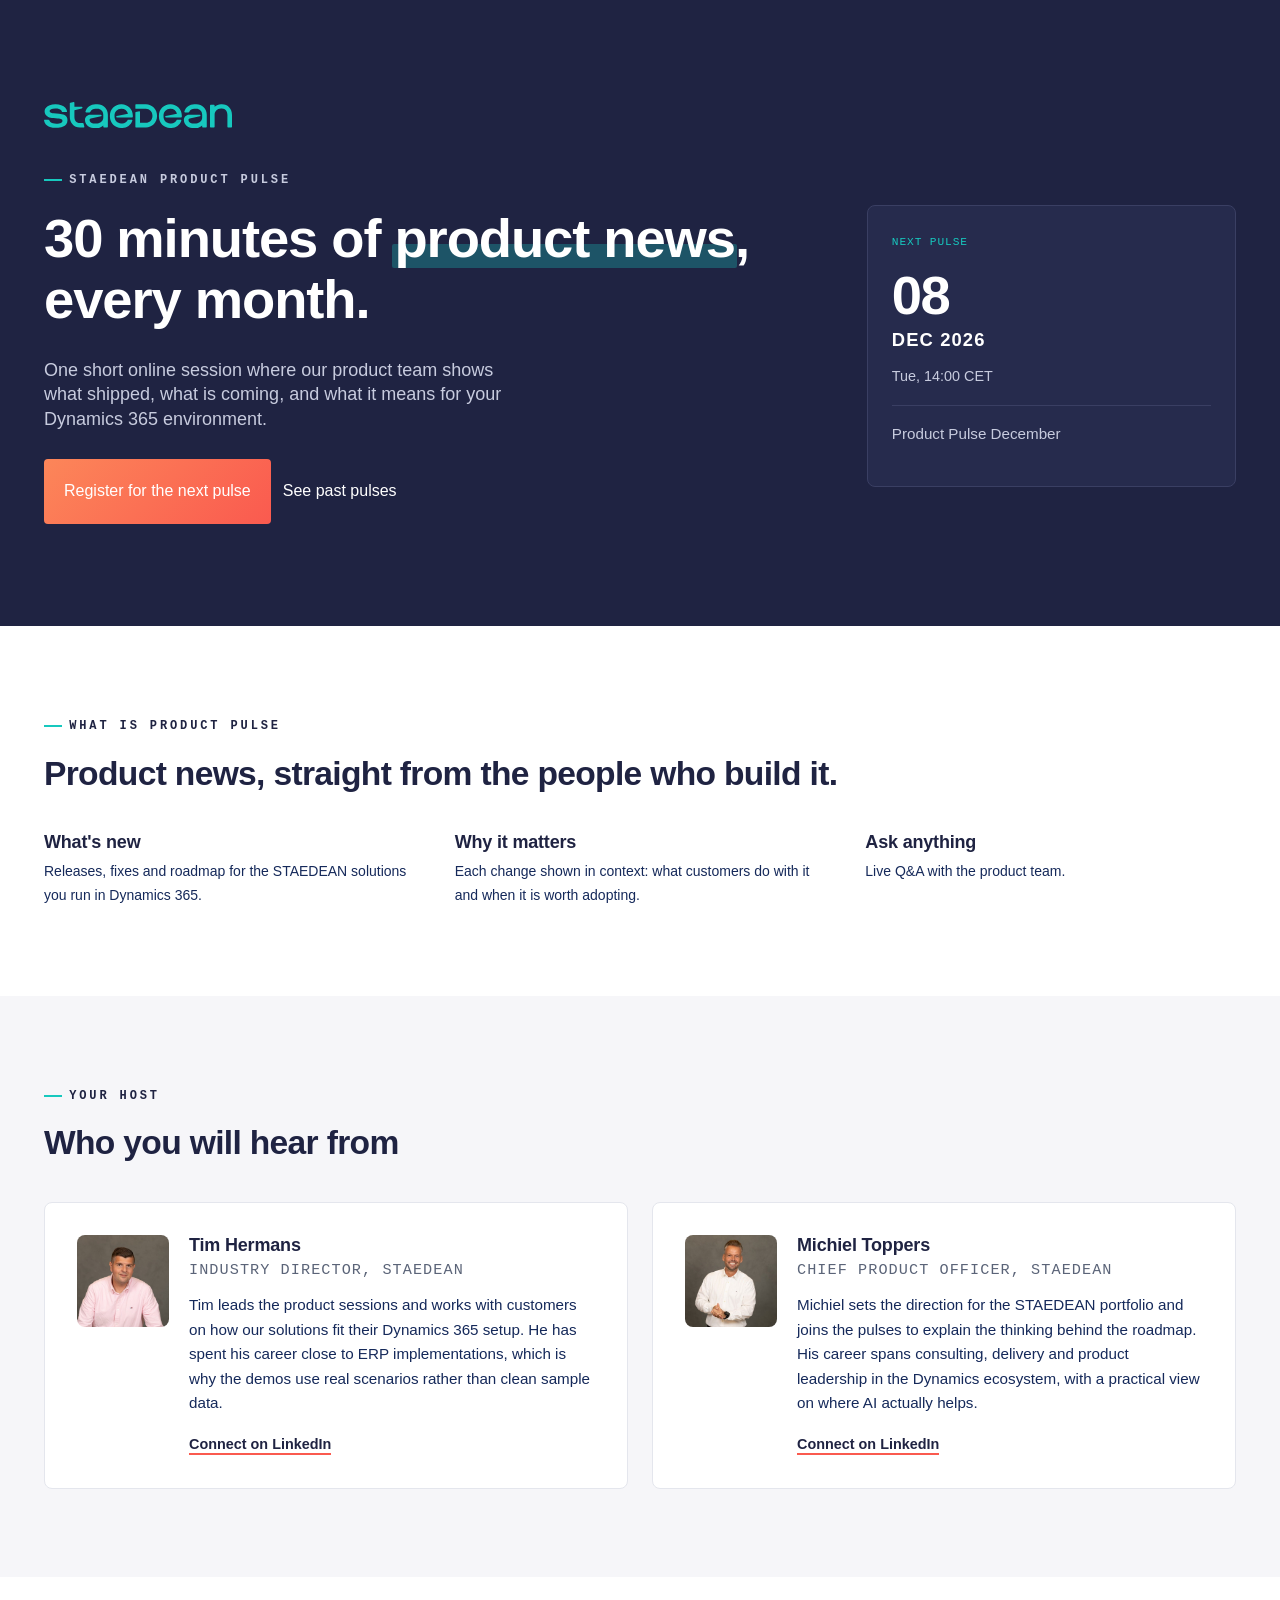
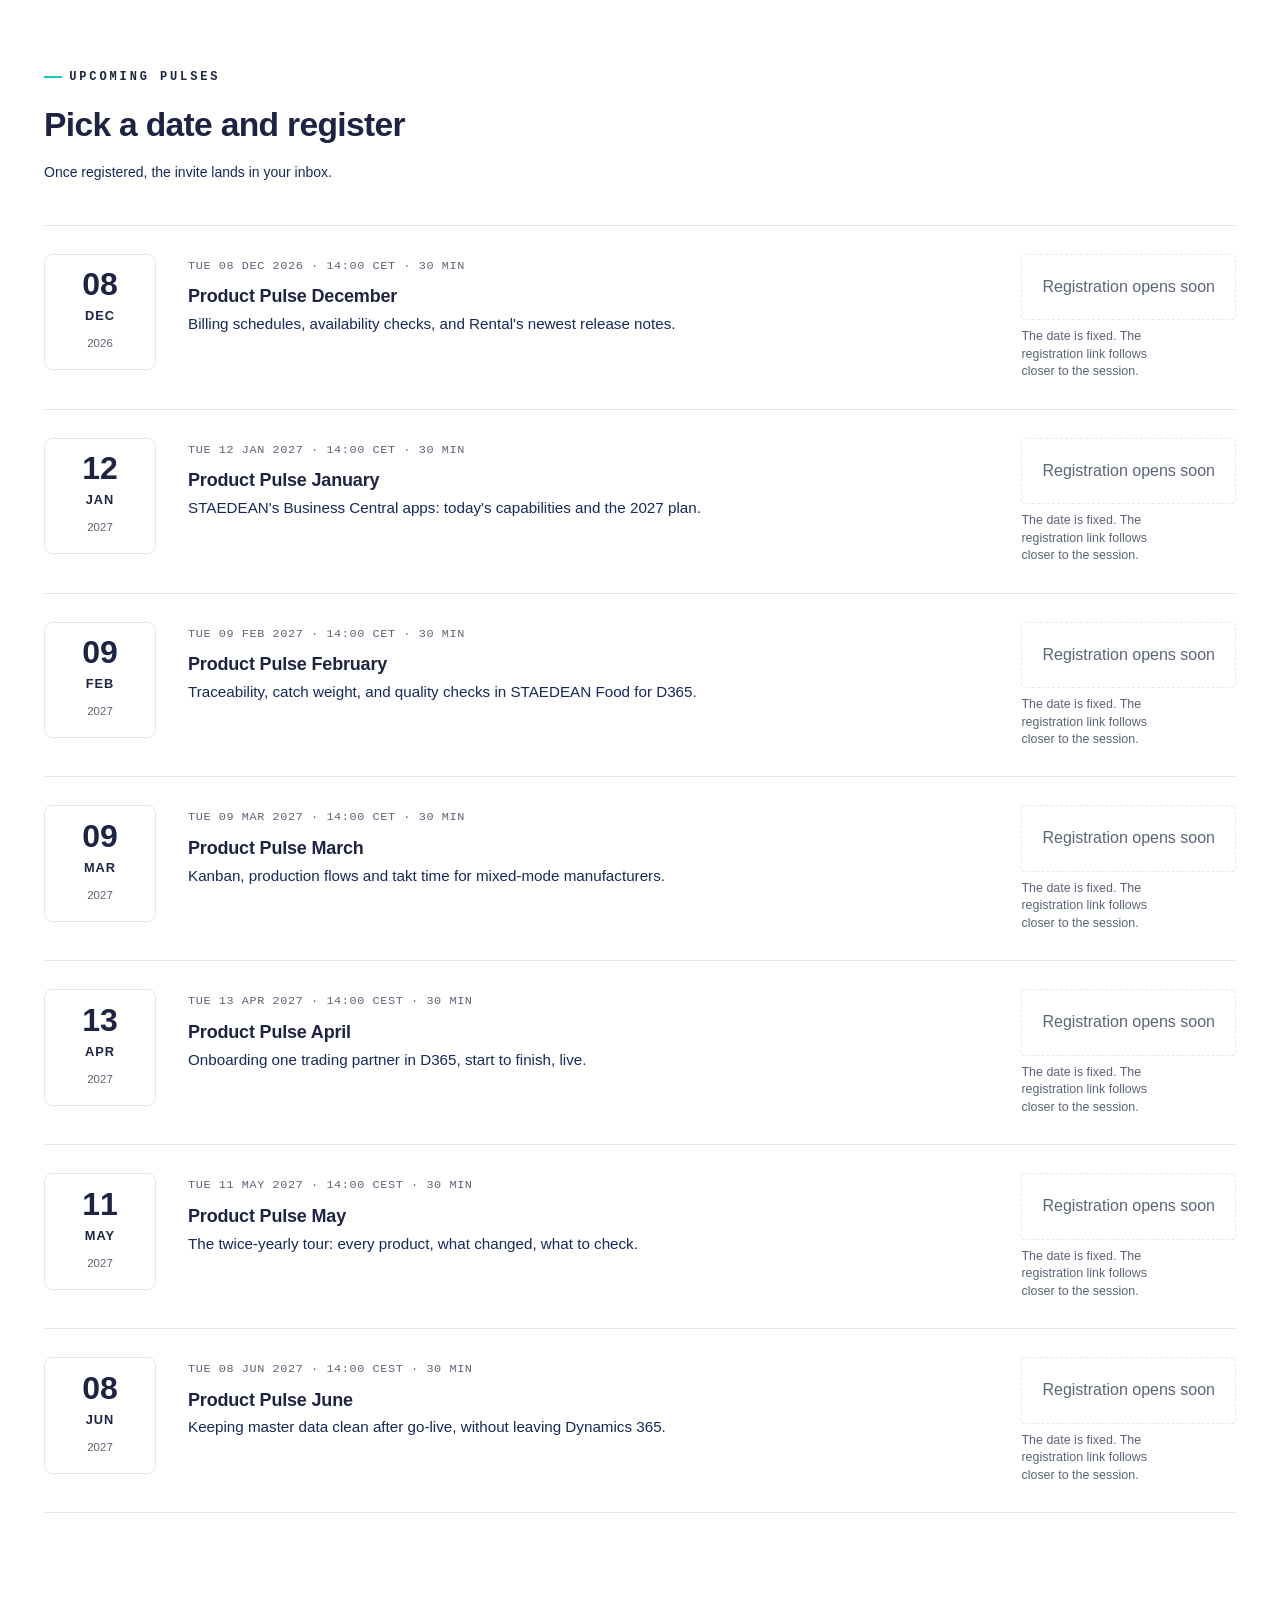
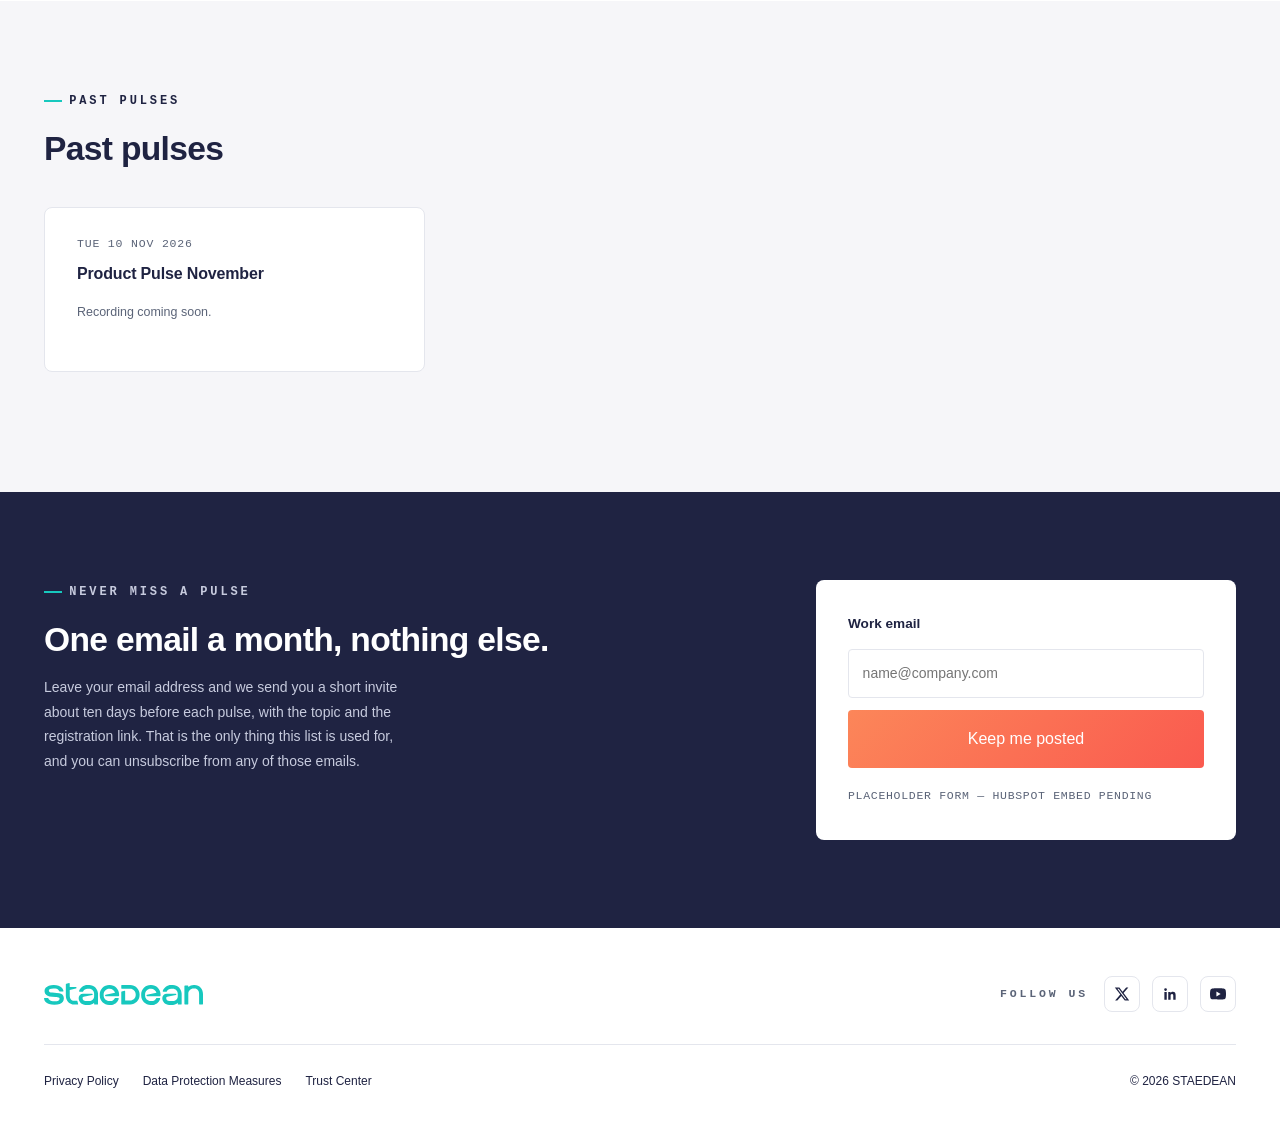
==== commit 675a392d: "Use the real Gilroy brand faces from staedean.com instead of the Manrope fallback" ====
--- a/site/index.html
+++ b/site/index.html
@@ -30,16 +30,34 @@
   implication and mitigation notes. If a new third-party host is ever needed
   (script/style/img/connect/frame), update this tag, not a config file.
 -->
-<meta http-equiv="Content-Security-Policy" content="default-src 'self'; script-src 'self' 'unsafe-inline' https://*.hubspot.com https://*.hs-scripts.com https://*.hsforms.net https://*.hs-analytics.net https://*.hsadspixel.net https://*.hscollectedforms.net https://*.usemessages.com https://*.hs-banner.com https://www.googletagmanager.com https://*.google-analytics.com https://snap.licdn.com https://*.licdn.com; style-src 'self' 'unsafe-inline' https://fonts.googleapis.com; font-src 'self' https://fonts.gstatic.com; img-src 'self' data: https://img.youtube.com https://i.ytimg.com https://*.hubspot.com https://*.hsforms.com https://*.hubspotusercontent.com https://*.google-analytics.com https://*.googletagmanager.com https://*.google.com https://*.doubleclick.net https://px.ads.linkedin.com https://*.licdn.com; connect-src 'self' https://*.hubspot.com https://*.hubapi.com https://*.hsforms.com https://*.hscollectedforms.net https://*.hs-banner.com https://*.google-analytics.com https://*.googletagmanager.com https://*.google.com https://*.doubleclick.net https://px.ads.linkedin.com; frame-src https://td.doubleclick.net https://www.googletagmanager.com https://www.youtube.com https://www.youtube-nocookie.com https://*.hubspot.com https://*.hsforms.com; base-uri 'self'; form-action 'self' https://*.hsforms.com">
-
+<meta http-equiv="Content-Security-Policy" content="default-src 'self'; script-src 'self' 'unsafe-inline' https://*.hubspot.com https://*.hs-scripts.com https://*.hsforms.net https://*.hs-analytics.net https://*.hsadspixel.net https://*.hscollectedforms.net https://*.usemessages.com https://*.hs-banner.com https://www.googletagmanager.com https://*.google-analytics.com https://snap.licdn.com https://*.licdn.com; style-src 'self' 'unsafe-inline' https://fonts.googleapis.com; font-src 'self' https://fonts.gstatic.com https://staedean.com; img-src 'self' data: https://img.youtube.com https://i.ytimg.com https://*.hubspot.com https://*.hsforms.com https://*.hubspotusercontent.com https://*.google-analytics.com https://*.googletagmanager.com https://*.google.com https://*.doubleclick.net https://px.ads.linkedin.com https://*.licdn.com; connect-src 'self' https://*.hubspot.com https://*.hubapi.com https://*.hsforms.com https://*.hscollectedforms.net https://*.hs-banner.com https://*.google-analytics.com https://*.googletagmanager.com https://*.google.com https://*.doubleclick.net https://px.ads.linkedin.com; frame-src https://td.doubleclick.net https://www.googletagmanager.com https://www.youtube.com https://www.youtube-nocookie.com https://*.hubspot.com https://*.hsforms.com; base-uri 'self'; form-action 'self' https://*.hsforms.com">
+
+<link rel="preconnect" href="https://staedean.com" crossorigin>
 <link rel="preconnect" href="https://fonts.googleapis.com">
 <link rel="preconnect" href="https://fonts.gstatic.com" crossorigin>
-<link href="https://fonts.googleapis.com/css2?family=Manrope:wght@400;500;600;700;800&family=JetBrains+Mono:wght@400;500&display=swap" rel="stylesheet">
+<link href="https://fonts.googleapis.com/css2?family=JetBrains+Mono:wght@400;500&display=swap" rel="stylesheet">
 
 <!-- Brand tokens (colours, fonts, spacing, radii). Marketing's edit surface — see docs/05-brand-changes-for-marketing.md -->
 <link rel="stylesheet" href="./theme.css">
 
 <style>
+/* ---------------- brand webfonts ----------------
+   Gilroy is STAEDEAN's licensed brand face. We load the exact same files
+   staedean.com serves, from staedean.com's own CDN, so this page renders
+   identically to the main site and we redistribute nothing ourselves.
+   Both files are single-weight (400); heavier headings are synthesised by
+   the browser, which is what the main site does too. */
+@font-face {
+  font-family: "Gilroy SemiBold";
+  src: url("https://staedean.com/hubfs/raw_assets/public/StaedeanTheme/fonts/gilroy-semibold.woff2") format("woff2");
+  font-weight: 400; font-style: normal; font-display: swap;
+}
+@font-face {
+  font-family: "Gilroy Medium";
+  src: url("https://staedean.com/hubfs/raw_assets/public/StaedeanTheme/fonts/gilroy-medium.woff2") format("woff2");
+  font-weight: 400; font-style: normal; font-display: swap;
+}
+
 /* ------------------------------------------------------------------
    STAEDEAN component styles. Tokens live in theme.css (loaded above);
    this block only consumes those custom properties, it does not
@@ -71,7 +89,7 @@
   margin: 0 0 0.5em;
   font-weight: 700;
 }
-h1 { font-size: clamp(2.1rem, 5.2vw, 3.4rem); font-weight: 800; }
+h1 { font-size: clamp(2.1rem, 5.2vw, 3.4rem); font-weight: 700; }
 h2 { font-size: clamp(1.5rem, 3vw, 2.1rem); }
 h3 { font-size: 1.125rem; letter-spacing: -0.01em; }
 p  { margin: 0 0 1rem; }
@@ -190,7 +208,7 @@
   font-size: 0.7rem; color: var(--color-teal); margin: 0 0 0.9rem;
 }
 .tile__day {
-  font-family: var(--font-display); font-weight: 800; font-size: 3.4rem; line-height: 1;
+  font-family: var(--font-display); font-weight: 700; font-size: 3.4rem; line-height: 1;
   color: var(--band-ink); font-variant-numeric: tabular-nums; letter-spacing: -0.03em;
 }
 .tile__month {
@@ -260,7 +278,7 @@
   padding: 0.85rem 0.5rem; text-align: center; width: 112px; background: var(--color-paper);
 }
 .session__day {
-  font-family: var(--font-display); font-weight: 800; font-size: 2rem; line-height: 1;
+  font-family: var(--font-display); font-weight: 700; font-size: 2rem; line-height: 1;
   color: var(--color-ink); font-variant-numeric: tabular-nums;
 }
 .session__mon {
--- a/site/theme.css
+++ b/site/theme.css
@@ -64,8 +64,8 @@
   /* ---------------------------------------------------------------
      Type
      --------------------------------------------------------------- */
-  --font-display: "Gilroy", "Manrope", system-ui, sans-serif; /* Headings and the big date-tile numerals */
-  --font-body:    "Aptos", system-ui, "Segoe UI", "Inter", sans-serif; /* Body copy, buttons, everything else */
+  --font-display: "Gilroy SemiBold", "Helvetica Neue", Arial, sans-serif; /* Headings and the big date-tile numerals */
+  --font-body:    "Gilroy Medium", "Helvetica Neue", Arial, sans-serif; /* Body copy, buttons, everything else */
   --font-mono:    "JetBrains Mono", ui-monospace, "Cascadia Code", monospace; /* Small uppercase labels (eyebrows, meta lines) */
 
   --body-font-size:   14px;    /* Base paragraph size — matches staedean.com's body copy */
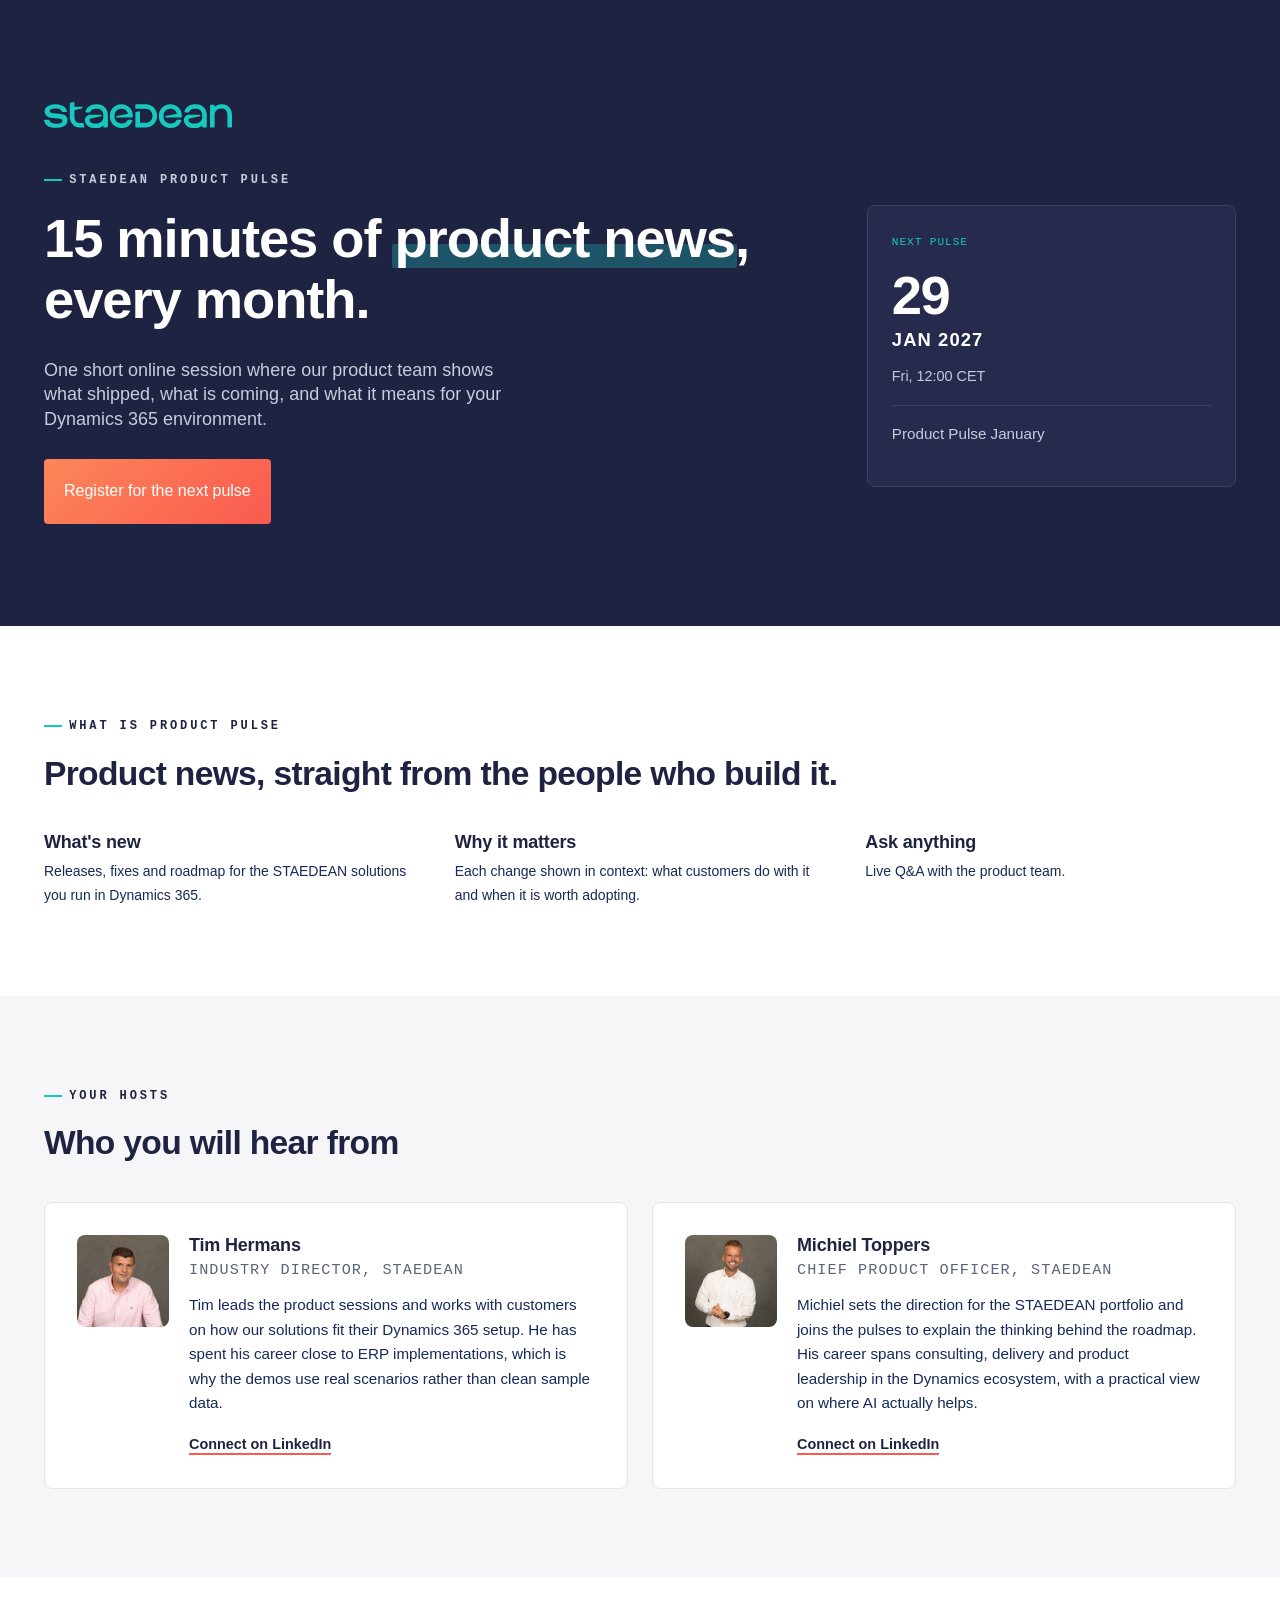
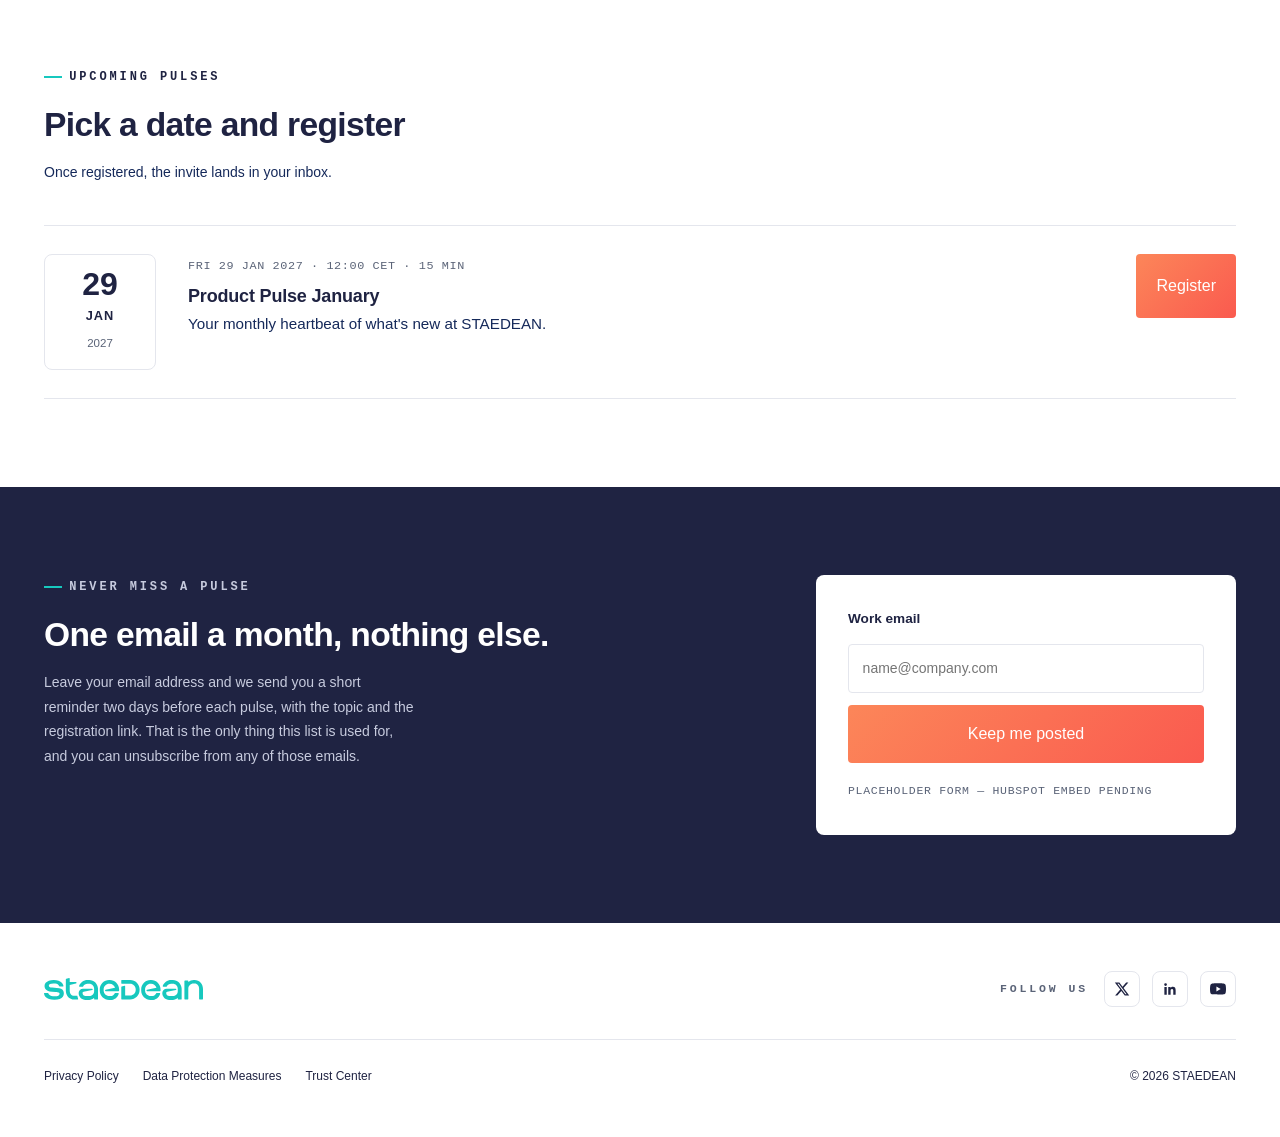
==== commit 77d74ec5: "sessions: switch to Product Pulse Live (29 Jan, 15 min, two hosts) - sessions.json: remove the Novem" ====
--- a/site/index.html
+++ b/site/index.html
@@ -3,20 +3,20 @@
 <head>
 <meta charset="utf-8">
 <meta name="viewport" content="width=device-width, initial-scale=1">
-<title>STAEDEAN Product Pulse — 30 minutes of product news, every month</title>
-<meta name="description" content="STAEDEAN Product Pulse is a free 30-minute online session with product news for Dynamics 365 Finance &amp; Supply Chain Management and Business Central. Register for the next pulse.">
+<title>STAEDEAN Product Pulse — 15 minutes of product news, every month</title>
+<meta name="description" content="STAEDEAN Product Pulse is a free 15-minute live online session with product news for Dynamics 365 Finance &amp; Supply Chain Management and Business Central. Register for the next pulse.">
 
 <!-- Open Graph / social -->
 <meta property="og:type" content="website">
 <meta property="og:site_name" content="STAEDEAN">
 <meta property="og:title" content="STAEDEAN Product Pulse">
-<meta property="og:description" content="30 minutes of product news, every month. Free and online.">
+<meta property="og:description" content="15 minutes of product news, live, every month. Free and online.">
 <meta property="og:url" content="https://pulse.staedean.com/">
 <meta property="og:image" content="https://pulse.staedean.com/assets/logo-staedean.svg">
 <meta property="og:locale" content="en_GB">
 <meta name="twitter:card" content="summary_large_image">
 <meta name="twitter:title" content="STAEDEAN Product Pulse">
-<meta name="twitter:description" content="30 minutes of product news, every month. Free and online.">
+<meta name="twitter:description" content="15 minutes of product news, live, every month. Free and online.">
 
 <link rel="icon" href="./assets/favicon.svg" type="image/svg+xml">
 <link rel="canonical" href="https://pulse.staedean.com/">
@@ -410,7 +410,7 @@
     <div class="hero__grid">
       <div>
         <span class="eyebrow">STAEDEAN Product Pulse</span>
-        <h1>30 minutes of <span class="h-mark">product news</span>, every month.</h1>
+        <h1>15 minutes of <span class="h-mark">product news</span>, every month.</h1>
         <p class="hero__sub">One short online session where our product team shows what shipped, what is coming, and what it means for your Dynamics 365 environment.</p>
         <div class="hero__actions">
           <a class="btn btn--primary" id="hero-cta" href="#upcoming">Register for the next pulse</a>
@@ -454,7 +454,7 @@
   <!-- ==================== SPEAKER ==================== -->
   <section id="speaker" class="band-paper-2" aria-labelledby="speaker-h">
     <div class="shell reveal">
-      <span class="eyebrow">Your host</span>
+      <span class="eyebrow">Your hosts</span>
       <h2 id="speaker-h">Who you will hear from</h2>
       <div class="speakers">
         <article class="speaker">
@@ -510,7 +510,7 @@
         <div>
           <span class="eyebrow">Never miss a pulse</span>
           <h2 id="subscribe-h">One email a month, nothing else.</h2>
-          <p>Leave your email address and we send you a short invite about ten days before each pulse, with the topic and the registration link. That is the only thing this list is used for, and you can unsubscribe from any of those emails.</p>
+          <p>Leave your email address and we send you a short reminder two days before each pulse, with the topic and the registration link. That is the only thing this list is used for, and you can unsubscribe from any of those emails.</p>
         </div>
         <div class="form-slot">
           <!--
@@ -629,7 +629,7 @@
 
   function timeString(date) {
     var p = parts(date);
-    var t = (p.hour && p.minute) ? p.hour + ":" + p.minute : "14:00";
+    var t = (p.hour && p.minute) ? p.hour + ":" + p.minute : "12:00";
     return t + " " + tzLabel(date);
   }
 
@@ -722,7 +722,7 @@
       li.appendChild(d);
 
       var body = el("div", "session__body");
-      var meta = el("p", "session__meta", longDate(s.date) + " · " + timeString(s.date) + " · 30 min");
+      var meta = el("p", "session__meta", longDate(s.date) + " · " + timeString(s.date) + " · 15 min");
       body.appendChild(meta);
       var h3 = el("h3", "session__title", s.title || "Product Pulse");
       body.appendChild(h3);
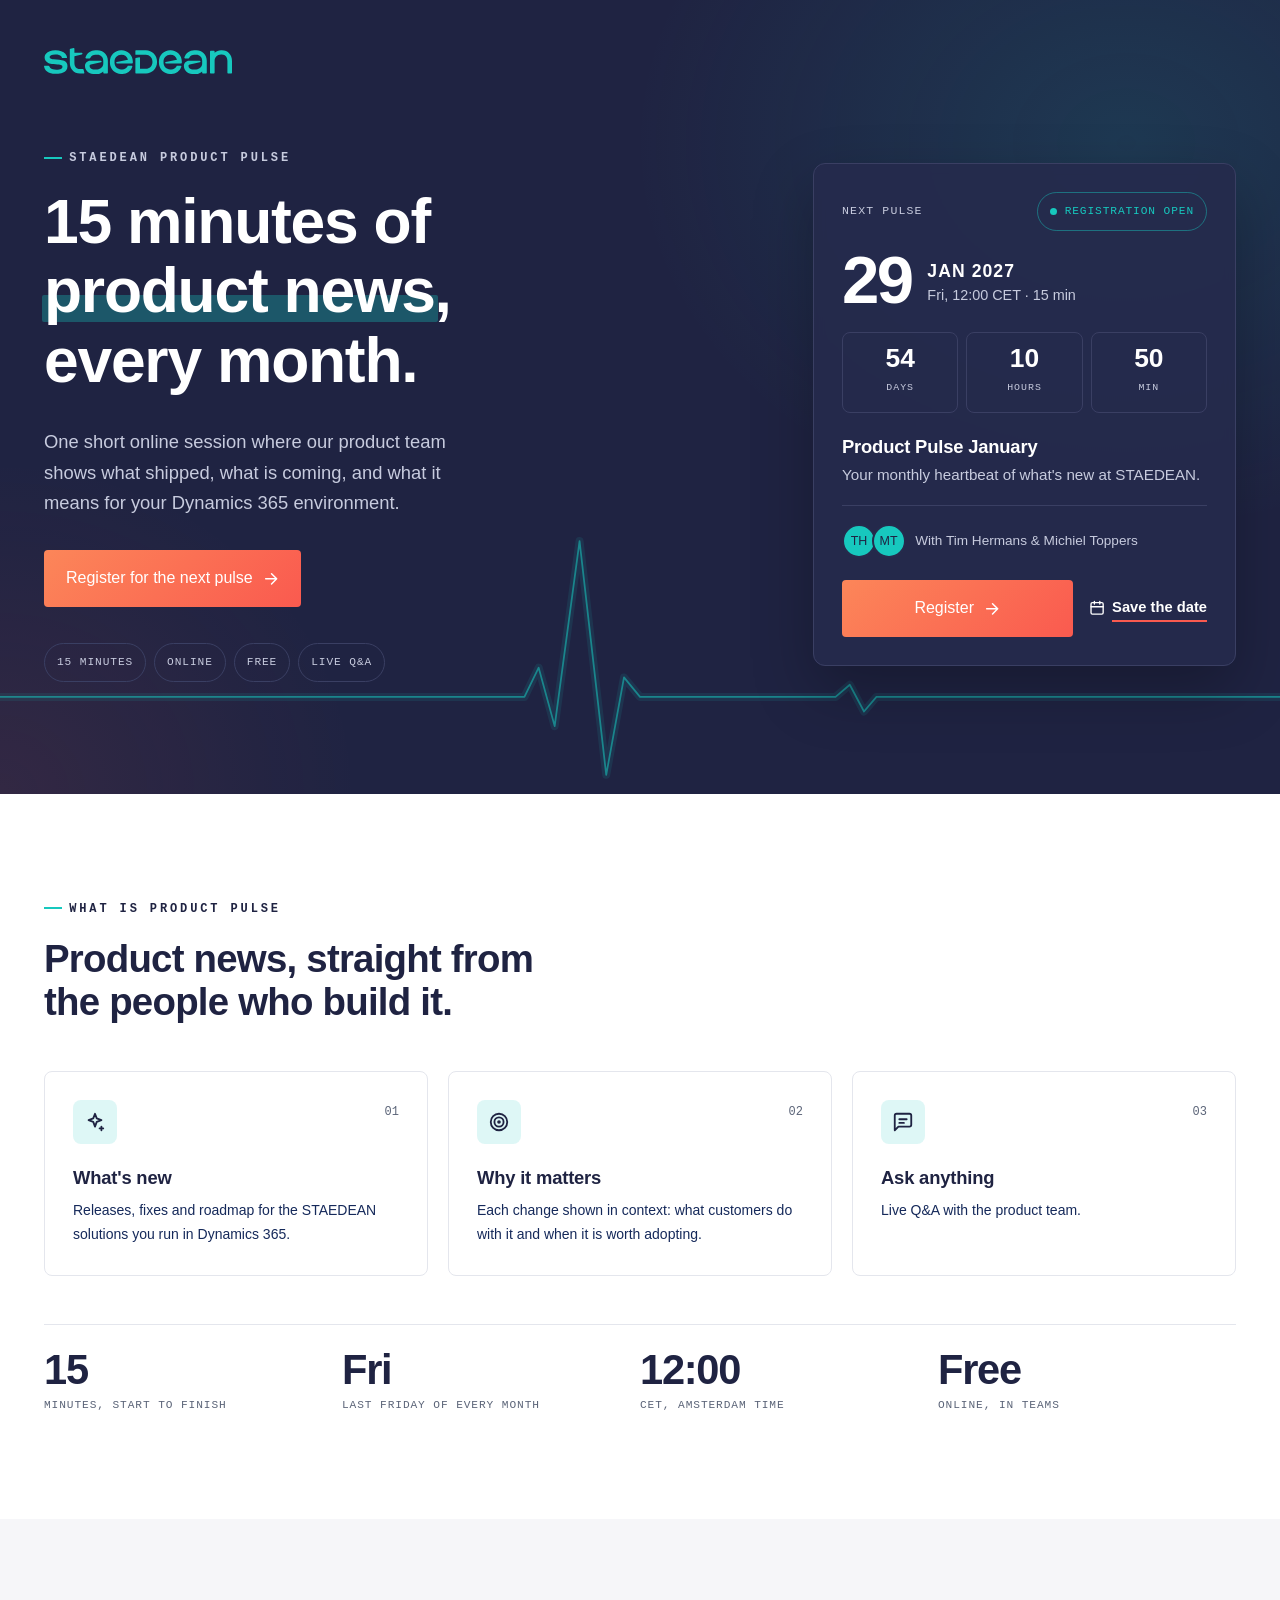
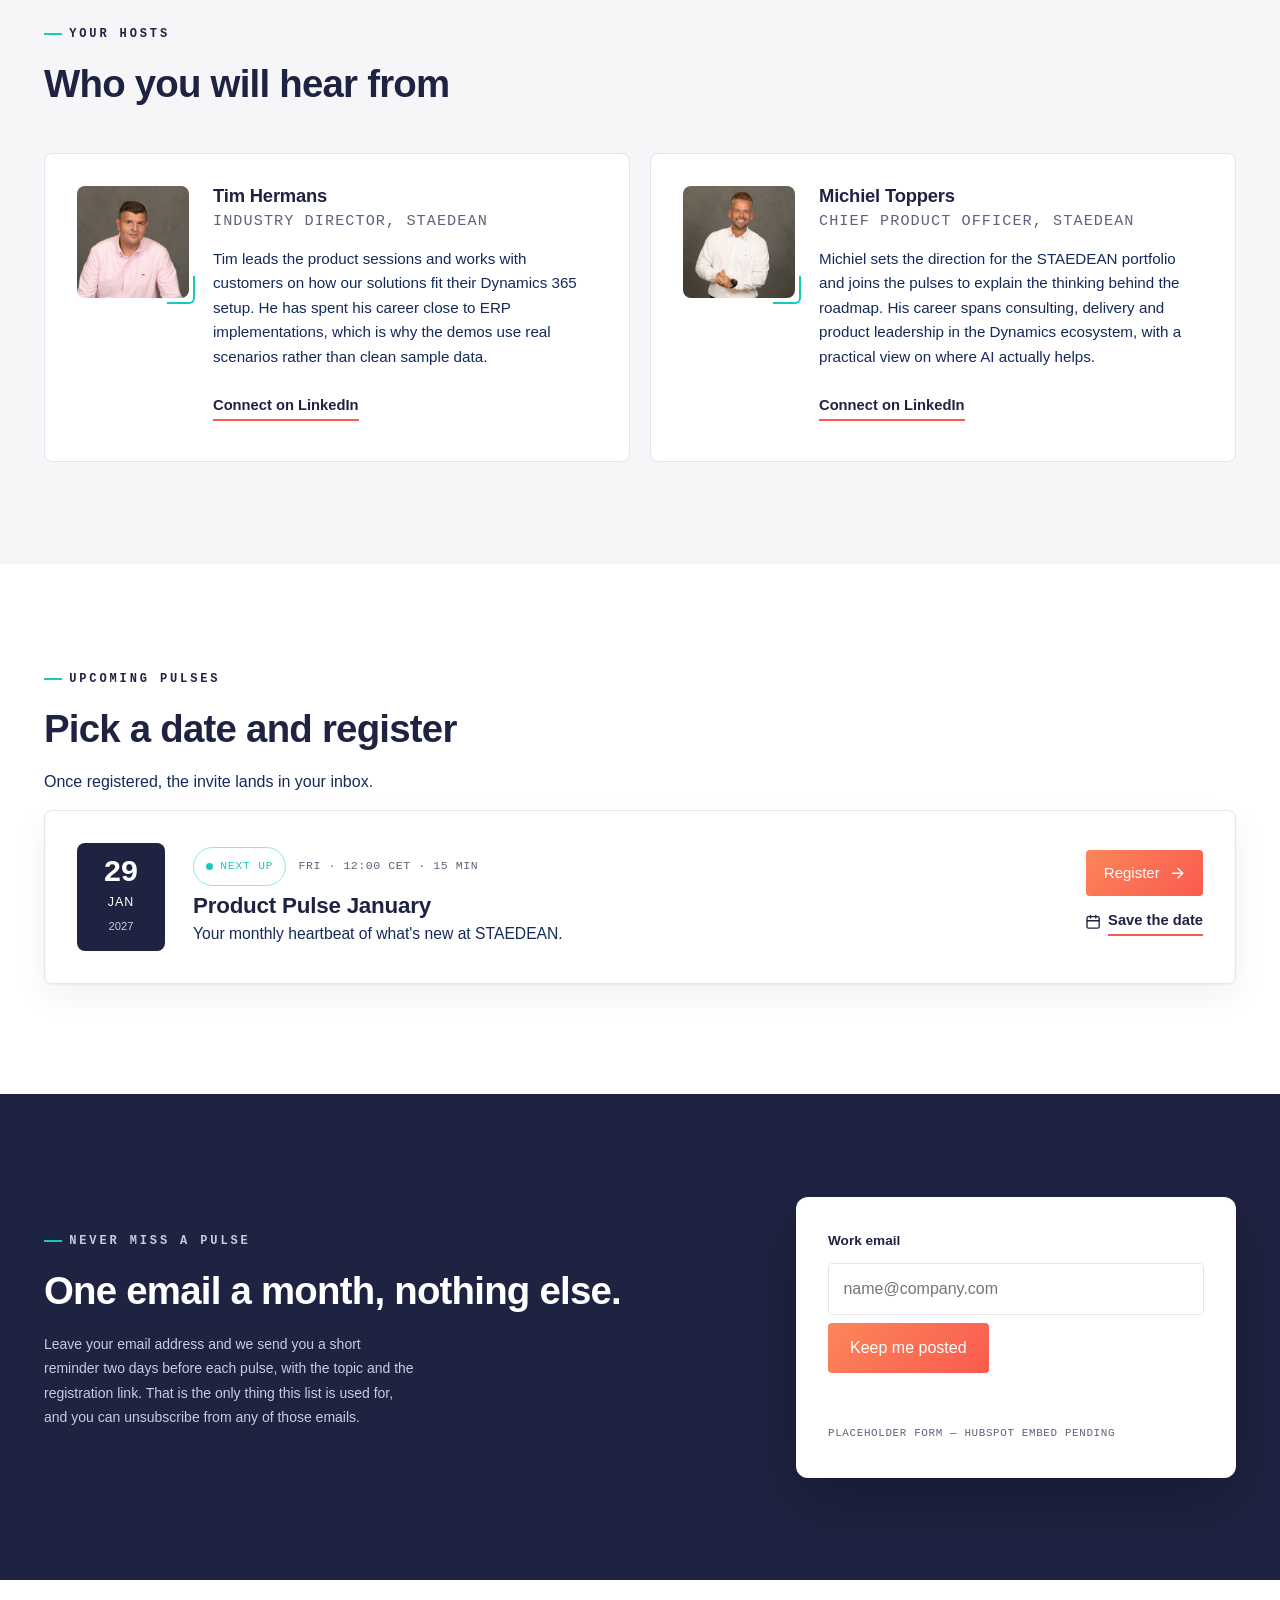
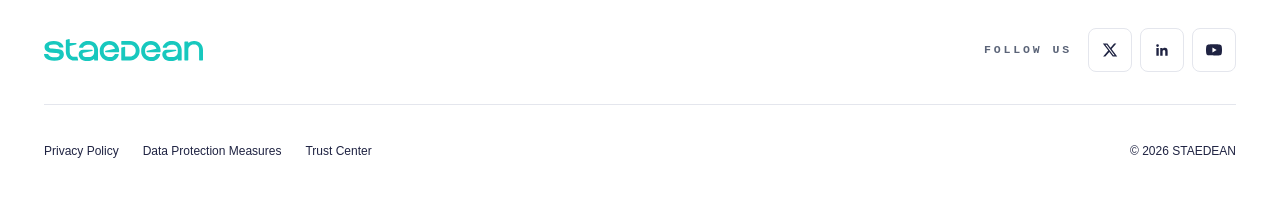
==== commit cf48627d: "Revamp the landing page design Same sections, copy, sessions.json schema, theme.css tokens and CSP a" ====
--- a/site/index.html
+++ b/site/index.html
@@ -18,9 +18,6 @@
 <meta name="twitter:title" content="STAEDEAN Product Pulse">
 <meta name="twitter:description" content="15 minutes of product news, live, every month. Free and online.">
 
-<link rel="icon" href="./assets/favicon.svg" type="image/svg+xml">
-<link rel="canonical" href="https://pulse.staedean.com/">
-
 <!--
   GitHub Pages cannot set custom HTTP response headers, so the Content-Security-Policy
   that used to live in the previous hosting platform's config file is carried
@@ -32,377 +29,398 @@
 -->
 <meta http-equiv="Content-Security-Policy" content="default-src 'self'; script-src 'self' 'unsafe-inline' https://*.hubspot.com https://*.hs-scripts.com https://*.hsforms.net https://*.hs-analytics.net https://*.hsadspixel.net https://*.hscollectedforms.net https://*.usemessages.com https://*.hs-banner.com https://www.googletagmanager.com https://*.google-analytics.com https://snap.licdn.com https://*.licdn.com; style-src 'self' 'unsafe-inline' https://fonts.googleapis.com; font-src 'self' https://fonts.gstatic.com https://staedean.com; img-src 'self' data: https://img.youtube.com https://i.ytimg.com https://*.hubspot.com https://*.hsforms.com https://*.hubspotusercontent.com https://*.google-analytics.com https://*.googletagmanager.com https://*.google.com https://*.doubleclick.net https://px.ads.linkedin.com https://*.licdn.com; connect-src 'self' https://*.hubspot.com https://*.hubapi.com https://*.hsforms.com https://*.hscollectedforms.net https://*.hs-banner.com https://*.google-analytics.com https://*.googletagmanager.com https://*.google.com https://*.doubleclick.net https://px.ads.linkedin.com; frame-src https://td.doubleclick.net https://www.googletagmanager.com https://www.youtube.com https://www.youtube-nocookie.com https://*.hubspot.com https://*.hsforms.com; base-uri 'self'; form-action 'self' https://*.hsforms.com">
 
+<link rel="icon" href="./assets/favicon.svg" type="image/svg+xml">
+<link rel="canonical" href="https://pulse.staedean.com/">
 <link rel="preconnect" href="https://staedean.com" crossorigin>
 <link rel="preconnect" href="https://fonts.googleapis.com">
 <link rel="preconnect" href="https://fonts.gstatic.com" crossorigin>
-<link href="https://fonts.googleapis.com/css2?family=JetBrains+Mono:wght@400;500&display=swap" rel="stylesheet">
-
+<link href="https://fonts.googleapis.com/css2?family=JetBrains+Mono:wght@400;500;700&display=swap" rel="stylesheet">
 <!-- Brand tokens (colours, fonts, spacing, radii). Marketing's edit surface — see docs/05-brand-changes-for-marketing.md -->
 <link rel="stylesheet" href="./theme.css">
 
 <style>
-/* ---------------- brand webfonts ----------------
-   Gilroy is STAEDEAN's licensed brand face. We load the exact same files
-   staedean.com serves, from staedean.com's own CDN, so this page renders
-   identically to the main site and we redistribute nothing ourselves.
-   Both files are single-weight (400); heavier headings are synthesised by
-   the browser, which is what the main site does too. */
-@font-face {
-  font-family: "Gilroy SemiBold";
-  src: url("https://staedean.com/hubfs/raw_assets/public/StaedeanTheme/fonts/gilroy-semibold.woff2") format("woff2");
-  font-weight: 400; font-style: normal; font-display: swap;
-}
-@font-face {
-  font-family: "Gilroy Medium";
-  src: url("https://staedean.com/hubfs/raw_assets/public/StaedeanTheme/fonts/gilroy-medium.woff2") format("woff2");
-  font-weight: 400; font-style: normal; font-display: swap;
-}
-
-/* ------------------------------------------------------------------
-   STAEDEAN component styles. Tokens live in theme.css (loaded above);
-   this block only consumes those custom properties, it does not
-   define colour/spacing tokens itself. One light palette — no dark mode.
-   ------------------------------------------------------------------ */
-
-/* ---------------- base ---------------- */
+@font-face { font-family: "Gilroy SemiBold"; src: url("https://staedean.com/hubfs/raw_assets/public/StaedeanTheme/fonts/gilroy-semibold.woff2") format("woff2"); font-weight: 400; font-display: swap; }
+@font-face { font-family: "Gilroy Medium"; src: url("https://staedean.com/hubfs/raw_assets/public/StaedeanTheme/fonts/gilroy-medium.woff2") format("woff2"); font-weight: 400; font-display: swap; }
+
+/* Consumes theme.css tokens only. Colour rule of thumb on this page:
+   coral = things you can click (CTA fill, hover borders, focus);
+   teal  = decorative signal marks (pulse line, eyebrow dash, season progress, h-mark). */
+
+/* ---------- base ---------- */
 *, *::before, *::after { box-sizing: border-box; }
 html, body { overflow-x: clip; }
-html { scroll-behavior: smooth; scroll-padding-top: 2rem; }
-@media (prefers-reduced-motion: reduce) { html { scroll-behavior: auto; } }
-
+html { scroll-behavior: smooth; scroll-padding-top: 5rem; }
 body {
-  margin: 0;
-  background: var(--color-paper);
-  color: var(--color-ink-2);
-  font-family: var(--font-body);
-  font-weight: 400;
-  font-size: var(--body-font-size);
-  line-height: var(--body-line-height);
+  margin: 0; background: var(--color-paper); color: var(--color-ink-2);
+  font-family: var(--font-body); font-size: var(--body-font-size); line-height: var(--body-line-height);
   -webkit-font-smoothing: antialiased;
 }
-
-h1, h2, h3, .display {
-  font-family: var(--font-display);
-  color: var(--color-ink);
-  letter-spacing: -0.02em;
-  line-height: 1.12;
-  margin: 0 0 0.5em;
-  font-weight: 700;
-}
-h1 { font-size: clamp(2.1rem, 5.2vw, 3.4rem); font-weight: 700; }
-h2 { font-size: clamp(1.5rem, 3vw, 2.1rem); }
-h3 { font-size: 1.125rem; letter-spacing: -0.01em; }
-p  { margin: 0 0 1rem; }
-a  { color: var(--color-coral); }
-
-.shell { max-width: var(--shell); margin-inline: auto; padding-inline: 1.5rem; }
-section { padding-block: clamp(3rem, 7vw, 5.5rem); }
+h1, h2, h3 { font-family: var(--font-display); color: var(--color-ink); letter-spacing: -0.02em; line-height: 1.12; margin: 0 0 0.5em; font-weight: 700; }
+h1, h2 { text-wrap: balance; }
+h1 { font-size: clamp(2.3rem, 5.6vw, 3.9rem); }
+h2 { font-size: clamp(1.6rem, 3.2vw, 2.4rem); }
+h3 { font-size: 1.15rem; letter-spacing: -0.01em; }
+p { margin: 0 0 1rem; }
+a { color: var(--color-coral); }
+img { max-width: 100%; }
+svg.i { width: 1.1em; height: 1.1em; flex: none; fill: none; stroke: currentColor; stroke-width: 2; stroke-linecap: round; stroke-linejoin: round; }
+
+.shell { max-width: var(--shell); margin-inline: auto; padding-inline: 1.5rem; position: relative; }
+section { padding-block: clamp(4rem, 8vw, 6.5rem); }
+.section-head { max-width: 46rem; }
+.section-head p { font-size: 1rem; }
 
 .eyebrow {
-  font-family: var(--font-mono);
-  text-transform: uppercase;
-  letter-spacing: var(--eyebrow-letter-spacing);
-  font-size: 0.75rem;
-  font-weight: 700;
-  color: var(--color-ink);
-  margin: 0 0 1rem;
-  display: block;
-}
-.eyebrow::before {
-  /* The one place teal is still allowed: a small accent dash, not a fill. */
-  content: ""; display: inline-block; width: 1.5em; height: 2px;
-  margin-right: 0.6em; vertical-align: middle; background: var(--color-teal);
-}
+  font-family: var(--font-mono); text-transform: uppercase; letter-spacing: var(--eyebrow-letter-spacing);
+  font-size: 0.75rem; font-weight: 700; color: var(--color-ink); margin: 0 0 1rem; display: block;
+}
+.eyebrow::before { content: ""; display: inline-block; width: 1.5em; height: 2px; margin-right: 0.6em; vertical-align: middle; background: var(--color-teal); }
 
 .h-mark { position: relative; white-space: nowrap; z-index: 0; }
 .h-mark::after {
-  content: ""; position: absolute; left: -0.04em; right: -0.04em;
-  bottom: 0.02em; height: 0.44em;
-  background: var(--color-teal); opacity: 0.30;
-  border-radius: 2px; z-index: -1;
-}
-
-:focus-visible { outline: 2px solid var(--color-focus); outline-offset: 2px; border-radius: 3px; }
-
-.skip-link {
-  position: absolute; left: -9999px; top: 0; z-index: 99;
-  background: var(--color-navy); color: #fff;
-  padding: 0.7rem 1.1rem; border-radius: 0 0 var(--radius-input) 0; font-weight: 600;
-}
+  content: ""; position: absolute; left: -0.04em; right: -0.04em; bottom: 0.04em; height: 0.44em;
+  background: var(--color-teal); opacity: 0.32; border-radius: 2px; z-index: -1;
+  transform-origin: left; animation: mark-in 900ms var(--ease-out) 500ms both;
+}
+@keyframes mark-in { from { transform: scaleX(0); } to { transform: scaleX(1); } }
+
+:focus-visible { outline: 2px solid var(--color-focus); outline-offset: 3px; border-radius: 3px; }
+.skip-link { position: absolute; left: -9999px; top: 0; z-index: 99; background: var(--color-navy); color: #fff; padding: 0.7rem 1.1rem; }
 .skip-link:focus { left: 0; }
-
-.visually-hidden {
-  position: absolute; width: 1px; height: 1px; overflow: hidden;
-  clip: rect(0 0 0 0); clip-path: inset(50%); white-space: nowrap;
-}
-
-/* ---------------- buttons ---------------- */
+.visually-hidden { position: absolute; width: 1px; height: 1px; overflow: hidden; clip-path: inset(50%); white-space: nowrap; }
+
+/* ---------- buttons, chips, links ---------- */
 .btn {
-  display: inline-flex; align-items: center; justify-content: center; gap: 0.5rem;
-  font-family: var(--font-body); font-size: 16px; font-weight: 400;
-  padding: 20px; border-radius: var(--radius-input);
-  border: 1px solid transparent; text-decoration: none; cursor: pointer;
-  text-transform: none;
-  transition: box-shadow var(--dur-fast) var(--ease-out),
-              border-color var(--dur-fast) var(--ease-out),
-              color var(--dur-fast) var(--ease-out);
-  white-space: nowrap;
-}
-.btn[hidden], section[hidden] { display: none; }
-/* Belt and braces: keep the HubSpot chat launcher off this page. */
-#hubspot-messages-iframe-container, #hs-web-interactives-floating-container { display: none !important; }
-/* Primary CTA — the coral gradient fill from staedean.com. Hover is a glow, never a colour swap. */
-.btn--primary { background: var(--btn-primary-bg); color: var(--btn-primary-color); border: none; }
-.btn--primary:hover {
-  box-shadow: 0 4px 14px rgba(250, 90, 79, 0.35), 0 1px 4px rgba(250, 90, 79, 0.45);
-}
-
-/* Secondary CTA — staedean.com has no outlined/ghost button, only a plain text link. */
-.btn--ghost {
-  background: transparent; color: var(--color-ink);
-  border: none; padding: 20px 0; text-decoration: underline; text-decoration-color: transparent;
-}
+  display: inline-flex; align-items: center; justify-content: center; gap: 0.55rem;
+  font-family: var(--font-body); font-size: 16px; padding: 16px 22px; min-height: 48px;
+  border-radius: var(--radius-input); border: none; text-decoration: none; cursor: pointer; white-space: nowrap;
+  transition: box-shadow var(--dur-fast) var(--ease-out), transform var(--dur-fast) var(--ease-out);
+}
+.btn--sm { font-size: 15px; padding: 11px 18px; min-height: 44px; }
+.btn--primary { background: var(--btn-primary-bg); color: var(--btn-primary-color); }
+.btn--primary:hover { box-shadow: 0 6px 18px rgba(250, 90, 79, 0.35), 0 1px 4px rgba(250, 90, 79, 0.45); transform: translateY(-1px); }
+.btn--primary:active { transform: translateY(0); box-shadow: none; }
+.btn--primary .i { transition: transform var(--dur-fast) var(--ease-out); }
+.btn--primary:hover .i { transform: translateX(3px); }
+.btn--ghost { background: transparent; color: var(--color-ink); padding-inline: 4px; text-decoration: underline; text-decoration-color: transparent; text-underline-offset: 5px; }
 .btn--ghost:hover { text-decoration-color: currentColor; }
-
 .on-band .btn--ghost { color: var(--band-ink); }
 
-.btn[aria-disabled="true"],
-.btn:disabled {
-  background: transparent; color: var(--color-muted);
-  border: 1px dashed var(--color-rule); cursor: not-allowed; font-weight: 500;
-}
-
-/* ---------------- bands ---------------- */
+.chip {
+  display: inline-flex; align-items: center; gap: 0.45rem; font-family: var(--font-mono); font-size: 0.7rem;
+  text-transform: uppercase; letter-spacing: 0.08em; padding: 0.4rem 0.75rem; border-radius: var(--radius-pill);
+  border: 1px solid var(--color-rule); color: var(--color-muted); white-space: nowrap;
+}
+.chip--live { border-color: color-mix(in srgb, var(--color-teal) 45%, transparent); color: var(--color-teal); }
+.chip--live::before { content: ""; width: 7px; height: 7px; border-radius: 50%; background: currentColor; }
+.chip--alert { border-color: var(--color-alert); color: var(--color-alert); }
+.on-band .chip { border-color: var(--band-rule); color: var(--band-ink-2); }
+.on-band .chip--live { color: var(--color-teal); border-color: color-mix(in srgb, var(--color-teal) 45%, transparent); }
+
+.link-accent {
+  display: inline-flex; align-items: center; gap: 0.45rem; min-height: 44px;
+  color: var(--color-ink); text-decoration: none; font-weight: 600; font-size: 0.92rem;
+}
+.link-accent span { border-bottom: 2px solid var(--color-coral); padding-bottom: 1px; transition: border-color var(--dur-fast) var(--ease-out); }
+.link-accent:hover span { border-bottom-color: var(--color-ink); }
+.on-band .link-accent { color: var(--band-ink); }
+.on-band .link-accent:hover span { border-bottom-color: var(--band-ink); }
+
+/* ---------- sticky top bar (appears once the hero scrolls away) ---------- */
+.topbar {
+  position: fixed; inset: 0 0 auto; z-index: 50;
+  background: color-mix(in srgb, var(--color-paper) 88%, transparent);
+  backdrop-filter: saturate(1.4) blur(12px); -webkit-backdrop-filter: saturate(1.4) blur(12px);
+  border-bottom: 1px solid var(--color-rule);
+  transform: translateY(-105%); transition: transform var(--dur-base) var(--ease-out);
+}
+.topbar.is-on { transform: none; }
+.topbar__in { display: flex; align-items: center; gap: 1.5rem; min-height: 64px; }
+.topbar__logo { display: block; padding-block: 12px; }
+.topbar__logo img { height: 20px; width: auto; display: block; }
+.topbar__nav { display: none; gap: 0.25rem; list-style: none; margin: 0 auto; padding: 0; }
+.topbar__nav a {
+  display: block; padding: 0.6rem 0.8rem; color: var(--color-ink); text-decoration: none; font-size: 0.9rem;
+  position: relative;
+}
+.topbar__nav a::after {
+  content: ""; position: absolute; left: 0.8rem; right: 0.8rem; bottom: 0.3rem; height: 2px;
+  background: var(--color-teal); transform: scaleX(0); transform-origin: left; transition: transform var(--dur-base) var(--ease-out);
+}
+.topbar__nav a:hover::after, .topbar__nav a[aria-current="true"]::after { transform: scaleX(1); }
+.topbar__cta { margin-left: auto; display: flex; align-items: center; gap: 1rem; }
+.topbar__next { font-family: var(--font-mono); font-size: 0.72rem; text-transform: uppercase; letter-spacing: 0.08em; color: var(--color-muted); display: none; }
+@media (min-width: 900px) { .topbar__nav { display: flex; } .topbar__cta { margin-left: 0; } .topbar__next { display: inline; } }
+
+/* ---------- hero ---------- */
 .band-galaxy { background: var(--band-bg); color: var(--band-ink-2); }
 .band-galaxy h1, .band-galaxy h2, .band-galaxy h3 { color: var(--band-ink); }
 .band-galaxy .eyebrow { color: var(--band-ink-2); }
 
-.band-sapphire { background: var(--color-paper-band); color: var(--band-ink-2); }
+.hero {
+  position: relative; overflow: hidden; padding-block: clamp(2rem, 4vw, 3rem) clamp(4rem, 9vw, 7rem);
+  background:
+    radial-gradient(55% 70% at 88% 18%, color-mix(in srgb, var(--color-teal) 13%, transparent), transparent 70%),
+    radial-gradient(40% 60% at 0% 100%, color-mix(in srgb, var(--color-coral) 9%, transparent), transparent 70%),
+    var(--band-bg);
+}
+.hero__pulse { position: absolute; inset: auto 0 0 0; width: 100%; height: 46%; pointer-events: none; z-index: 0; }
+.hero__pulse path { fill: none; stroke: var(--color-teal); vector-effect: non-scaling-stroke; stroke-linejoin: round; }
+.hero__pulse .glow { stroke-width: 8; opacity: 0.10; }
+.hero__pulse .line { stroke-width: 1.75; opacity: 0.55; }
+.hero__pulse path { stroke-dasharray: 1; stroke-dashoffset: 1; animation: draw 2.4s var(--ease-out) 300ms forwards; }
+@keyframes draw { to { stroke-dashoffset: 0; } }
+
+.hero__brand { display: flex; align-items: center; justify-content: space-between; gap: 1rem; margin-bottom: clamp(2.5rem, 6vw, 4.5rem); position: relative; z-index: 1; }
+.hero__brand img { height: 26px; width: auto; display: block; }
+.hero__grid { display: grid; gap: clamp(2.5rem, 5vw, 4rem); grid-template-columns: 1fr; position: relative; z-index: 1; }
+@media (min-width: 900px) { .hero__grid { grid-template-columns: minmax(0, 1.25fr) minmax(340px, 0.75fr); align-items: center; } }
+.hero__sub { font-size: 1.15rem; line-height: 1.65; max-width: 44ch; color: var(--band-ink-2); }
+.hero__actions { display: flex; flex-wrap: wrap; align-items: center; gap: 0.75rem 1.25rem; margin-top: 2rem; }
+.hero__facts { display: flex; flex-wrap: wrap; gap: 0.5rem; list-style: none; padding: 0; margin: 2.25rem 0 0; }
+
+/* next-pulse card */
+.next {
+  background: color-mix(in srgb, var(--band-bg-2) 88%, transparent);
+  border: 1px solid var(--band-rule); border-radius: calc(var(--radius-card) + 4px);
+  padding: 1.75rem; backdrop-filter: blur(6px);
+  box-shadow: 0 24px 60px rgba(0, 0, 0, 0.25);
+}
+.next__top { display: flex; justify-content: space-between; align-items: center; gap: 1rem; margin-bottom: 1.25rem; }
+.next__label { white-space: nowrap; font-family: var(--font-mono); font-size: 0.72rem; text-transform: uppercase; letter-spacing: 0.1em; color: var(--band-ink-2); }
+.next__date { display: flex; align-items: flex-end; gap: 1rem; }
+.next__day { font-family: var(--font-display); font-weight: 700; font-size: 4.2rem; line-height: 0.85; color: var(--band-ink); letter-spacing: -0.04em; font-variant-numeric: tabular-nums; }
+.next__mon { font-family: var(--font-display); font-weight: 700; font-size: 1.1rem; text-transform: uppercase; letter-spacing: 0.06em; color: var(--band-ink); }
+.next__when { font-size: 0.9rem; color: var(--band-ink-2); }
+.count { display: grid; grid-template-columns: repeat(3, 1fr); gap: 0.5rem; margin: 1.5rem 0; }
+.count div { border: 1px solid var(--band-rule); border-radius: var(--radius-card); padding: 0.7rem 0.5rem; text-align: center; }
+.count b { display: block; font-family: var(--font-display); font-size: 1.65rem; line-height: 1.1; color: var(--band-ink); font-variant-numeric: tabular-nums; }
+.count span { font-family: var(--font-mono); font-size: 0.62rem; text-transform: uppercase; letter-spacing: 0.1em; color: var(--band-ink-2); }
+.next__title { font-size: 1.15rem; margin: 0 0 0.35rem; }
+.next__teaser { font-size: 0.95rem; color: var(--band-ink-2); margin: 0; }
+.next__people { display: flex; align-items: center; gap: 0.6rem; margin-top: 1.1rem; padding-top: 1.1rem; border-top: 1px solid var(--band-rule); font-size: 0.85rem; }
+.avatar {
+  width: 34px; height: 34px; border-radius: 50%; flex: none; display: grid; place-items: center;
+  font-family: var(--font-display); font-size: 0.78rem; color: var(--color-navy); background: var(--color-teal);
+  border: 2px solid var(--band-bg-2);
+}
+.avatar + .avatar { margin-left: -14px; }
+.next__actions { display: flex; flex-wrap: wrap; align-items: center; gap: 0.5rem 1rem; margin-top: 1.4rem; }
+.next__actions .btn { flex: 1 1 auto; }
+
+/* ---------- what ---------- */
+.cols { display: grid; gap: 1.25rem; grid-template-columns: 1fr; margin-top: 3rem; list-style: none; padding: 0; }
+@media (min-width: 760px) { .cols { grid-template-columns: repeat(3, 1fr); } }
+.feature { border: 1px solid var(--color-rule); border-radius: var(--radius-card); padding: 1.75rem; position: relative; }
+.feature__icon {
+  width: 44px; height: 44px; border-radius: var(--radius-card); display: grid; place-items: center; margin-bottom: 1.5rem;
+  background: color-mix(in srgb, var(--color-teal) 14%, transparent); color: var(--color-navy);
+}
+.feature__icon .i { width: 22px; height: 22px; }
+.feature__n { position: absolute; top: 1.75rem; right: 1.75rem; font-family: var(--font-mono); font-size: 0.75rem; color: var(--color-muted); }
+.feature p { margin: 0; }
+.facts { display: grid; grid-template-columns: repeat(2, 1fr); margin-top: 3rem; border-top: 1px solid var(--color-rule); }
+@media (min-width: 760px) { .facts { grid-template-columns: repeat(4, 1fr); } }
+.facts div { padding: 1.5rem 1rem 0 0; }
+.facts b { display: block; font-family: var(--font-display); font-size: clamp(1.9rem, 4vw, 2.6rem); line-height: 1; color: var(--color-ink); font-variant-numeric: tabular-nums; letter-spacing: -0.03em; }
+.facts span { font-family: var(--font-mono); font-size: 0.7rem; text-transform: uppercase; letter-spacing: 0.08em; color: var(--color-muted); }
+
+/* ---------- speakers ---------- */
+.band-paper-2 { background: var(--color-paper-2); }
+.speakers { display: grid; gap: 1.25rem; grid-template-columns: 1fr; margin-top: 3rem; }
+@media (min-width: 760px) { .speakers { grid-template-columns: repeat(2, 1fr); } }
+.speaker { display: grid; grid-template-columns: 112px 1fr; gap: 1.5rem; align-items: start; background: var(--color-paper); border: 1px solid var(--color-rule); border-radius: var(--radius-card); padding: 2rem; }
+@media (max-width: 480px) { .speaker { grid-template-columns: 1fr; } }
+.speaker__photo { position: relative; width: 112px; }
+.speaker__photo img { width: 112px; height: 112px; border-radius: var(--radius-card); object-fit: cover; display: block; }
+.speaker__photo::after { content: ""; position: absolute; right: -6px; bottom: -6px; width: 28px; height: 28px; border-right: 2px solid var(--color-teal); border-bottom: 2px solid var(--color-teal); border-radius: 0 0 6px 0; }
+.speaker h3 { margin-bottom: 0.15rem; }
+.speaker__role { font-family: var(--font-mono); font-size: 0.72rem; text-transform: uppercase; letter-spacing: 0.07em; color: var(--color-muted); margin: 0 0 0.8rem; }
+.speaker p { font-size: 0.95rem; }
+
+/* ---------- season timeline ---------- */
+.season { margin-top: 3rem; border: 1px solid var(--color-rule); border-radius: var(--radius-card); padding: 1.5rem 1.5rem 1.25rem; }
+.season__head { display: flex; justify-content: space-between; align-items: baseline; gap: 1rem; flex-wrap: wrap; margin-bottom: 1.25rem; }
+.season__head h3 { margin: 0; font-size: 1rem; }
+.season__head span { font-family: var(--font-mono); font-size: 0.72rem; text-transform: uppercase; letter-spacing: 0.08em; color: var(--color-muted); }
+.season__frame { overflow-x: auto; scroll-snap-type: x proximity; margin-inline: -0.5rem; padding: 0.25rem 0.5rem 0.5rem; }
+.season__track { --n: 8; --p: 0; position: relative; display: grid; grid-template-columns: repeat(var(--n), minmax(64px, 1fr)); list-style: none; margin: 0; padding: 0; min-width: calc(var(--n) * 64px); }
+.season__track::before, .season__track::after {
+  content: ""; position: absolute; top: 21px; height: 2px; left: calc(50% / var(--n));
+}
+.season__track::before { right: calc(50% / var(--n)); background: var(--color-rule); }
+.season__track::after { width: calc((100% - 100% / var(--n)) * var(--p)); background: var(--color-teal); transition: width 1.2s var(--ease-out); }
+.season__track li { scroll-snap-align: center; }
+.node {
+  display: flex; flex-direction: column; align-items: center; gap: 0.5rem; padding: 0.25rem 0 0.4rem;
+  text-decoration: none; color: var(--color-muted); position: relative; z-index: 1; border-radius: var(--radius-card);
+  min-height: 44px;
+}
+.node__dot {
+  width: 36px; height: 36px; border-radius: 50%; display: grid; place-items: center; background: var(--color-paper);
+  border: 2px solid var(--color-rule); font-family: var(--font-display); font-size: 0.78rem; color: var(--color-ink);
+  transition: transform var(--dur-fast) var(--ease-out), border-color var(--dur-fast) var(--ease-out);
+}
+.node__m { font-family: var(--font-mono); font-size: 0.68rem; text-transform: uppercase; letter-spacing: 0.08em; }
+.node:hover .node__dot, .node:focus-visible .node__dot, .node.is-sel .node__dot { transform: scale(1.12); border-color: var(--color-coral); }
+.node.is-past .node__dot { background: var(--color-navy); border-color: var(--color-navy); color: #fff; }
+.node.is-next .node__dot { border-color: var(--color-teal); box-shadow: 0 0 0 5px color-mix(in srgb, var(--color-teal) 22%, transparent); }
+.node.is-next .node__m { color: var(--color-ink); font-weight: 700; }
+.node.is-cancelled .node__dot { border-style: dashed; color: var(--color-muted); text-decoration: line-through; }
+.season__readout { display: flex; gap: 0.75rem; align-items: baseline; flex-wrap: wrap; margin-top: 0.75rem; padding-top: 1rem; border-top: 1px solid var(--color-rule); min-height: 3.2rem; }
+.season__readout b { font-family: var(--font-display); color: var(--color-ink); font-weight: 400; }
+.season__readout .when { font-family: var(--font-mono); font-size: 0.72rem; text-transform: uppercase; letter-spacing: 0.08em; color: var(--color-muted); }
+
+/* ---------- upcoming list ---------- */
+.hint { display: flex; gap: 0.5rem; align-items: center; color: var(--color-muted); font-size: 0.88rem; margin: 2rem 0 0; }
+.sessions { list-style: none; margin: 1rem 0 0; padding: 0; }
+.session {
+  display: grid; gap: 1rem 1.75rem; grid-template-columns: 1fr; padding: 1.5rem; margin-inline: -1.5rem;
+  border-top: 1px solid var(--color-rule); border-radius: var(--radius-card);
+  transition: background-color var(--dur-base) var(--ease-out);
+}
+.session:last-child { border-bottom: 1px solid var(--color-rule); }
+@media (min-width: 760px) { .session { grid-template-columns: 88px minmax(0, 1fr) auto; align-items: center; } }
+.session:target, .session.is-flash { background: color-mix(in srgb, var(--color-teal) 9%, transparent); }
+.session--next {
+  border: 1px solid var(--color-rule); background: var(--color-paper); margin-block: 0.5rem; margin-inline: 0;
+  box-shadow: 0 1px 2px rgba(31, 35, 66, 0.06), 0 12px 32px rgba(31, 35, 66, 0.06);
+}
+@media (min-width: 760px) { .session--next { padding: 2rem; } }
+.session--next + .session { border-top: none; }
+.date-block { width: 88px; text-align: center; border: 1px solid var(--color-rule); border-radius: var(--radius-card); padding: 0.7rem 0.25rem; background: var(--color-paper); }
+.date-block b { display: block; font-family: var(--font-display); font-size: 1.9rem; line-height: 1; color: var(--color-ink); font-variant-numeric: tabular-nums; }
+.date-block span { display: block; font-family: var(--font-display); font-size: 0.78rem; text-transform: uppercase; letter-spacing: 0.08em; color: var(--color-ink); margin-top: 0.25rem; }
+.date-block small { display: block; font-size: 0.7rem; color: var(--color-muted); }
+.session--next .date-block { border-color: transparent; background: var(--color-navy); }
+.session--next .date-block b, .session--next .date-block span { color: #fff; }
+.session--next .date-block small { color: var(--band-ink-2); }
+.session__meta { display: flex; flex-wrap: wrap; align-items: center; gap: 0.4rem 0.75rem; font-family: var(--font-mono); font-size: 0.72rem; letter-spacing: 0.05em; text-transform: uppercase; color: var(--color-muted); margin: 0 0 0.4rem; }
+.session__title { margin: 0 0 0.3rem; }
+.session--next .session__title { font-size: 1.4rem; }
+.session__teaser { margin: 0; font-size: 0.98rem; max-width: 60ch; }
+.session__action { display: flex; flex-wrap: wrap; align-items: center; gap: 0.25rem 1rem; }
+@media (min-width: 760px) { .session__action { flex-direction: column; align-items: flex-end; } }
+.session--cancelled .session__title { text-decoration: line-through; color: var(--color-muted); }
+
+/* ---------- past ---------- */
+.past-grid { display: grid; gap: 1.25rem; grid-template-columns: 1fr; margin-top: 3rem; padding: 0; list-style: none; }
+@media (min-width: 620px) { .past-grid { grid-template-columns: repeat(2, 1fr); } }
+@media (min-width: 960px) { .past-grid { grid-template-columns: repeat(3, 1fr); } }
+.past-card {
+  position: relative; border: 1px solid var(--color-rule); border-radius: var(--radius-card); overflow: hidden;
+  display: flex; flex-direction: column; background: var(--color-paper);
+  transition: border-color var(--dur-base) var(--ease-out), transform var(--dur-base) var(--ease-out), box-shadow var(--dur-base) var(--ease-out);
+}
+.past-card.has-video:hover { border-color: var(--color-coral); transform: translateY(-3px); box-shadow: 0 14px 34px rgba(31, 35, 66, 0.10); }
+.thumb { position: relative; aspect-ratio: 16 / 9; overflow: hidden; background: var(--band-bg); }
+.thumb img { width: 100%; height: 100%; object-fit: cover; display: block; transition: transform 600ms var(--ease-out); }
+.past-card.has-video:hover .thumb img { transform: scale(1.04); }
+.thumb__play {
+  position: absolute; inset: 0; margin: auto; width: 58px; height: 58px; border-radius: 50%; display: grid; place-items: center;
+  background: var(--btn-primary-bg); color: #fff; box-shadow: 0 8px 24px rgba(0, 0, 0, 0.3);
+  transition: transform var(--dur-base) var(--ease-out);
+}
+.past-card.has-video:hover .thumb__play { transform: scale(1.1); }
+.thumb__play svg { width: 20px; height: 20px; margin-left: 3px; fill: currentColor; }
+.thumb--empty { display: grid; place-items: center; align-content: center; gap: 0.25rem; color: var(--band-ink-2); }
+.thumb--empty svg { position: absolute; inset: auto 0 8% 0; width: 100%; height: 30%; }
+.thumb--empty svg path { fill: none; stroke: var(--color-teal); stroke-width: 1.5; opacity: 0.5; vector-effect: non-scaling-stroke; }
+.thumb--empty span { position: relative; font-family: var(--font-mono); font-size: 0.7rem; text-transform: uppercase; letter-spacing: 0.1em; }
+.past-card__body { padding: 1.5rem 1.75rem 1.75rem; display: flex; flex-direction: column; gap: 0.4rem; flex: 1; }
+.past-card .past-card__date { font-family: var(--font-mono); font-size: 0.72rem; text-transform: uppercase; letter-spacing: 0.07em; color: var(--color-muted); margin: 0; }
+.past-card h3 { font-size: 1.05rem; margin: 0; }
+.past-card p { font-size: 0.92rem; margin: 0; }
+.past-card__link { margin-top: auto; padding-top: 0.5rem; }
+.past-card__link a::after { content: ""; position: absolute; inset: 0; } /* whole card clickable */
+.show-all { margin-top: 2rem; }
+
+/* ---------- subscribe ---------- */
+.band-sapphire { background: var(--color-paper-band); color: var(--band-ink-2); position: relative; overflow: hidden; }
 .band-sapphire h2 { color: var(--band-ink); }
 .band-sapphire .eyebrow { color: var(--band-ink-2); }
-
-.band-paper-2 { background: var(--color-paper-2); }
-
-/* ---------------- hero ---------------- */
-.hero { padding-block: clamp(3.5rem, 8vw, 6.5rem); }
-.hero__grid {
-  display: grid; gap: clamp(2rem, 5vw, 3.5rem);
-  grid-template-columns: 1fr;
-  align-items: start;
-}
-@media (min-width: 860px) {
-  .hero__grid { grid-template-columns: minmax(0, 1.35fr) minmax(280px, 0.65fr); align-items: center; }
-}
-.hero__sub { font-size: 1.125rem; max-width: 46ch; color: var(--band-ink-2); }
-.hero__actions { display: flex; flex-wrap: wrap; gap: 0.75rem; margin-top: 1.75rem; }
-.hero__brand { margin-bottom: 2.5rem; }
-.hero__brand img { height: 26px; width: auto; display: block; }
-
-/* date tile */
-.tile {
-  border: 1px solid var(--band-rule); border-radius: var(--radius-card);
-  background: var(--band-bg-2); padding: 1.5rem; text-align: left;
-}
-.tile__label {
-  font-family: var(--font-mono); text-transform: uppercase; letter-spacing: 0.08em;
-  font-size: 0.7rem; color: var(--color-teal); margin: 0 0 0.9rem;
-}
-.tile__day {
-  font-family: var(--font-display); font-weight: 700; font-size: 3.4rem; line-height: 1;
-  color: var(--band-ink); font-variant-numeric: tabular-nums; letter-spacing: -0.03em;
-}
-.tile__month {
-  font-family: var(--font-display); font-weight: 700; font-size: 1.15rem;
-  text-transform: uppercase; letter-spacing: 0.06em; color: var(--band-ink); margin-top: 0.25rem;
-}
-.tile__time { font-size: 0.9rem; color: var(--band-ink-2); margin-top: 0.75rem; }
-.tile__title {
-  font-size: 0.95rem; color: var(--band-ink-2); margin-top: 1rem;
-  padding-top: 1rem; border-top: 1px solid var(--band-rule);
-}
-
-/* ---------------- value props ---------------- */
-.cols {
-  display: grid; gap: 2rem; grid-template-columns: 1fr; margin-top: 2.5rem;
-}
-@media (min-width: 760px) { .cols { grid-template-columns: repeat(3, 1fr); gap: 2.5rem; } }
-.cols h3 { margin-bottom: 0.4rem; }
-.cols p { margin: 0; color: var(--color-ink-2); }
-.note-line {
-  margin-top: 2.5rem; padding-top: 1.25rem; border-top: 1px solid var(--color-rule);
-  font-family: var(--font-mono); font-size: 0.8rem; letter-spacing: 0.04em;
-  text-transform: uppercase; color: var(--color-muted);
-}
-
-/* ---------------- speaker ---------------- */
-.speakers { display: grid; gap: 1.5rem; grid-template-columns: 1fr; margin-top: 2.5rem; }
-@media (min-width: 760px) { .speakers { grid-template-columns: repeat(2, 1fr); } }
-.speaker {
-  display: flex; gap: 1.25rem; align-items: flex-start;
-  border: 1px solid var(--color-rule); border-radius: var(--radius-card);
-  padding: 2rem; background: var(--color-paper);
-  transition: border-color var(--dur-base) var(--ease-out);
-}
-.speaker:hover { border-color: var(--color-coral); }
-.speaker img {
-  width: 92px; height: 92px; border-radius: var(--radius-card);
-  object-fit: cover; flex: none; background: var(--color-paper-2);
-}
-.speaker h3 { margin-bottom: 0.15rem; }
-.speaker__role {
-  font-family: var(--font-mono); font-size: 0.72rem; text-transform: uppercase;
-  letter-spacing: 0.07em; color: var(--color-muted); margin: 0 0 0.7rem;
-}
-.speaker p { font-size: 0.95rem; }
-.link-accent {
-  color: var(--color-ink); text-decoration: none; font-weight: 600; font-size: 0.9rem;
-  border-bottom: 2px solid var(--color-coral); padding-bottom: 1px;
-}
-.link-accent:hover { color: var(--color-ink); border-bottom-color: var(--color-ink); }
-.speaker--empty { align-items: center; justify-content: center; border-style: dashed; color: var(--color-muted); text-align: center; }
-
-/* ---------------- upcoming list ---------------- */
-.sessions { list-style: none; margin: 2.5rem 0 0; padding: 0; border-top: 1px solid var(--color-rule); }
-.session {
-  display: grid; gap: 1.25rem; padding: 1.75rem 0;
-  border-bottom: 1px solid var(--color-rule);
-  grid-template-columns: 1fr;
-  scroll-margin-top: 2rem;
-}
-@media (min-width: 760px) {
-  .session { grid-template-columns: 112px minmax(0, 1fr) auto; align-items: start; gap: 2rem; }
-}
-.session:target { background: var(--color-paper-2); }
-.session__date {
-  border: 1px solid var(--color-rule); border-radius: var(--radius-card);
-  padding: 0.85rem 0.5rem; text-align: center; width: 112px; background: var(--color-paper);
-}
-.session__day {
-  font-family: var(--font-display); font-weight: 700; font-size: 2rem; line-height: 1;
-  color: var(--color-ink); font-variant-numeric: tabular-nums;
-}
-.session__mon {
-  font-family: var(--font-display); font-weight: 700; font-size: 0.8rem;
-  text-transform: uppercase; letter-spacing: 0.08em; color: var(--color-ink); margin-top: 0.25rem;
-}
-.session__yr { font-size: 0.72rem; color: var(--color-muted); margin-top: 0.15rem; font-variant-numeric: tabular-nums; }
-.session__title { margin-bottom: 0.35rem; }
-.session__meta {
-  font-family: var(--font-mono); font-size: 0.74rem; letter-spacing: 0.05em;
-  text-transform: uppercase; color: var(--color-muted); margin: 0 0 0.5rem;
-}
-.session__teaser { margin: 0; font-size: 0.95rem; max-width: 62ch; }
-.session__action { display: flex; flex-direction: column; gap: 0.5rem; align-items: flex-start; }
-.session__hint { font-size: 0.78rem; color: var(--color-muted); max-width: 20ch; line-height: 1.4; }
-.session--cancelled .session__title { text-decoration: line-through; }
-.badge-cancelled {
-  display: inline-block; font-family: var(--font-mono); font-size: 0.68rem;
-  text-transform: uppercase; letter-spacing: 0.08em; color: var(--color-alert);
-  border: 1px solid var(--color-alert); border-radius: var(--radius-pill); padding: 0.15rem 0.6rem;
-}
-
-/* ---------------- past grid ---------------- */
-.past-grid {
-  display: grid; gap: 1.5rem; grid-template-columns: 1fr; margin-top: 2.5rem; padding: 0; list-style: none;
-}
-@media (min-width: 620px) { .past-grid { grid-template-columns: repeat(2, 1fr); } }
-@media (min-width: 900px) { .past-grid { grid-template-columns: repeat(3, 1fr); } }
-.past-card {
-  border: 1px solid var(--color-rule); border-radius: var(--radius-card);
-  overflow: hidden; display: flex; flex-direction: column; background: var(--color-paper);
-  transition: border-color var(--dur-base) var(--ease-out);
-}
-.past-card:hover { border-color: var(--color-coral); }
-.past-card__thumb {
-  display: block; width: 100%; aspect-ratio: 16 / 9; object-fit: cover;
-  background: var(--color-paper-2); border-bottom: 1px solid var(--color-rule);
-}
-.past-card__body { padding: 1.5rem 2rem 2rem; display: flex; flex-direction: column; gap: 0.5rem; flex: 1; }
-.past-card__date {
-  font-family: var(--font-mono); font-size: 0.72rem; text-transform: uppercase;
-  letter-spacing: 0.07em; color: var(--color-muted); margin: 0;
-}
-.past-card h3 { font-size: 1rem; margin: 0; }
-.past-card__link { margin-top: auto; padding-top: 0.5rem; }
-
-.show-all { margin-top: 2rem; }
-
-/* ---------------- subscribe band ---------------- */
-.subscribe__grid { display: grid; gap: 2.5rem; grid-template-columns: 1fr; align-items: start; }
-@media (min-width: 860px) { .subscribe__grid { grid-template-columns: minmax(0, 1fr) minmax(300px, 420px); } }
+.subscribe__grid { display: grid; gap: 2.5rem; grid-template-columns: 1fr; align-items: center; }
+@media (min-width: 860px) { .subscribe__grid { grid-template-columns: minmax(0, 1fr) minmax(320px, 440px); } }
 .subscribe p { max-width: 48ch; }
-.form-slot {
-  background: var(--color-paper); color: var(--color-ink);
-  border-radius: var(--radius-card); padding: 2rem;
-}
-.form-slot__note {
-  font-family: var(--font-mono); font-size: 0.72rem; text-transform: uppercase;
-  letter-spacing: 0.06em; color: var(--color-muted); margin: 1rem 0 0;
-}
-.form-fallback { display: grid; gap: 0.75rem; }
+.form-slot { background: var(--color-paper); color: var(--color-ink); border-radius: calc(var(--radius-card) + 4px); padding: 2rem; box-shadow: 0 24px 60px rgba(0, 0, 0, 0.25); }
+.form-fallback { display: grid; gap: 0.6rem; }
 .form-fallback label { font-size: 0.85rem; font-weight: 600; }
-.form-fallback input {
-  font: inherit; padding: 0.7rem 0.85rem; border-radius: var(--radius-input);
-  border: 1px solid var(--color-rule); background: #fff; color: inherit; width: 100%;
-}
-
-/* ---------------- footer ---------------- */
-/* Slim footer, main-site styling: light background, hairline rule above the copyright bar. */
+.field { display: flex; gap: 0.5rem; flex-wrap: wrap; }
+.field input {
+  flex: 1 1 200px; font: inherit; font-size: 16px; padding: 0.8rem 0.9rem; min-height: 48px; border-radius: var(--radius-input);
+  border: 1px solid var(--color-rule); background: #fff; color: inherit;
+  transition: border-color var(--dur-fast) var(--ease-out), box-shadow var(--dur-fast) var(--ease-out);
+}
+.field input:focus { outline: none; border-color: var(--color-coral); box-shadow: 0 0 0 3px color-mix(in srgb, var(--color-coral) 22%, transparent); }
+.field input[aria-invalid="true"] { border-color: var(--color-alert); }
+.form-msg { font-size: 0.85rem; margin: 0.25rem 0 0; min-height: 1.4em; color: var(--color-muted); }
+.form-msg.is-error { color: #C8362C; }
+.form-slot__note { font-family: var(--font-mono); font-size: 0.68rem; text-transform: uppercase; letter-spacing: 0.06em; color: var(--color-muted); margin: 1rem 0 0; }
+
+/* ---------- footer ---------- */
 .footer { padding-block: 3rem; background: var(--color-paper); color: var(--color-ink); }
-.footer__grid {
-  display: flex; flex-wrap: wrap; gap: 1.5rem 2.5rem;
-  align-items: center; justify-content: space-between;
-}
+.footer__grid { display: flex; flex-wrap: wrap; gap: 1.5rem 2.5rem; align-items: center; justify-content: space-between; }
 .footer img { height: 22px; width: auto; display: block; }
 .footer__follow { display: flex; flex-wrap: wrap; align-items: center; gap: 1rem; }
-.footer__follow-label {
-  font-family: var(--font-mono); font-size: 0.72rem; font-weight: 700; text-transform: uppercase;
-  letter-spacing: var(--eyebrow-letter-spacing); color: var(--color-muted);
-}
-.footer__social { display: flex; gap: 0.75rem; list-style: none; margin: 0; padding: 0; }
-.footer__social a {
-  display: inline-flex; align-items: center; justify-content: center;
-  width: 36px; height: 36px; border-radius: var(--radius-card);
-  color: var(--color-ink); border: 1px solid var(--color-rule);
-  transition: color var(--dur-fast) var(--ease-out), border-color var(--dur-fast) var(--ease-out);
-}
+.footer__follow-label { font-family: var(--font-mono); font-size: 0.72rem; font-weight: 700; text-transform: uppercase; letter-spacing: var(--eyebrow-letter-spacing); color: var(--color-muted); }
+.footer__social { display: flex; gap: 0.5rem; list-style: none; margin: 0; padding: 0; }
+.footer__social a { display: inline-flex; align-items: center; justify-content: center; width: 44px; height: 44px; border-radius: var(--radius-card); color: var(--color-ink); border: 1px solid var(--color-rule); transition: color var(--dur-fast) var(--ease-out), border-color var(--dur-fast) var(--ease-out); }
 .footer__social a:hover { color: var(--color-coral); border-color: var(--color-coral); }
 .footer__social svg { width: 16px; height: 16px; fill: currentColor; display: block; }
-.footer__fine {
-  margin-top: 2rem; padding-top: 1.5rem; border-top: 1px solid var(--color-rule);
-  font-size: 0.82rem; color: var(--color-ink);
-  display: flex; flex-wrap: wrap; gap: 0.5rem 2rem; justify-content: space-between; align-items: center;
-}
-.footer__legal { display: flex; flex-wrap: wrap; gap: 1.5rem; list-style: none; margin: 0; padding: 0; }
-.footer__legal a { color: var(--color-ink); font-size: 12px; text-decoration: none; border-bottom: 1px solid transparent; }
-.footer__legal a:hover { color: var(--color-coral); border-bottom-color: var(--color-coral); }
-.footer__copyright { font-size: 12px; color: var(--color-ink); }
-
-/* ---------------- states ---------------- */
-.state {
-  border: 1px dashed var(--color-rule); border-radius: var(--radius-card);
-  padding: 1.5rem; color: var(--color-muted); font-size: 0.95rem; margin-top: 2.5rem;
-}
+.footer__fine { margin-top: 2rem; padding-top: 1.5rem; border-top: 1px solid var(--color-rule); font-size: 12px; display: flex; flex-wrap: wrap; gap: 0.5rem 2rem; justify-content: space-between; align-items: center; }
+.footer__legal { display: flex; flex-wrap: wrap; gap: 0.25rem 1.5rem; list-style: none; margin: 0; padding: 0; }
+.footer__legal a { display: inline-block; padding-block: 0.6rem; color: var(--color-ink); text-decoration: none; }
+.footer__legal a:hover { color: var(--color-coral); }
+
+/* ---------- states ---------- */
+.state { border: 1px dashed var(--color-rule); border-radius: var(--radius-card); padding: 1.5rem; color: var(--color-muted); font-size: 0.95rem; margin-top: 2.5rem; }
 .state--error { border-style: solid; border-color: var(--color-alert); color: var(--color-ink-2); }
 .state--error strong { color: var(--color-alert); }
-
-/* ---------------- motion ---------------- */
-.reveal { opacity: 0; transform: translateY(10px);
-          transition: opacity .5s var(--ease-out), transform .5s var(--ease-out); }
-.reveal.is-in { opacity: 1; transform: none; }
+.skeleton { height: 1em; border-radius: 4px; background: linear-gradient(90deg, var(--band-rule), var(--band-bg-2), var(--band-rule)); background-size: 200% 100%; animation: shimmer 1.4s linear infinite; }
+@keyframes shimmer { to { background-position: -200% 0; } }
+
+/* ---------- reveal (staggered) ---------- */
+.reveal > * { opacity: 0; transform: translateY(14px); transition: opacity 600ms var(--ease-out), transform 600ms var(--ease-out); transition-delay: calc(var(--i, 0) * 70ms); }
+.reveal.is-in > * { opacity: 1; transform: none; }
+
 @media (prefers-reduced-motion: reduce) {
-  .reveal { opacity: 1; transform: none; transition: none; }
-  .btn, .speaker, .past-card { transition: none; }
-}
-@media print { .btn { border: 1px solid #999; } }
+  html { scroll-behavior: auto; }
+  *, *::before, *::after { animation-duration: 1ms !important; animation-delay: 0ms !important; transition-duration: 1ms !important; transition-delay: 0ms !important; }
+  .reveal > * { opacity: 1; transform: none; }
+}
+#hubspot-messages-iframe-container, #hs-web-interactives-floating-container { display: none !important; }
+[hidden] { display: none !important; }
 </style>
 </head>
 <body>
-
 <a class="skip-link" href="#main">Skip to content</a>
 
+<!-- Sticky bar: slides in once the hero leaves the viewport -->
+<div class="topbar" id="topbar">
+  <div class="shell topbar__in">
+    <a class="topbar__logo" href="#main" aria-label="STAEDEAN Product Pulse, back to top"><img src="./assets/logo-staedean.svg" alt="" width="463" height="64"></a>
+    <nav aria-label="Page sections">
+      <ul class="topbar__nav" id="topnav">
+        <li><a href="#what">About</a></li>
+        <li><a href="#speaker">Hosts</a></li>
+        <li><a href="#upcoming">Schedule</a></li>
+        <li><a href="#past" id="topnav-past">Recordings</a></li>
+        <li><a href="#subscribe">Subscribe</a></li>
+      </ul>
+    </nav>
+    <div class="topbar__cta">
+      <span class="topbar__next" id="topbar-next"></span>
+      <a class="btn btn--primary btn--sm" id="topbar-cta" href="#upcoming">See dates</a>
+    </div>
+  </div>
+</div>
+
 <!-- =========================== HERO =========================== -->
-<header class="band-galaxy on-band hero">
+<header class="band-galaxy on-band hero" id="hero">
+  <svg class="hero__pulse" viewBox="0 0 1440 300" preserveAspectRatio="none" aria-hidden="true" focusable="false">
+    <path class="glow" pathLength="1" d="M0 220 H560 L590 220 L606 196 L624 244 L652 92 L682 284 L702 204 L720 220 H940 L956 210 L972 232 L986 220 H1440"/>
+    <path class="line" pathLength="1" d="M0 220 H560 L590 220 L606 196 L624 244 L652 92 L682 284 L702 204 L720 220 H940 L956 210 L972 232 L986 220 H1440"/>
+  </svg>
   <div class="shell">
     <div class="hero__brand">
       <img src="./assets/logo-staedean.svg" alt="STAEDEAN" width="463" height="64">
@@ -413,14 +431,26 @@
         <h1>15 minutes of <span class="h-mark">product news</span>, every month.</h1>
         <p class="hero__sub">One short online session where our product team shows what shipped, what is coming, and what it means for your Dynamics 365 environment.</p>
         <div class="hero__actions">
-          <a class="btn btn--primary" id="hero-cta" href="#upcoming">Register for the next pulse</a>
+          <a class="btn btn--primary" id="hero-cta" href="#upcoming">Register for the next pulse
+            <svg class="i" viewBox="0 0 24 24" aria-hidden="true"><path d="M5 12h14M13 5l7 7-7 7"/></svg></a>
           <a class="btn btn--ghost" id="hero-secondary-cta" href="#past">See past pulses</a>
         </div>
+        <ul class="hero__facts" aria-label="At a glance">
+          <li class="chip">15 minutes</li>
+          <li class="chip">Online</li>
+          <li class="chip">Free</li>
+          <li class="chip">Live Q&amp;A</li>
+        </ul>
       </div>
-      <aside class="tile" id="hero-tile" aria-labelledby="hero-tile-label">
-        <p class="tile__label" id="hero-tile-label">Next pulse</p>
+      <aside class="next" id="hero-tile" aria-labelledby="hero-tile-label">
+        <div class="next__top">
+          <span class="next__label" id="hero-tile-label">Next pulse</span>
+          <span id="hero-tile-status"></span>
+        </div>
         <div id="hero-tile-body">
-          <p class="tile__time">Loading the schedule…</p>
+          <div class="skeleton" style="height:3.4rem;width:40%"></div>
+          <div class="skeleton" style="margin-top:1rem;width:70%"></div>
+          <div class="skeleton" style="margin-top:0.6rem;width:55%"></div>
         </div>
       </aside>
     </div>
@@ -432,21 +462,35 @@
   <!-- ==================== WHAT IS PRODUCT PULSE ==================== -->
   <section id="what" aria-labelledby="what-h">
     <div class="shell reveal">
-      <span class="eyebrow">What is Product Pulse</span>
-      <h2 id="what-h">Product news, straight from the people who build it.</h2>
-      <div class="cols">
-        <div>
+      <div class="section-head">
+        <span class="eyebrow">What is Product Pulse</span>
+        <h2 id="what-h">Product news, straight from the people who build it.</h2>
+      </div>
+      <ul class="cols">
+        <li class="feature">
+          <span class="feature__icon"><svg class="i" viewBox="0 0 24 24" aria-hidden="true"><path d="M12 3l1.9 5.1L19 10l-5.1 1.9L12 17l-1.9-5.1L5 10l5.1-1.9z"/><path d="M19 17v4M17 19h4"/></svg></span>
+          <span class="feature__n" aria-hidden="true">01</span>
           <h3>What's new</h3>
           <p>Releases, fixes and roadmap for the STAEDEAN solutions you run in Dynamics 365.</p>
-        </div>
-        <div>
+        </li>
+        <li class="feature">
+          <span class="feature__icon"><svg class="i" viewBox="0 0 24 24" aria-hidden="true"><circle cx="12" cy="12" r="9"/><circle cx="12" cy="12" r="5"/><circle cx="12" cy="12" r="1"/></svg></span>
+          <span class="feature__n" aria-hidden="true">02</span>
           <h3>Why it matters</h3>
           <p>Each change shown in context: what customers do with it and when it is worth adopting.</p>
-        </div>
-        <div>
+        </li>
+        <li class="feature">
+          <span class="feature__icon"><svg class="i" viewBox="0 0 24 24" aria-hidden="true"><path d="M21 15a2 2 0 0 1-2 2H7l-4 4V5a2 2 0 0 1 2-2h14a2 2 0 0 1 2 2z"/><path d="M8 9h8M8 13h5"/></svg></span>
+          <span class="feature__n" aria-hidden="true">03</span>
           <h3>Ask anything</h3>
           <p>Live Q&amp;A with the product team.</p>
-        </div>
+        </li>
+      </ul>
+      <div class="facts" id="facts">
+        <div><b>15</b><span>Minutes, start to finish</span></div>
+        <div><b>Fri</b><span>Last Friday of every month</span></div>
+        <div><b id="fact-time">12:00</b><span id="fact-tz">CET, every session</span></div>
+        <div><b>Free</b><span>Online, in Teams</span></div>
       </div>
     </div>
   </section>
@@ -454,25 +498,27 @@
   <!-- ==================== SPEAKER ==================== -->
   <section id="speaker" class="band-paper-2" aria-labelledby="speaker-h">
     <div class="shell reveal">
-      <span class="eyebrow">Your hosts</span>
-      <h2 id="speaker-h">Who you will hear from</h2>
+      <div class="section-head">
+        <span class="eyebrow">Your hosts</span>
+        <h2 id="speaker-h">Who you will hear from</h2>
+      </div>
       <div class="speakers">
         <article class="speaker">
-          <img src="./assets/tim-hermans.jpg" alt="Tim Hermans" width="600" height="600" loading="lazy">
+          <div class="speaker__photo"><img src="./assets/tim-hermans.jpg" alt="Tim Hermans" width="600" height="600" loading="lazy"></div>
           <div>
             <h3>Tim Hermans</h3>
             <p class="speaker__role">Industry Director, STAEDEAN</p>
             <p>Tim leads the product sessions and works with customers on how our solutions fit their Dynamics 365 setup. He has spent his career close to ERP implementations, which is why the demos use real scenarios rather than clean sample data.</p>
-            <a class="link-accent" href="https://www.linkedin.com/in/tim-hermans/" rel="noopener">Connect on LinkedIn</a>
+            <a class="link-accent" href="https://www.linkedin.com/in/tim-hermans/" rel="noopener"><span>Connect on LinkedIn</span></a>
           </div>
         </article>
         <article class="speaker">
-          <img src="./assets/michiel-toppers.jpg" alt="Michiel Toppers" width="600" height="600" loading="lazy">
+          <div class="speaker__photo"><img src="./assets/michiel-toppers.jpg" alt="Michiel Toppers" width="600" height="600" loading="lazy"></div>
           <div>
             <h3>Michiel Toppers</h3>
             <p class="speaker__role">Chief Product Officer, STAEDEAN</p>
             <p>Michiel sets the direction for the STAEDEAN portfolio and joins the pulses to explain the thinking behind the roadmap. His career spans consulting, delivery and product leadership in the Dynamics ecosystem, with a practical view on where AI actually helps.</p>
-            <a class="link-accent" href="https://www.linkedin.com/in/michiel-toppers/" rel="noopener">Connect on LinkedIn</a>
+            <a class="link-accent" href="https://www.linkedin.com/in/michiel-toppers/" rel="noopener"><span>Connect on LinkedIn</span></a>
           </div>
         </article>
       </div>
@@ -482,9 +528,25 @@
   <!-- ==================== UPCOMING ==================== -->
   <section id="upcoming" aria-labelledby="upcoming-h">
     <div class="shell reveal">
-      <span class="eyebrow">Upcoming pulses</span>
-      <h2 id="upcoming-h">Pick a date and register</h2>
-      <p>Once registered, the invite lands in your inbox.</p>
+      <div class="section-head">
+        <span class="eyebrow">Upcoming pulses</span>
+        <h2 id="upcoming-h">Pick a date and register</h2>
+        <p>Once registered, the invite lands in your inbox.</p>
+      </div>
+      <div class="season" id="season" hidden>
+        <div class="season__head">
+          <h3 id="season-h">The season at a glance</h3>
+          <span id="season-progress"></span>
+        </div>
+        <div class="season__frame">
+          <ol class="season__track" id="season-track" aria-labelledby="season-h"></ol>
+        </div>
+        <p class="season__readout" id="season-readout" aria-live="polite"></p>
+      </div>
+      <p class="hint" id="upcoming-hint" hidden>
+        <svg class="i" viewBox="0 0 24 24" aria-hidden="true"><circle cx="12" cy="12" r="9"/><path d="M12 7v5l3 2"/></svg>
+        Dates are fixed. Registration links open closer to each session, so save the date now.
+      </p>
       <ul class="sessions" id="upcoming-list" aria-live="polite"></ul>
       <div id="upcoming-state"></div>
     </div>
@@ -493,18 +555,18 @@
   <!-- ==================== PAST ==================== -->
   <section id="past" class="band-paper-2" aria-labelledby="past-h">
     <div class="shell reveal">
-      <span class="eyebrow">Past pulses</span>
-      <h2 id="past-h">Past pulses</h2>
+      <div class="section-head">
+        <span class="eyebrow">Past pulses</span>
+        <h2 id="past-h">Past pulses</h2>
+      </div>
       <ul class="past-grid" id="past-list" aria-live="polite"></ul>
       <div id="past-state"></div>
-      <div class="show-all">
-        <button class="btn btn--ghost" id="show-all-past" hidden type="button">Show all past pulses</button>
-      </div>
+      <div class="show-all"><button class="btn btn--ghost" id="show-all-past" hidden type="button">Show all past pulses</button></div>
     </div>
   </section>
 
   <!-- ==================== SUBSCRIBE ==================== -->
-  <section id="subscribe" class="band-sapphire subscribe" aria-labelledby="subscribe-h">
+  <section id="subscribe" class="band-sapphire on-band subscribe" aria-labelledby="subscribe-h">
     <div class="shell reveal">
       <div class="subscribe__grid">
         <div>
@@ -529,9 +591,11 @@
           <div id="hubspot-form-target">
             <form class="form-fallback" id="subscribe-fallback" novalidate>
               <label for="subscribe-email">Work email</label>
-              <input type="email" id="subscribe-email" name="email" autocomplete="email"
-                     placeholder="name@company.com" required>
-              <button class="btn btn--primary" type="submit">Keep me posted</button>
+              <div class="field">
+                <input type="email" id="subscribe-email" name="email" autocomplete="email" placeholder="name@company.com" required aria-describedby="subscribe-msg">
+                <button class="btn btn--primary" type="submit">Keep me posted</button>
+              </div>
+              <p class="form-msg" id="subscribe-msg" role="status"></p>
             </form>
           </div>
           <p class="form-slot__note">Placeholder form &mdash; HubSpot embed pending</p>
@@ -551,7 +615,6 @@
       </div>
     </div>
   </section>
-
 </main>
 
 <!-- =========================== FOOTER =========================== -->
@@ -562,21 +625,9 @@
       <div class="footer__follow">
         <span class="footer__follow-label">Follow us</span>
         <ul class="footer__social">
-          <li>
-            <a href="https://twitter.com/STAEDEAN_Inc" rel="noopener" target="_blank" aria-label="STAEDEAN on X">
-              <svg viewBox="0 0 24 24" aria-hidden="true"><path d="M18.244 2.25h3.308l-7.227 8.26 8.502 11.24H16.17l-5.214-6.817L4.99 21.75H1.68l7.73-8.835L1.254 2.25H8.08l4.713 6.231zm-1.161 17.52h1.833L7.084 4.126H5.117z"/></svg>
-            </a>
-          </li>
-          <li>
-            <a href="https://www.linkedin.com/company/staedean" rel="noopener" target="_blank" aria-label="STAEDEAN on LinkedIn">
-              <svg viewBox="0 0 24 24" aria-hidden="true"><path d="M20.45 20.45h-3.55v-5.57c0-1.33-.02-3.03-1.85-3.03-1.86 0-2.14 1.45-2.14 2.94v5.66H9.36V9h3.41v1.56h.05c.48-.9 1.64-1.85 3.37-1.85 3.6 0 4.27 2.37 4.27 5.46zM5.34 7.43a2.06 2.06 0 1 1 0-4.12 2.06 2.06 0 0 1 0 4.12zM7.12 20.45H3.56V9h3.56z"/></svg>
-            </a>
-          </li>
-          <li>
-            <a href="https://www.youtube.com/@STAEDEAN_Inc" rel="noopener" target="_blank" aria-label="STAEDEAN on YouTube">
-              <svg viewBox="0 0 24 24" aria-hidden="true"><path d="M23.5 6.19a3.02 3.02 0 0 0-2.12-2.14C19.5 3.5 12 3.5 12 3.5s-7.5 0-9.38.55A3.02 3.02 0 0 0 .5 6.19 31.6 31.6 0 0 0 0 12a31.6 31.6 0 0 0 .5 5.81 3.02 3.02 0 0 0 2.12 2.14c1.88.55 9.38.55 9.38.55s7.5 0 9.38-.55a3.02 3.02 0 0 0 2.12-2.14A31.6 31.6 0 0 0 24 12a31.6 31.6 0 0 0-.5-5.81zM9.6 15.6V8.4l6.4 3.6z"/></svg>
-            </a>
-          </li>
+          <li><a href="https://twitter.com/STAEDEAN_Inc" rel="noopener" target="_blank" aria-label="STAEDEAN on X"><svg viewBox="0 0 24 24" aria-hidden="true"><path d="M18.244 2.25h3.308l-7.227 8.26 8.502 11.24H16.17l-5.214-6.817L4.99 21.75H1.68l7.73-8.835L1.254 2.25H8.08l4.713 6.231zm-1.161 17.52h1.833L7.084 4.126H5.117z"/></svg></a></li>
+          <li><a href="https://www.linkedin.com/company/staedean" rel="noopener" target="_blank" aria-label="STAEDEAN on LinkedIn"><svg viewBox="0 0 24 24" aria-hidden="true"><path d="M20.45 20.45h-3.55v-5.57c0-1.33-.02-3.03-1.85-3.03-1.86 0-2.14 1.45-2.14 2.94v5.66H9.36V9h3.41v1.56h.05c.48-.9 1.64-1.85 3.37-1.85 3.6 0 4.27 2.37 4.27 5.46zM5.34 7.43a2.06 2.06 0 1 1 0-4.12 2.06 2.06 0 0 1 0 4.12zM7.12 20.45H3.56V9h3.56z"/></svg></a></li>
+          <li><a href="https://www.youtube.com/@STAEDEAN_Inc" rel="noopener" target="_blank" aria-label="STAEDEAN on YouTube"><svg viewBox="0 0 24 24" aria-hidden="true"><path d="M23.5 6.19a3.02 3.02 0 0 0-2.12-2.14C19.5 3.5 12 3.5 12 3.5s-7.5 0-9.38.55A3.02 3.02 0 0 0 .5 6.19 31.6 31.6 0 0 0 0 12a31.6 31.6 0 0 0 .5 5.81 3.02 3.02 0 0 0 2.12 2.14c1.88.55 9.38.55 9.38.55s7.5 0 9.38-.55a3.02 3.02 0 0 0 2.12-2.14A31.6 31.6 0 0 0 24 12a31.6 31.6 0 0 0-.5-5.81zM9.6 15.6V8.4l6.4 3.6z"/></svg></a></li>
         </ul>
       </div>
     </div>
@@ -586,7 +637,7 @@
         <li><a href="https://staedean.com/data-protection-measures" rel="noopener">Data Protection Measures</a></li>
         <li><a href="https://staedean.com/trust-center" rel="noopener">Trust Center</a></li>
       </ul>
-      <span class="footer__copyright">&copy; <span id="year">2026</span> STAEDEAN</span>
+      <span>&copy; <span id="year">2026</span> STAEDEAN</span>
     </div>
   </div>
 </footer>
@@ -598,213 +649,312 @@
   var TZ = "Europe/Amsterdam";
   var UTM = "utm_source=landing&utm_medium=web&utm_campaign=product-pulse-2026";
   var PAST_PREVIEW = 6;
+  var DATA_URL = "./sessions.json";
+  var SITE = "https://pulse.staedean.com/";
+  var NOW = Date.now();
+  var reduceMotion = window.matchMedia("(prefers-reduced-motion: reduce)").matches;
+
+  var ICON = {
+    arrow: '<svg class="i" viewBox="0 0 24 24" aria-hidden="true"><path d="M5 12h14M13 5l7 7-7 7"/></svg>',
+    cal: '<svg class="i" viewBox="0 0 24 24" aria-hidden="true"><rect x="3" y="4" width="18" height="17" rx="2"/><path d="M16 2v4M8 2v4M3 10h18"/></svg>',
+    play: '<svg viewBox="0 0 24 24" aria-hidden="true"><path d="M6 4l15 8-15 8z"/></svg>',
+    bell: '<svg class="i" viewBox="0 0 24 24" aria-hidden="true"><path d="M6 8a6 6 0 0 1 12 0c0 7 3 9 3 9H3s3-2 3-9"/><path d="M10.3 21a1.9 1.9 0 0 0 3.4 0"/></svg>'
+  };
+  var PULSE_PATH = '<svg viewBox="0 0 400 100" preserveAspectRatio="none" aria-hidden="true"><path d="M0 60 H150 L162 60 L170 48 L180 72 L194 14 L210 92 L220 52 L230 60 H400"/></svg>';
 
   var $ = function (sel) { return document.querySelector(sel); };
 
   /* ---------- date helpers ---------- */
-
   function parts(date) {
     var out = {};
     try {
-      /* en-US short months give "Sep"; en-GB gives the four-letter "Sept". */
-      new Intl.DateTimeFormat("en-US", {
-        timeZone: TZ, day: "2-digit", month: "short", year: "numeric",
+      new Intl.DateTimeFormat("en-US", { timeZone: TZ, day: "2-digit", month: "short", year: "numeric",
         weekday: "short", hour: "2-digit", minute: "2-digit", hour12: false
       }).formatToParts(date).forEach(function (p) { out[p.type] = p.value; });
     } catch (e) { /* fall through */ }
     return out;
   }
-
-  /* "CET" / "CEST" from Intl; a generic label if the runtime only gives GMT+2 */
   function tzLabel(date) {
     try {
-      var v = new Intl.DateTimeFormat("en-GB", { timeZone: TZ, timeZoneName: "short" })
-        .formatToParts(date)
-        .filter(function (p) { return p.type === "timeZoneName"; })
-        .map(function (p) { return p.value; })[0];
+      var v = new Intl.DateTimeFormat("en-GB", { timeZone: TZ, timeZoneName: "short" }).formatToParts(date)
+        .filter(function (p) { return p.type === "timeZoneName"; }).map(function (p) { return p.value; })[0];
       if (v && /^CES?T$/.test(v)) { return v; }
     } catch (e) { /* ignore */ }
     return "CET/CEST";
   }
-
-  function timeString(date) {
-    var p = parts(date);
-    var t = (p.hour && p.minute) ? p.hour + ":" + p.minute : "12:00";
-    return t + " " + tzLabel(date);
-  }
-
-  function longDate(date) {
-    var p = parts(date);
-    return [p.weekday, p.day, p.month, p.year].filter(Boolean).join(" ");
-  }
+  function hhmm(date) { var p = parts(date); return (p.hour && p.minute) ? p.hour + ":" + p.minute : "12:00"; }
+  function timeString(date) { return hhmm(date) + " " + tzLabel(date); }
+  function longDate(date) { var p = parts(date); return [p.weekday, p.day, p.month, p.year].filter(Boolean).join(" "); }
+  function shortDate(date) { var p = parts(date); return [p.day, p.month].filter(Boolean).join(" "); }
 
   /* ---------- misc helpers ---------- */
-
-  function withUtm(url) {
-    if (!url) { return null; }
-    return url + (url.indexOf("?") === -1 ? "?" : "&") + UTM;
-  }
-
+  function withUtm(url) { return url ? url + (url.indexOf("?") === -1 ? "?" : "&") + UTM : null; }
   function youTubeId(url) {
-    if (!url) { return null; }
-    var m = String(url).match(/(?:v=|youtu\.be\/|\/embed\/|\/shorts\/)([A-Za-z0-9_-]{6,})/);
+    var m = url && String(url).match(/(?:v=|youtu\.be\/|\/embed\/|\/shorts\/)([A-Za-z0-9_-]{6,})/);
     return m ? m[1] : null;
   }
-
   function el(tag, cls, text) {
     var n = document.createElement(tag);
     if (cls) { n.className = cls; }
     if (text != null) { n.textContent = text; }
     return n;
   }
-
-  function speakerLine(session) {
-    var list = Array.isArray(session.speakers) ? session.speakers : [];
-    return list.map(function (s) {
-      return s && s.name ? (s.role ? s.name + " — " + s.role : s.name) : "";
-    }).filter(Boolean).join(" · ");
-  }
-
+  function iconEl(tag, cls, icon, text) { /* icon strings are constants above, text goes through textContent */
+    var n = el(tag, cls); n.innerHTML = icon; var s = el("span", null, text); n.appendChild(s); return n;
+  }
+  function initials(name) { return String(name || "").split(/\s+/).map(function (w) { return w.charAt(0); }).join("").slice(0, 2).toUpperCase(); }
   function note(container, message, isError) {
     container.innerHTML = "";
     var box = el("p", "state" + (isError ? " state--error" : ""));
-    if (isError) {
-      var strong = el("strong", null, "Schedule unavailable. ");
-      box.appendChild(strong);
-    }
+    if (isError) { box.appendChild(el("strong", null, "Schedule unavailable. ")); }
     box.appendChild(document.createTextNode(message));
     container.appendChild(box);
   }
 
-  /* ---------- renderers ---------- */
-
+  /* "Save the date" .ics, built from sessions.json, no server needed. */
+  function icsHref(s) {
+    function f(d) { return d.toISOString().replace(/[-:]/g, "").replace(/\.\d{3}/, ""); }
+    function esc(t) { return String(t || "").replace(/([\\;,])/g, "\\$1").replace(/\r?\n/g, "\\n"); }
+    var end = new Date(s.date.getTime() + 15 * 60000);
+    var lines = [
+      "BEGIN:VCALENDAR", "VERSION:2.0", "PRODID:-//STAEDEAN//Product Pulse//EN", "BEGIN:VEVENT",
+      "UID:" + s.id + "@pulse.staedean.com", "DTSTAMP:" + f(new Date()), "DTSTART:" + f(s.date), "DTEND:" + f(end),
+      "SUMMARY:" + esc("STAEDEAN " + (s.title || "Product Pulse")),
+      "DESCRIPTION:" + esc((s.teaser ? s.teaser + " " : "") + "Registration: " + SITE + "#session-" + s.id),
+      "URL:" + SITE + "#session-" + s.id, "END:VEVENT", "END:VCALENDAR"
+    ];
+    return "data:text/calendar;charset=utf-8," + encodeURIComponent(lines.join("\r\n"));
+  }
+  function saveDateLink(s) {
+    var a = iconEl("a", "link-accent", ICON.cal, "Save the date");
+    a.href = icsHref(s);
+    a.download = s.id + ".ics";
+    a.setAttribute("aria-label", "Save the date for " + (s.title || "this pulse") + " to your calendar");
+    return a;
+  }
+  function registerLink(s, small) {
+    var a = el("a", "btn btn--primary" + (small ? " btn--sm" : ""));
+    a.innerHTML = ICON.arrow;
+    a.insertBefore(document.createTextNode("Register "), a.firstChild);
+    a.href = withUtm(s.registrationUrl);
+    a.rel = "noopener";
+    a.setAttribute("aria-label", "Register for " + (s.title || "this pulse") + " on " + longDate(s.date));
+    return a;
+  }
+
+  /* ---------- hero ---------- */
+  var countTimer = null;
   function renderHero(next) {
-    var body = $("#hero-tile-body");
-    var cta = $("#hero-cta");
-    body.innerHTML = "";
+    var body = $("#hero-tile-body"), status = $("#hero-tile-status"), cta = $("#hero-cta");
+    body.innerHTML = ""; status.innerHTML = "";
 
     if (!next) {
-      body.appendChild(el("p", "tile__time", "The next season is being planned. Subscribe below and we will let you know."));
+      body.appendChild(el("p", "next__teaser", "The next season is being planned. Subscribe below and we will let you know."));
       cta.setAttribute("href", "#subscribe");
-      cta.textContent = "Get told about the next pulse";
+      cta.firstChild.textContent = "Get told about the next pulse ";
       return;
     }
 
+    status.appendChild(el("span", next.registrationUrl ? "chip chip--live" : "chip",
+      next.registrationUrl ? "Registration open" : "Registration opens soon"));
+
     var p = parts(next.date);
-    body.appendChild(el("div", "tile__day", p.day || ""));
-    body.appendChild(el("div", "tile__month", ((p.month || "") + " " + (p.year || "")).trim()));
-    body.appendChild(el("p", "tile__time", (p.weekday ? p.weekday + ", " : "") + timeString(next.date)));
-    body.appendChild(el("p", "tile__title", next.title || ""));
+    var date = el("div", "next__date");
+    date.appendChild(el("div", "next__day", p.day || ""));
+    var dm = el("div");
+    dm.appendChild(el("div", "next__mon", ((p.month || "") + " " + (p.year || "")).trim()));
+    dm.appendChild(el("div", "next__when", (p.weekday ? p.weekday + ", " : "") + timeString(next.date) + " · 15 min"));
+    date.appendChild(dm);
+    body.appendChild(date);
+
+    var count = el("div", "count");
+    count.setAttribute("role", "timer");
+    ["days", "hours", "min"].forEach(function (u) {
+      var c = el("div"); c.appendChild(el("b", null, "–")); c.appendChild(el("span", null, u)); count.appendChild(c);
+    });
+    body.appendChild(count);
+    function tick() {
+      var ms = Math.max(0, next.date.getTime() - (NOW + (Date.now() - BOOT)));
+      var v = [Math.floor(ms / 864e5), Math.floor(ms / 36e5) % 24, Math.floor(ms / 6e4) % 60];
+      var b = count.querySelectorAll("b");
+      v.forEach(function (n, i) { b[i].textContent = String(n).padStart(2, "0"); });
+      count.setAttribute("aria-label", "Starts in " + v[0] + " days, " + v[1] + " hours and " + v[2] + " minutes");
+    }
+    tick();
+    clearInterval(countTimer);
+    countTimer = setInterval(function () { if (!document.hidden) { tick(); } }, 30000);
+
+    body.appendChild(el("h3", "next__title", next.title || "Product Pulse"));
+    if (next.teaser) { body.appendChild(el("p", "next__teaser", next.teaser)); }
+
+    var sp = Array.isArray(next.speakers) ? next.speakers.filter(function (s) { return s && s.name; }) : [];
+    if (sp.length) {
+      var people = el("div", "next__people");
+      sp.forEach(function (s) { var a = el("span", "avatar", initials(s.name)); a.setAttribute("aria-hidden", "true"); people.appendChild(a); });
+      people.appendChild(el("span", null, "With " + sp.map(function (s) { return s.name; }).join(" & ")));
+      body.appendChild(people);
+    }
+
+    var actions = el("div", "next__actions");
+    if (next.registrationUrl) {
+      actions.appendChild(registerLink(next));
+    } else {
+      var remind = iconEl("a", "btn btn--primary", ICON.bell, "Remind me");
+      remind.href = "#subscribe";
+      actions.appendChild(remind);
+    }
+    actions.appendChild(saveDateLink(next));
+    body.appendChild(actions);
 
     cta.setAttribute("href", "#session-" + next.id);
   }
 
-  function renderUpcoming(list) {
-    var ul = $("#upcoming-list");
-    var state = $("#upcoming-state");
-    ul.innerHTML = "";
-    state.innerHTML = "";
-
+  /* ---------- season timeline ---------- */
+  function renderSeason(all, next) {
+    var box = $("#season"), track = $("#season-track"), readout = $("#season-readout");
+    if (all.length < 2) { return; }
+    box.hidden = false;
+    var sorted = all.slice().sort(function (a, b) { return a.date - b.date; });
+    var nextIdx = next ? sorted.indexOf(next) : sorted.length - 1;
+    var done = sorted.filter(function (s) { return s.date.getTime() < NOW; }).length;
+    $("#season-progress").textContent = done + " of " + sorted.length + " done";
+    track.style.setProperty("--n", sorted.length);
+
+    function show(s) {
+      readout.innerHTML = "";
+      readout.appendChild(el("span", "when", longDate(s.date)));
+      readout.appendChild(el("b", null, s.title || "Product Pulse"));
+      if (s.teaser) { readout.appendChild(el("span", null, s.teaser)); }
+      Array.prototype.forEach.call(track.querySelectorAll(".node"), function (n) { n.classList.toggle("is-sel", n.dataset.id === s.id); });
+    }
+
+    sorted.forEach(function (s, i) {
+      var past = s.date.getTime() < NOW;
+      var li = el("li");
+      var a = el("a", "node" + (past ? " is-past" : "") + (s === next ? " is-next" : "") + (s.status === "cancelled" ? " is-cancelled" : ""));
+      a.href = past ? "#past-" + s.id : "#session-" + s.id;
+      a.dataset.id = s.id;
+      a.setAttribute("aria-label", longDate(s.date) + ", " + (s.title || "Product Pulse") +
+        (past ? ", done" : s === next ? ", next" : "") + (s.status === "cancelled" ? ", cancelled" : ""));
+      if (s === next) { a.setAttribute("aria-current", "step"); }
+      var p = parts(s.date);
+      a.appendChild(el("span", "node__dot", p.day || String(i + 1)));
+      a.appendChild(el("span", "node__m", p.month || ""));
+      a.addEventListener("mouseenter", function () { show(s); });
+      a.addEventListener("focus", function () { show(s); });
+      a.addEventListener("click", function () {
+        var target = document.getElementById(a.getAttribute("href").slice(1));
+        if (target) { target.classList.remove("is-flash"); void target.offsetWidth; target.classList.add("is-flash");
+          setTimeout(function () { target.classList.remove("is-flash"); }, 1600); }
+      });
+      li.appendChild(a);
+      track.appendChild(li);
+    });
+    track.addEventListener("mouseleave", function () { show(sorted[nextIdx] || sorted[0]); });
+    show(sorted[nextIdx] || sorted[0]);
+
+    /* progress fills once the timeline scrolls into view */
+    var target = sorted.length > 1 ? Math.max(0, nextIdx) / (sorted.length - 1) : 0;
+    if (reduceMotion || !("IntersectionObserver" in window)) { track.style.setProperty("--p", target); return; }
+    var io = new IntersectionObserver(function (e) {
+      if (e[0].isIntersecting) { track.style.setProperty("--p", target); io.disconnect(); }
+    }, { threshold: 0.4 });
+    io.observe(track);
+    var cur = track.querySelector(".is-next");
+    var frame = track.parentNode;
+    if (cur) { frame.scrollLeft = cur.parentNode.offsetLeft - (frame.clientWidth - cur.parentNode.offsetWidth) / 2; }
+  }
+
+  /* ---------- upcoming ---------- */
+  function renderUpcoming(list, next) {
+    var ul = $("#upcoming-list"), state = $("#upcoming-state");
+    ul.innerHTML = ""; state.innerHTML = "";
     if (!list.length) {
       note(state, "No dates are published yet. Subscribe below and we will email you when the next season opens.");
       return;
     }
+    $("#upcoming-hint").hidden = !list.some(function (s) { return !s.registrationUrl && s.status !== "cancelled"; });
 
     list.forEach(function (s) {
       var p = parts(s.date);
-      var li = el("li", "session" + (s.status === "cancelled" ? " session--cancelled" : ""));
+      var li = el("li", "session" + (s === next ? " session--next" : "") + (s.status === "cancelled" ? " session--cancelled" : ""));
       li.id = "session-" + s.id;
 
-      var d = el("div", "session__date");
-      d.appendChild(el("div", "session__day", p.day || ""));
-      d.appendChild(el("div", "session__mon", (p.month || "").toUpperCase()));
-      d.appendChild(el("div", "session__yr", p.year || ""));
+      var d = el("div", "date-block");
+      d.appendChild(el("b", null, p.day || ""));
+      d.appendChild(el("span", null, p.month || ""));
+      d.appendChild(el("small", null, p.year || ""));
       li.appendChild(d);
 
-      var body = el("div", "session__body");
-      var meta = el("p", "session__meta", longDate(s.date) + " · " + timeString(s.date) + " · 15 min");
+      var body = el("div");
+      var meta = el("p", "session__meta");
+      if (s === next) { meta.appendChild(el("span", "chip chip--live", "Next up")); }
+      meta.appendChild(el("span", null, (p.weekday || "") + " · " + timeString(s.date) + " · 15 min"));
       body.appendChild(meta);
-      var h3 = el("h3", "session__title", s.title || "Product Pulse");
-      body.appendChild(h3);
+      body.appendChild(el("h3", "session__title", s.title || "Product Pulse"));
       if (s.teaser) { body.appendChild(el("p", "session__teaser", s.teaser)); }
       li.appendChild(body);
 
       var action = el("div", "session__action");
       if (s.status === "cancelled") {
-        action.appendChild(el("span", "badge-cancelled", "Cancelled"));
+        action.appendChild(el("span", "chip chip--alert", "Cancelled"));
       } else if (s.registrationUrl) {
-        var a = el("a", "btn btn--primary", "Register");
-        a.href = withUtm(s.registrationUrl);
-        a.rel = "noopener";
-        a.setAttribute("aria-label", "Register for " + (s.title || "this pulse") + " on " + longDate(s.date));
-        action.appendChild(a);
+        action.appendChild(registerLink(s, true));
+        action.appendChild(saveDateLink(s));
       } else {
-        var b = el("span", "btn", "Registration opens soon");
-        b.setAttribute("role", "button");
-        b.setAttribute("aria-disabled", "true");
-        action.appendChild(b);
-        action.appendChild(el("span", "session__hint", "The date is fixed. The registration link follows closer to the session."));
+        action.appendChild(el("span", "chip", "Registration opens soon"));
+        action.appendChild(saveDateLink(s));
       }
       li.appendChild(action);
-
       ul.appendChild(li);
     });
   }
 
+  /* ---------- past ---------- */
   function renderPast(list) {
-    var ul = $("#past-list");
-    var state = $("#past-state");
-    var btn = $("#show-all-past");
-    ul.innerHTML = "";
-    state.innerHTML = "";
-    btn.hidden = true;
-
-    if (!list.length) {
-      note(state, "The first recordings appear here after the first pulse.");
-      return;
-    }
-
+    var ul = $("#past-list"), state = $("#past-state"), btn = $("#show-all-past");
+    ul.innerHTML = ""; state.innerHTML = ""; btn.hidden = true;
+    if (!list.length) { note(state, "The first recordings appear here after the first pulse."); return; }
     var expanded = false;
 
     function paint() {
       ul.innerHTML = "";
-      var shown = expanded ? list : list.slice(0, PAST_PREVIEW);
-      shown.forEach(function (s) {
-        var li = el("li", "past-card");
+      (expanded ? list : list.slice(0, PAST_PREVIEW)).forEach(function (s) {
         var id = youTubeId(s.recordingUrl);
-
+        var li = el("li", "past-card" + (s.recordingUrl ? " has-video" : ""));
+        li.id = "past-" + s.id;
+        var thumb = el("div", "thumb" + (id ? "" : " thumb--empty"));
         if (id) {
           var img = document.createElement("img");
-          img.className = "past-card__thumb";
           img.src = "https://img.youtube.com/vi/" + id + "/hqdefault.jpg";
-          img.alt = "Video thumbnail for " + (s.title || "Product Pulse");
-          img.loading = "lazy";
-          img.width = 480; img.height = 270;
-          li.appendChild(img);
+          img.alt = ""; img.loading = "lazy"; img.width = 480; img.height = 270;
+          thumb.appendChild(img);
+          var play = el("span", "thumb__play"); play.innerHTML = ICON.play; thumb.appendChild(play);
+        } else {
+          thumb.innerHTML = PULSE_PATH;
+          thumb.appendChild(el("span", null, s.recordingUrl ? "Recording" : "Recording coming soon"));
         }
+        li.appendChild(thumb);
 
         var body = el("div", "past-card__body");
         body.appendChild(el("p", "past-card__date", longDate(s.date)));
         body.appendChild(el("h3", null, s.title || "Product Pulse"));
+        if (s.teaser) { body.appendChild(el("p", null, s.teaser)); }
         var wrap = el("p", "past-card__link");
         if (s.recordingUrl) {
-          var a = el("a", "link-accent", "Watch recording");
-          a.href = s.recordingUrl;
-          a.rel = "noopener";
-          a.target = "_blank";
-          a.setAttribute("aria-label", "Watch the recording of " + (s.title || "this pulse"));
+          var a = iconEl("a", "link-accent", "", "Watch recording");
+          a.href = s.recordingUrl; a.rel = "noopener"; a.target = "_blank";
+          a.setAttribute("aria-label", "Watch the recording of " + (s.title || "this pulse") + " (opens YouTube)");
           wrap.appendChild(a);
         } else {
-          wrap.appendChild(el("span", "session__hint", "Recording coming soon."));
+          wrap.appendChild(el("span", "chip", "Recording coming soon"));
         }
         body.appendChild(wrap);
         li.appendChild(body);
         ul.appendChild(li);
       });
     }
-
     paint();
-
     if (list.length > PAST_PREVIEW) {
       btn.hidden = false;
       btn.setAttribute("aria-expanded", "false");
@@ -817,70 +967,77 @@
     }
   }
 
-  /* ---------- reveal ---------- */
-
+  /* ---------- sticky bar + scrollspy ---------- */
+  function initChrome(next) {
+    var bar = $("#topbar"), cta = $("#topbar-cta");
+    if (next) {
+      $("#topbar-next").textContent = "Next · " + shortDate(next.date);
+      if (next.registrationUrl) { cta.href = withUtm(next.registrationUrl); cta.textContent = "Register"; cta.rel = "noopener"; }
+      else { cta.href = "#session-" + next.id; cta.textContent = "See next pulse"; }
+    }
+    if (!("IntersectionObserver" in window)) { bar.classList.add("is-on"); return; }
+    new IntersectionObserver(function (e) { bar.classList.toggle("is-on", !e[0].isIntersecting); },
+      { rootMargin: "-80px 0px 0px 0px" }).observe($("#hero"));
+
+    var links = {};
+    Array.prototype.forEach.call(document.querySelectorAll("#topnav a"), function (a) { links[a.getAttribute("href").slice(1)] = a; });
+    var spy = new IntersectionObserver(function (entries) {
+      entries.forEach(function (e) {
+        if (!e.isIntersecting || !links[e.target.id]) { return; }
+        Object.keys(links).forEach(function (k) { links[k].removeAttribute("aria-current"); });
+        links[e.target.id].setAttribute("aria-current", "true");
+      });
+    }, { rootMargin: "-45% 0px -50% 0px" });
+    Object.keys(links).forEach(function (id) { var s = document.getElementById(id); if (s) { spy.observe(s); } });
+  }
+
+  /* ---------- reveal (children stagger via --i) ---------- */
   function initReveal() {
     var nodes = document.querySelectorAll(".reveal");
-    if (!("IntersectionObserver" in window) ||
-        window.matchMedia("(prefers-reduced-motion: reduce)").matches) {
+    Array.prototype.forEach.call(nodes, function (n) {
+      Array.prototype.forEach.call(n.children, function (c, i) { c.style.setProperty("--i", i); });
+    });
+    if (!("IntersectionObserver" in window) || reduceMotion) {
       Array.prototype.forEach.call(nodes, function (n) { n.classList.add("is-in"); });
       return;
     }
     var io = new IntersectionObserver(function (entries) {
-      entries.forEach(function (e) {
-        if (e.isIntersecting) { e.target.classList.add("is-in"); io.unobserve(e.target); }
-      });
+      entries.forEach(function (e) { if (e.isIntersecting) { e.target.classList.add("is-in"); io.unobserve(e.target); } });
     }, { rootMargin: "0px 0px -8% 0px", threshold: 0.05 });
     Array.prototype.forEach.call(nodes, function (n) { io.observe(n); });
   }
 
   /* ---------- boot ---------- */
-
+  var BOOT = Date.now();
   function boot(data) {
     var raw = Array.isArray(data) ? data : (data && data.sessions) || [];
-    var now = Date.now();
-
     var all = raw.map(function (s) {
       var d = new Date(s.date);
-      return {
-        id: s.id || ("s" + Math.random().toString(36).slice(2, 8)),
-        date: d,
-        valid: !isNaN(d.getTime()),
-        title: s.title,
-        teaser: s.teaser,
-        speakers: s.speakers,
-        registrationUrl: s.registrationUrl || null,
-        recordingUrl: s.recordingUrl || null,
-        status: s.status || "upcoming"
-      };
+      return { id: s.id || ("s" + Math.random().toString(36).slice(2, 8)), date: d, valid: !isNaN(d.getTime()),
+        title: s.title, teaser: s.teaser, speakers: s.speakers,
+        registrationUrl: s.registrationUrl || null, recordingUrl: s.recordingUrl || null, status: s.status || "upcoming" };
     }).filter(function (s) { return s.valid; });
 
-    var upcoming = all
-      .filter(function (s) { return s.date.getTime() >= now; })
-      .sort(function (a, b) { return a.date - b.date; });
-
-    var past = all
-      .filter(function (s) { return s.date.getTime() < now; })
-      .sort(function (a, b) { return b.date - a.date; });
-
+    var upcoming = all.filter(function (s) { return s.date.getTime() >= NOW; }).sort(function (a, b) { return a.date - b.date; });
+    var past = all.filter(function (s) { return s.date.getTime() < NOW; }).sort(function (a, b) { return b.date - a.date; });
     var next = upcoming.filter(function (s) { return s.status !== "cancelled"; })[0] || null;
 
     renderHero(next);
-    renderUpcoming(upcoming);
+    renderSeason(all, next);
+    renderUpcoming(upcoming, next);
     renderPast(past);
-
-    var secondaryCta = $("#hero-secondary-cta");
-    if (secondaryCta) { secondaryCta.hidden = past.length === 0; }
-    var pastSection = $("#past");
-    if (pastSection) { pastSection.hidden = past.length === 0; }
+    initChrome(next);
+
+    if (next) { $("#fact-time").textContent = hhmm(next.date); $("#fact-tz").textContent = tzLabel(next.date) + ", Amsterdam time"; }
+    $("#hero-secondary-cta").hidden = past.length === 0;
+    $("#past").hidden = past.length === 0;
+    $("#topnav-past").parentNode.hidden = past.length === 0;
   }
 
   function fail() {
     renderHero(null);
-    note($("#upcoming-state"),
-      "We could not load the session list right now. Please refresh the page, or email productpulse@staedean.com and we will send you the dates.",
-      true);
-    $("#past-state").innerHTML = "";
+    initChrome(null);
+    note($("#upcoming-state"), "We could not load the session list right now. Please refresh the page, or email productpulse@staedean.com and we will send you the dates.", true);
   }
 
   document.getElementById("year").textContent = String(new Date().getFullYear());
@@ -889,22 +1046,22 @@
   if (fb) {
     fb.addEventListener("submit", function (ev) {
       ev.preventDefault();
-      window.alert("This is a placeholder form. The HubSpot subscribe form is not connected yet.");
+      var input = $("#subscribe-email"), msg = $("#subscribe-msg");
+      var ok = input.checkValidity() && input.value.trim() !== "";
+      input.setAttribute("aria-invalid", String(!ok));
+      msg.className = "form-msg" + (ok ? "" : " is-error");
+      msg.textContent = ok ? "Thanks. (Placeholder: the HubSpot form is not connected yet, nothing was sent.)"
+                           : "Enter a work email address, like name@company.com.";
+      if (!ok) { input.focus(); }
     });
   }
 
   initReveal();
 
-  fetch("./sessions.json?v=" + Date.now(), { cache: "no-store" })
-    .then(function (r) {
-      if (!r.ok) { throw new Error("HTTP " + r.status); }
-      return r.json();
-    })
+  fetch(DATA_URL + "?v=" + Date.now(), { cache: "no-store" })
+    .then(function (r) { if (!r.ok) { throw new Error("HTTP " + r.status); } return r.json(); })
     .then(boot)
-    .catch(function (err) {
-      if (window.console && console.warn) { console.warn("sessions.json could not be loaded:", err); }
-      fail();
-    });
+    .catch(function (err) { if (window.console) { console.warn("sessions.json could not be loaded:", err); } fail(); });
 })();
 </script>
 
